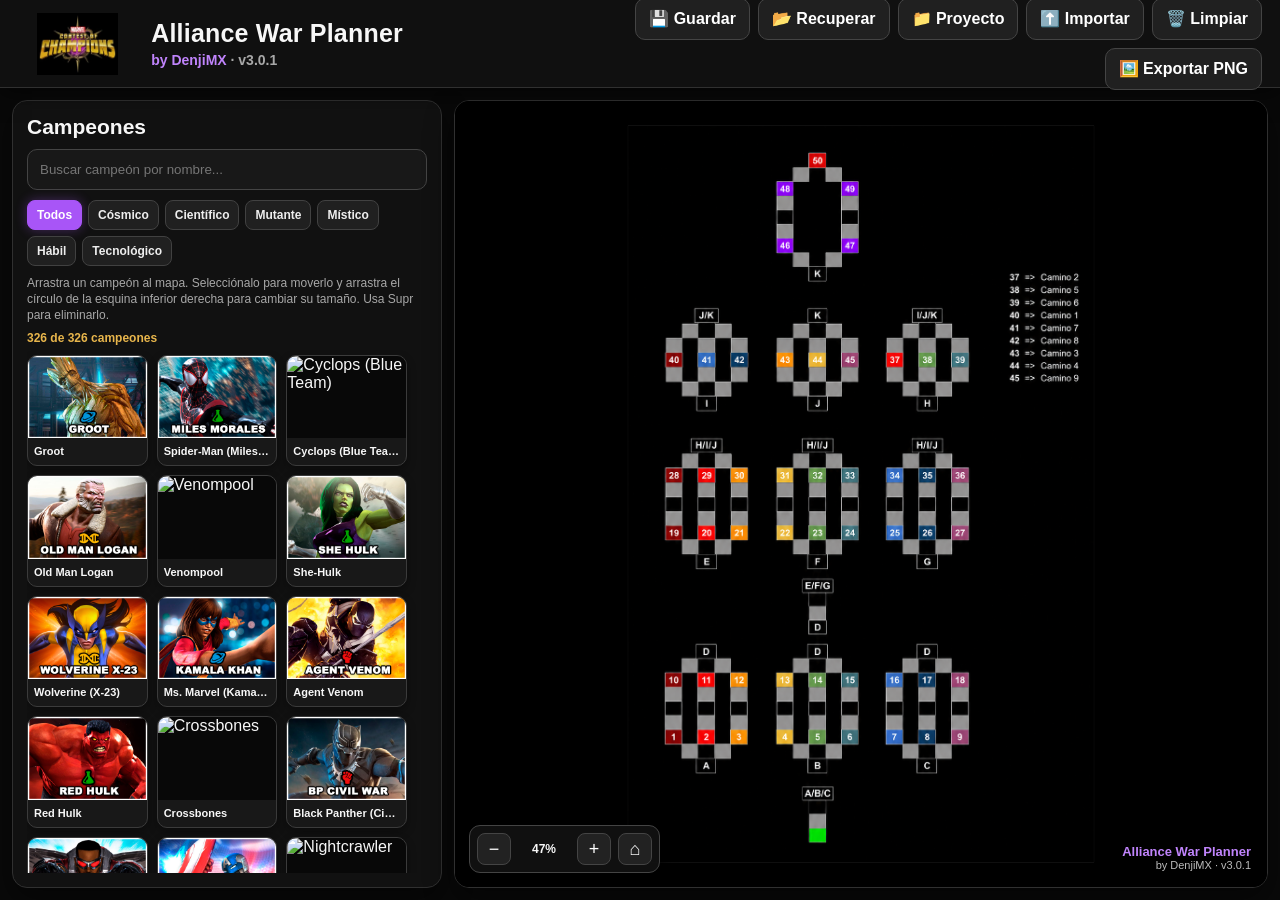
==== index.html @ 2adbe561 "Initial Beta Release v3.0 First public beta of Alliance War Planner by DenjiMX." ====
<!doctype html>
<html lang="es">
<head>
<meta charset="utf-8">
<meta name="viewport" content="width=device-width,initial-scale=1">
<title>Alliance War Planner v3.0.1 by DenjiMX</title>
<style>
:root{--bg:#090909;--panel:#111;--card:#181818;--line:#303030;--text:#f7f7f7;--muted:#a8a8a8;--purple:#a855f7;--purple2:#c084fc;--gold:#e8b64c;--header:88px}
*{box-sizing:border-box}html,body{height:100%}body{margin:0;background:var(--bg);color:var(--text);font-family:Inter,Segoe UI,Arial,sans-serif;overflow:hidden}
button,.fileBtn{font:inherit}
header{height:var(--header);background:#101010;border-bottom:1px solid var(--line);display:flex;align-items:center;padding:10px 18px;gap:14px;box-shadow:0 5px 20px #0008;position:relative;z-index:10}
.logo{width:120px;height:62px;object-fit:contain}.brand{min-width:310px;margin-right:auto}.brand h1{font-size:25px;margin:0 0 4px;letter-spacing:.2px}.brand .sub{color:var(--purple2);font-weight:800;font-size:14px}.brand .version{color:var(--muted);font-weight:600}
.toolbar{display:flex;gap:8px;align-items:center;flex-wrap:wrap;justify-content:flex-end}.btn,.fileBtn{height:42px;background:#202020;color:#fff;border:1px solid #444;border-radius:10px;padding:0 13px;cursor:pointer;font-weight:750;display:inline-flex;align-items:center;gap:7px;transition:.15s ease;white-space:nowrap}.btn:hover,.fileBtn:hover{background:#2a1838;border-color:var(--purple);box-shadow:0 0 0 2px #a855f722;color:#fff;transform:translateY(-1px)}.btn.gold:hover{border-color:var(--gold);background:#352b15}.btn.danger:hover{border-color:#ef4444;background:#321719}.btn:active,.fileBtn:active{transform:translateY(0)}
.app{height:calc(100vh - var(--header));display:grid;grid-template-columns:430px minmax(0,1fr);gap:12px;padding:12px}
aside{background:var(--panel);border:1px solid var(--line);border-radius:15px;padding:14px;display:flex;flex-direction:column;min-height:0;box-shadow:0 12px 30px #0007}aside h2{margin:0;font-size:21px}.search{width:100%;background:#181818;color:#fff;border:1px solid #444;border-radius:10px;padding:12px;margin:10px 0;outline:none}.search:focus{border-color:var(--purple);box-shadow:0 0 0 3px #a855f722}.filters{display:flex;gap:6px;flex-wrap:wrap;margin-bottom:9px}.filter{background:#202020;color:#eee;border:1px solid #414141;border-radius:8px;padding:7px 9px;font-size:12px;font-weight:800;cursor:pointer;transition:.15s}.filter:hover{border-color:var(--purple);background:#2a1838}.filter.active{background:var(--purple);border-color:var(--purple);color:#fff;box-shadow:0 0 12px #a855f755}.hint{font-size:12px;color:var(--muted);margin:0 0 7px;line-height:1.35}#status{font-size:12px;color:var(--gold);margin-bottom:5px;font-weight:700}
#gallery{flex:1;min-height:0;overflow-y:auto;overflow-x:hidden;display:grid;grid-template-columns:repeat(3,minmax(0,1fr));grid-auto-rows:max-content;align-content:start;gap:9px;padding:5px 5px 14px 0;scrollbar-gutter:stable}.card{background:var(--card);border:1px solid #3b3b3b;border-radius:10px;overflow:hidden;cursor:grab;position:relative;min-width:0;transition:.15s;box-shadow:0 4px 10px #0005}.card:hover{border-color:var(--purple);box-shadow:0 0 0 2px #a855f733,0 8px 16px #0009;transform:translateY(-2px)}.card:active{cursor:grabbing}.card img{display:block;width:100%;height:auto;aspect-ratio:720/500;object-fit:contain;background:#080808}.card span{display:block;padding:7px 6px;font-size:11px;line-height:1.2;white-space:nowrap;overflow:hidden;text-overflow:ellipsis;font-weight:700}
.workspace{background:#000;border:1px solid var(--line);border-radius:15px;overflow:hidden;position:relative;box-shadow:0 12px 30px #0007}.viewport{position:absolute;inset:0;overflow:hidden;background:#000;cursor:default}.viewport.panning{cursor:grabbing}.stage{position:absolute;width:997px;height:1577px;background:#000;transform-origin:0 0;box-shadow:0 0 0 1px #222,0 20px 60px #000}.stage>img{display:block;width:100%;height:100%;object-fit:contain;pointer-events:none;user-select:none}
.placed-item{position:absolute;width:112px;height:78px;cursor:move;user-select:none;touch-action:none;z-index:2}.placed-item img{display:block;width:100%;height:100%;object-fit:cover;border:3px solid var(--purple);border-radius:10px;box-shadow:0 5px 15px #000;pointer-events:none}.placed-item.selected img{outline:2px solid #fff;box-shadow:0 0 0 4px #a855f744,0 8px 18px #000}.resize-handle{position:absolute;width:20px;height:20px;right:-9px;bottom:-9px;border-radius:50%;background:#fff;border:4px solid var(--purple);cursor:nwse-resize;display:none;z-index:4;box-shadow:0 2px 8px #000}.placed-item.selected .resize-handle{display:block}.name-tag{position:absolute;left:50%;bottom:-25px;transform:translateX(-50%);background:#111e;color:#fff;border:1px solid #555;border-radius:6px;padding:3px 6px;font-size:10px;font-weight:800;white-space:nowrap;display:none;pointer-events:none}.placed-item.selected .name-tag{display:block}
.zoomBar{position:absolute;left:14px;bottom:14px;z-index:5;display:flex;align-items:center;gap:7px;background:#121212e8;border:1px solid #444;border-radius:11px;padding:7px;box-shadow:0 5px 16px #000}.zoomBar button{width:34px;height:32px;border:1px solid #444;background:#222;color:#fff;border-radius:8px;font-size:18px;cursor:pointer}.zoomBar button:hover{border-color:var(--purple);background:#2a1838}.zoomBar span{min-width:52px;text-align:center;font-size:12px;font-weight:800}.watermark{position:absolute;right:16px;bottom:16px;z-index:5;text-align:right;color:#bbb;font-size:11px;pointer-events:none;text-shadow:0 2px 4px #000}.watermark b{color:var(--purple2);font-size:13px}
.toast{position:fixed;left:50%;top:104px;transform:translate(-50%,-20px);opacity:0;pointer-events:none;background:#171717;border:1px solid var(--purple);border-radius:10px;padding:10px 16px;font-weight:800;z-index:50;transition:.2s;box-shadow:0 8px 26px #000}.toast.show{opacity:1;transform:translate(-50%,0)}
@media(max-width:1250px){.app{grid-template-columns:370px minmax(0,1fr)}#gallery{grid-template-columns:repeat(2,minmax(0,1fr))}.brand h1{font-size:21px}.btn,.fileBtn{padding:0 10px;font-size:13px}}
@media(max-width:900px){body{overflow:auto}header{height:auto;min-height:88px;flex-wrap:wrap}.toolbar{width:100%;justify-content:flex-start}.app{height:calc(100vh - 150px);grid-template-columns:330px minmax(600px,1fr);overflow:auto}}
</style>
</head>
<body>
<header>
<img class="logo" src="assets/logo.png" alt="Logo MCOC">
<div class="brand"><h1>Alliance War Planner</h1><div class="sub">by DenjiMX <span class="version">· v3.0.1</span></div></div>
<div class="toolbar">
<button class="btn" id="saveLocal">💾 Guardar</button>
<button class="btn" id="recoverLocal">📂 Recuperar</button>
<button class="btn" id="downloadProject">📁 Proyecto</button>
<label class="fileBtn">⬆️ Importar<input id="importProject" type="file" accept="application/json" hidden></label>
<button class="btn danger" id="clear">🗑️ Limpiar</button>
<button class="btn gold" id="export">🖼️ Exportar PNG</button>
</div>
</header>
<div class="app">
<aside>
<h2>Campeones</h2>
<input id="search" class="search" placeholder="Buscar campeón por nombre...">
<div class="filters" id="filters"></div>
<p class="hint">Arrastra un campeón al mapa. Selecciónalo para moverlo y arrastra el círculo de la esquina inferior derecha para cambiar su tamaño. Usa Supr para eliminarlo.</p>
<div id="status"></div><div id="gallery"></div>
</aside>
<main class="workspace">
<div id="viewport" class="viewport"><div id="stage" class="stage"><img id="map" src="assets/map.png" alt="Mapa de Alliance War"></div></div>
<div class="zoomBar"><button id="zoomOut" title="Alejar">−</button><span id="zoomLabel">50%</span><button id="zoomIn" title="Acercar">+</button><button id="fit" title="Ajustar mapa">⌂</button></div>
<div class="watermark"><b>Alliance War Planner</b><br>by DenjiMX · v3.0.1</div>
</main>
</div>
<div id="toast" class="toast"></div>
<script>
const champions=[{"name":"Groot","class":"cosmic","classLabel":"Cósmico","image":"assets/champions/cosmic/groot.png"},{"name":"Spider-Man (Miles Morales)","class":"science","classLabel":"Científico","image":"assets/champions/science/spider-man-miles-morales.png"},{"name":"Cyclops (Blue Team)","class":"mutant","classLabel":"Mutante","image":"https://static.wikia.nocookie.net/marvel-contestofchampions/images/a/a0/Cyclops_%28Blue_Team%29_portrait.png/revision/latest/scale-to-width-down/500?cb=20250506034534"},{"name":"Old Man Logan","class":"mutant","classLabel":"Mutante","image":"assets/champions/mutant/old-man-logan.png"},{"name":"Venompool","class":"cosmic","classLabel":"Cósmico","image":"https://static.wikia.nocookie.net/marvel-contestofchampions/images/f/f8/Venompool_portrait.png/revision/latest/scale-to-width-down/500?cb=20161117034710"},{"name":"She-Hulk","class":"science","classLabel":"Científico","image":"assets/champions/science/she-hulk.png"},{"name":"Wolverine (X-23)","class":"mutant","classLabel":"Mutante","image":"assets/champions/mutant/wolverine-x-23.png"},{"name":"Ms. Marvel (Kamala Khan)","class":"cosmic","classLabel":"Cósmico","image":"assets/champions/cosmic/kamala-khan.png"},{"name":"Agent Venom","class":"skill","classLabel":"Hábil","image":"assets/champions/skill/agent-venom.png"},{"name":"Red Hulk","class":"science","classLabel":"Científico","image":"assets/champions/science/red-hulk.png"},{"name":"Crossbones","class":"skill","classLabel":"Hábil","image":"https://static.wikia.nocookie.net/marvel-contestofchampions/images/1/1d/Crossbones_portrait.png/revision/latest/scale-to-width-down/500?cb=20160512202654"},{"name":"Black Panther (Civil War)","class":"skill","classLabel":"Hábil","image":"assets/champions/skill/black-panther-civil-war.png"},{"name":"Falcon","class":"skill","classLabel":"Hábil","image":"assets/champions/skill/falcon.png"},{"name":"Civil Warrior","class":"tech","classLabel":"Tecnológico","image":"assets/champions/tech/civil-warrior.png"},{"name":"Nightcrawler","class":"mutant","classLabel":"Mutante","image":"https://static.wikia.nocookie.net/marvel-contestofchampions/images/0/0e/Nightcrawler_portrait.png/revision/latest/scale-to-width-down/500?cb=20250212224527"},{"name":"Iron Fist (Immortal)","class":"mystic","classLabel":"Místico","image":"assets/champions/mystic/iron-fist-immortal.png"},{"name":"Loki","class":"mystic","classLabel":"Místico","image":"assets/champions/mystic/loki.png"},{"name":"Gambit","class":"mutant","classLabel":"Mutante","image":"assets/champions/mutant/gambit.png"},{"name":"Karnak","class":"skill","classLabel":"Hábil","image":"assets/champions/skill/karnak.png"},{"name":"Rogue","class":"mutant","classLabel":"Mutante","image":"assets/champions/mutant/rogue.png"},{"name":"Quake","class":"science","classLabel":"Científico","image":"assets/champions/science/quake.png"},{"name":"Ultron (Classic)","class":"tech","classLabel":"Tecnológico","image":"assets/champions/tech/ultron-classic.png"},{"name":"Phoenix","class":"cosmic","classLabel":"Cósmico","image":"assets/champions/cosmic/phoenix.png"},{"name":"Ghost Rider","class":"mystic","classLabel":"Místico","image":"assets/champions/mystic/ghost-rider.png"},{"name":"Mordo","class":"mystic","classLabel":"Místico","image":"assets/champions/mystic/mordo.png"},{"name":"Doctor Voodoo","class":"mystic","classLabel":"Místico","image":"assets/champions/mystic/doctor-voodoo.png"},{"name":"Hyperion","class":"cosmic","classLabel":"Cósmico","image":"assets/champions/cosmic/hyperion.png"},{"name":"Howard the Duck","class":"tech","classLabel":"Tecnológico","image":"https://static.wikia.nocookie.net/marvel-contestofchampions/images/c/cd/Howard_the_Duck_portrait.png/revision/latest/scale-to-width-down/500?cb=20161222205206"},{"name":"Gwenpool","class":"skill","classLabel":"Hábil","image":"assets/champions/skill/gwenpool.png"},{"name":"Cable","class":"mutant","classLabel":"Mutante","image":"assets/champions/mutant/cable.png"},{"name":"The Hood","class":"mystic","classLabel":"Místico","image":"assets/champions/mystic/the-hood.png"},{"name":"Iceman","class":"mutant","classLabel":"Mutante","image":"assets/champions/mutant/ice-man.png"},{"name":"Dormammu","class":"mystic","classLabel":"Místico","image":"assets/champions/mystic/dormammu.png"},{"name":"Archangel","class":"mutant","classLabel":"Mutante","image":"assets/champions/mutant/archangel.png"},{"name":"Spider-Man (Stark Enhanced)","class":"tech","classLabel":"Tecnológico","image":"assets/champions/tech/spider-man-stark-enhanced.png"},{"name":"Vulture","class":"tech","classLabel":"Tecnológico","image":"assets/champions/tech/vulture.png"},{"name":"Nebula","class":"tech","classLabel":"Tecnológico","image":"assets/champions/tech/nebula.png"},{"name":"Angela","class":"cosmic","classLabel":"Cósmico","image":"assets/champions/cosmic/angela.png"},{"name":"Carnage","class":"cosmic","classLabel":"Cósmico","image":"assets/champions/cosmic/carnage.png"},{"name":"King Groot","class":"cosmic","classLabel":"Cósmico","image":"assets/champions/cosmic/king-groot.png"},{"name":"Medusa","class":"cosmic","classLabel":"Cósmico","image":"assets/champions/cosmic/medusa.png"},{"name":"Morningstar","class":"mystic","classLabel":"Místico","image":"assets/champions/mystic/morningstar.png"},{"name":"M.O.D.O.K.","class":"science","classLabel":"Científico","image":"assets/champions/science/m-o-d-o-k.png"},{"name":"Mephisto","class":"mystic","classLabel":"Místico","image":"assets/champions/mystic/mephisto.png"},{"name":"Psylocke","class":"mutant","classLabel":"Mutante","image":"assets/champions/mutant/psylocke.png"},{"name":"Kingpin","class":"skill","classLabel":"Hábil","image":"assets/champions/skill/kingpin.png"},{"name":"Hela","class":"cosmic","classLabel":"Cósmico","image":"assets/champions/cosmic/hela.png"},{"name":"Thor (Ragnarok)","class":"skill","classLabel":"Hábil","image":"assets/champions/skill/thor-ragnarok.png"},{"name":"Hulk (Ragnarok)","class":"science","classLabel":"Científico","image":"assets/champions/science/hulk-ragnarok.png"},{"name":"Sabretooth","class":"mutant","classLabel":"Mutante","image":"assets/champions/mutant/sabretooth.png"},{"name":"Doctor Octopus","class":"tech","classLabel":"Tecnológico","image":"assets/champions/tech/doctor-octopus.png"},{"name":"Bishop","class":"mutant","classLabel":"Mutante","image":"assets/champions/mutant/bishop.png"},{"name":"Taskmaster","class":"skill","classLabel":"Hábil","image":"assets/champions/skill/taskmaster.png"},{"name":"Yondu","class":"tech","classLabel":"Tecnológico","image":"assets/champions/tech/yondu.png"},{"name":"Captain America (Infinity War)","class":"science","classLabel":"Científico","image":"assets/champions/science/captain-america-infinit-y-war.png"},{"name":"Green Goblin","class":"tech","classLabel":"Tecnológico","image":"assets/champions/tech/green-goblin.png"},{"name":"Yellowjacket","class":"science","classLabel":"Científico","image":"assets/champions/science/yellowjacket.png"},{"name":"Ant-Man","class":"science","classLabel":"Científico","image":"assets/champions/science/ant-man.png"},{"name":"Domino","class":"mutant","classLabel":"Mutante","image":"assets/champions/mutant/domino.png"},{"name":"Deadpool","class":"mutant","classLabel":"Mutante","image":"https://static.wikia.nocookie.net/marvel-contestofchampions/images/b/b1/Deadpool_portrait.png/revision/latest/scale-to-width-down/500?cb=20240902210725"},{"name":"Colossus","class":"mutant","classLabel":"Mutante","image":"assets/champions/mutant/colossus.png"},{"name":"Cyclops (New Xavier School)","class":"mutant","classLabel":"Mutante","image":"assets/champions/mutant/ciclope-red.png"},{"name":"Wolverine","class":"mutant","classLabel":"Mutante","image":"assets/champions/mutant/wolverine.png"},{"name":"Magneto","class":"mutant","classLabel":"Mutante","image":"assets/champions/mutant/magneto.png"},{"name":"Deadpool (X-Force)","class":"mutant","classLabel":"Mutante","image":"https://static.wikia.nocookie.net/marvel-contestofchampions/images/c/cb/Deadpool_%28X-Force%29_portrait.png/revision/latest/scale-to-width-down/500?cb=20151118000159"},{"name":"Goldpool","class":"mutant","classLabel":"Mutante","image":"assets/champions/mutant/goldpool.png"},{"name":"Magik","class":"mystic","classLabel":"Místico","image":"assets/champions/mystic/magik.png"},{"name":"Blade","class":"skill","classLabel":"Hábil","image":"assets/champions/skill/blade.png"},{"name":"Winter Soldier","class":"skill","classLabel":"Hábil","image":"assets/champions/skill/winter-soldier.png"},{"name":"Black Panther","class":"skill","classLabel":"Hábil","image":"https://static.wikia.nocookie.net/marvel-contestofchampions/images/5/58/Black_Panther_portrait.png/revision/latest/scale-to-width-down/500?cb=20230824212448"},{"name":"Daredevil (Classic)","class":"skill","classLabel":"Hábil","image":"assets/champions/skill/daredevil-o-riginal.png"},{"name":"Moon Knight","class":"skill","classLabel":"Hábil","image":"assets/champions/skill/moonknight.png"},{"name":"Elektra","class":"skill","classLabel":"Hábil","image":"assets/champions/skill/elektra.png"},{"name":"Wasp","class":"science","classLabel":"Científico","image":"assets/champions/science/wasp.png"},{"name":"Captain America","class":"science","classLabel":"Científico","image":"https://static.wikia.nocookie.net/marvel-contestofchampions/images/a/a1/Captain_America_portrait.png/revision/latest/scale-to-width-down/500?cb=20220105224719"},{"name":"Electro","class":"science","classLabel":"Científico","image":"assets/champions/science/electro.png"},{"name":"Joe Fixit","class":"science","classLabel":"Científico","image":"assets/champions/science/joe-fixit.png"},{"name":"Killmonger","class":"skill","classLabel":"Hábil","image":"assets/champions/skill/killmonger.png"},{"name":"Black Bolt","class":"cosmic","classLabel":"Cósmico","image":"assets/champions/cosmic/black-bolt.png"},{"name":"Gamora","class":"cosmic","classLabel":"Cósmico","image":"assets/champions/cosmic/gamora.png"},{"name":"Ronan","class":"cosmic","classLabel":"Cósmico","image":"assets/champions/cosmic/ronan.png"},{"name":"Thanos","class":"cosmic","classLabel":"Cósmico","image":"assets/champions/cosmic/thanos.png"},{"name":"Ms. Marvel","class":"cosmic","classLabel":"Cósmico","image":"https://static.wikia.nocookie.net/marvel-contestofchampions/images/e/ec/Ms._Marvel_portrait.png/revision/latest/scale-to-width-down/500?cb=20150830074710"},{"name":"Spider-Man (Symbiote)","class":"cosmic","classLabel":"Cósmico","image":"assets/champions/cosmic/spider-man-symbiote.png"},{"name":"Iron Fist","class":"mystic","classLabel":"Místico","image":"https://static.wikia.nocookie.net/marvel-contestofchampions/images/2/2f/Iron_Fist_portrait.png/revision/latest/scale-to-width-down/500?cb=20150825223034"},{"name":"Unstoppable Colossus","class":"mystic","classLabel":"Místico","image":"assets/champions/mystic/unstoppable-colossus.png"},{"name":"Guillotine","class":"mystic","classLabel":"Místico","image":"assets/champions/mystic/guillotine.png"},{"name":"Thor (Jane Foster)","class":"mystic","classLabel":"Místico","image":"assets/champions/mystic/thor-jane-foster.png"},{"name":"Iron Man","class":"tech","classLabel":"Tecnológico","image":"https://static.wikia.nocookie.net/marvel-contestofchampions/images/c/c0/Iron_Man_portrait.png/revision/latest/scale-to-width-down/500?cb=20230907090031"},{"name":"Vision","class":"tech","classLabel":"Tecnológico","image":"https://static.wikia.nocookie.net/marvel-contestofchampions/images/7/78/Vision_portrait.png/revision/latest/scale-to-width-down/500?cb=20150830080239"},{"name":"Star-Lord","class":"tech","classLabel":"Tecnológico","image":"assets/champions/tech/star-lord.png"},{"name":"Ultron","class":"tech","classLabel":"Tecnológico","image":"https://static.wikia.nocookie.net/marvel-contestofchampions/images/4/41/Ultron_portrait.png/revision/latest/scale-to-width-down/500?cb=20150830080132"},{"name":"Hulkbuster","class":"tech","classLabel":"Tecnológico","image":"assets/champions/tech/hulkbuster.png"},{"name":"Iron Patriot","class":"tech","classLabel":"Tecnológico","image":"assets/champions/tech/iron-patriot.png"},{"name":"Vision (Age of Ultron)","class":"tech","classLabel":"Tecnológico","image":"assets/champions/tech/vision-age-of-ultron.png"},{"name":"War Machine","class":"tech","classLabel":"Tecnológico","image":"assets/champions/tech/war-machine.png"},{"name":"Ghost","class":"tech","classLabel":"Tecnológico","image":"assets/champions/tech/ghost.png"},{"name":"Sentinel","class":"tech","classLabel":"Tecnológico","image":"assets/champions/tech/sentinel.png"},{"name":"Masacre","class":"skill","classLabel":"Hábil","image":"assets/champions/skill/massacre.png"},{"name":"Iron Man (Infinity War)","class":"tech","classLabel":"Tecnológico","image":"assets/champions/tech/iron-man-infinity-war.png"},{"name":"Corvus Glaive","class":"cosmic","classLabel":"Cósmico","image":"assets/champions/cosmic/corvus-glaive.png"},{"name":"Proxima Midnight","class":"cosmic","classLabel":"Cósmico","image":"assets/champions/cosmic/proxima-midnight.png"},{"name":"Wolverine (Weapon X)","class":"mutant","classLabel":"Mutante","image":"assets/champions/mutant/wolverine-x.png"},{"name":"Heimdall","class":"cosmic","classLabel":"Cósmico","image":"assets/champions/cosmic/heimdall.png"},{"name":"Korg","class":"skill","classLabel":"Hábil","image":"assets/champions/skill/korg.png"},{"name":"Red Skull","class":"tech","classLabel":"Tecnológico","image":"assets/champions/tech/red-skull.png"},{"name":"Omega Red","class":"mutant","classLabel":"Mutante","image":"assets/champions/mutant/omega-red.png"},{"name":"Ægon","class":"skill","classLabel":"Hábil","image":"https://static.wikia.nocookie.net/marvel-contestofchampions/images/6/6b/%C3%86gon_portrait.png/revision/latest/scale-to-width-down/500?cb=20230824213702"},{"name":"Thing","class":"science","classLabel":"Científico","image":"assets/champions/science/thing.png"},{"name":"Diablo","class":"mystic","classLabel":"Místico","image":"assets/champions/mystic/diablo.png"},{"name":"Captain Marvel (Classic)","class":"cosmic","classLabel":"Cósmico","image":"assets/champions/cosmic/cap-marvel.png"},{"name":"Captain Marvel","class":"cosmic","classLabel":"Cósmico","image":"https://static.wikia.nocookie.net/marvel-contestofchampions/images/9/9a/Captain_Marvel_portrait.png/revision/latest/scale-to-width-down/500?cb=20230825004507"},{"name":"Venom","class":"cosmic","classLabel":"Cósmico","image":"assets/champions/cosmic/venom.png"},{"name":"Ronin","class":"skill","classLabel":"Hábil","image":"assets/champions/skill/ronin.png"},{"name":"Cull Obsidian","class":"cosmic","classLabel":"Cósmico","image":"assets/champions/cosmic/cull-obsidian.png"},{"name":"Ebony Maw","class":"mystic","classLabel":"Místico","image":"assets/champions/mystic/ebony-maw.png"},{"name":"Human Torch","class":"science","classLabel":"Científico","image":"assets/champions/science/human-torch.png"},{"name":"Annihilus","class":"cosmic","classLabel":"Cósmico","image":"assets/champions/cosmic/annihilus.png"},{"name":"Nick Fury","class":"skill","classLabel":"Hábil","image":"https://static.wikia.nocookie.net/marvel-contestofchampions/images/0/0e/Nick_Fury_portrait.png/revision/latest/scale-to-width-down/500?cb=20190315094359"},{"name":"Havok","class":"mutant","classLabel":"Mutante","image":"assets/champions/mutant/havok.png"},{"name":"Mister Sinister","class":"mutant","classLabel":"Mutante","image":"https://static.wikia.nocookie.net/marvel-contestofchampions/images/2/29/Mister_Sinister_portrait.png/revision/latest/scale-to-width-down/500?cb=20230824233517"},{"name":"Punisher 2099","class":"tech","classLabel":"Tecnológico","image":"assets/champions/tech/punisher-2099.png"},{"name":"Invisible Woman","class":"science","classLabel":"Científico","image":"assets/champions/science/invisible-woman.png"},{"name":"Namor","class":"mutant","classLabel":"Mutante","image":"assets/champions/mutant/namor.png"},{"name":"Mysterio","class":"tech","classLabel":"Tecnológico","image":"assets/champions/tech/mysterio.png"},{"name":"Spider-Man (Stealth Suit)","class":"skill","classLabel":"Hábil","image":"assets/champions/skill/spider-man-stealth-suit.png"},{"name":"Spider-Man (Classic)","class":"science","classLabel":"Científico","image":"https://static.wikia.nocookie.net/marvel-contestofchampions/images/0/0b/Spider-Man_%28Classic%29_portrait.png/revision/latest/scale-to-width-down/500?cb=20230824215359"},{"name":"Sunspot","class":"mutant","classLabel":"Mutante","image":"assets/champions/mutant/sunspot.png"},{"name":"Warlock","class":"tech","classLabel":"Tecnológico","image":"assets/champions/tech/warlock.png"},{"name":"Vision (Aarkus)","class":"cosmic","classLabel":"Cósmico","image":"assets/champions/cosmic/vision-aarkus.png"},{"name":"Emma Frost","class":"mutant","classLabel":"Mutante","image":"assets/champions/mutant/emma-frost.png"},{"name":"Beast","class":"mutant","classLabel":"Mutante","image":"assets/champions/mutant/beast.png"},{"name":"Black Widow (Claire Voyant)","class":"mystic","classLabel":"Místico","image":"assets/champions/mystic/black-widow-claire-voyant.png"},{"name":"Doctor Doom","class":"mystic","classLabel":"Místico","image":"assets/champions/mystic/doctor-doom.png"},{"name":"Elsa Bloodstone","class":"skill","classLabel":"Hábil","image":"assets/champions/skill/elsa-bloodstone.png"},{"name":"Man-Thing","class":"mystic","classLabel":"Místico","image":"assets/champions/mystic/man-thing.png"},{"name":"Mister Fantastic","class":"science","classLabel":"Científico","image":"assets/champions/science/mister-fantastic.png"},{"name":"Guillotine 2099","class":"tech","classLabel":"Tecnológico","image":"assets/champions/tech/guillotine-2099.png"},{"name":"Silver Surfer","class":"cosmic","classLabel":"Cósmico","image":"assets/champions/cosmic/silver-surfer.png"},{"name":"Squirrel Girl","class":"skill","classLabel":"Hábil","image":"assets/champions/skill/squirrel-girl.png"},{"name":"Nova","class":"cosmic","classLabel":"Cósmico","image":"assets/champions/cosmic/nova.png"},{"name":"Longshot","class":"mystic","classLabel":"Místico","image":"assets/champions/mystic/longshot.png"},{"name":"Mojo","class":"mystic","classLabel":"Místico","image":"assets/champions/mystic/mojo.png"},{"name":"Mole Man","class":"skill","classLabel":"Hábil","image":"assets/champions/skill/mole-man.png"},{"name":"Terrax","class":"cosmic","classLabel":"Cósmico","image":"assets/champions/cosmic/terrax.png"},{"name":"Storm (Pyramid X)","class":"mutant","classLabel":"Mutante","image":"assets/champions/mutant/storm-pyram-id-x.png"},{"name":"Sorcerer Supreme","class":"mystic","classLabel":"Místico","image":"assets/champions/mystic/sorcerer-supreme.png"},{"name":"Red Guardian","class":"science","classLabel":"Científico","image":"https://static.wikia.nocookie.net/marvel-contestofchampions/images/b/b8/Red_Guardian_portrait.png/revision/latest/scale-to-width-down/500?cb=20230824234530"},{"name":"Black Widow (Deadly Origin)","class":"skill","classLabel":"Hábil","image":"https://static.wikia.nocookie.net/marvel-contestofchampions/images/7/70/Black_Widow_%28Deadly_Origin%29_portrait.png/revision/latest/scale-to-width-down/500?cb=20230825013524"},{"name":"Tigra","class":"mystic","classLabel":"Místico","image":"assets/champions/mystic/tigra.png"},{"name":"Hit-Monkey","class":"skill","classLabel":"Hábil","image":"assets/champions/skill/hit-monkey.png"},{"name":"Guardian","class":"tech","classLabel":"Tecnológico","image":"assets/champions/tech/guardian.png"},{"name":"Sasquatch","class":"mystic","classLabel":"Místico","image":"https://static.wikia.nocookie.net/marvel-contestofchampions/images/e/e6/Sasquatch_portrait.png/revision/latest/scale-to-width-down/500?cb=20230824213940"},{"name":"Dragon Man","class":"mystic","classLabel":"Místico","image":"assets/champions/mystic/dragon-man.png"},{"name":"Platinumpool","class":"mutant","classLabel":"Mutante","image":"assets/champions/mutant/platinumpool.png"},{"name":"Air-Walker","class":"cosmic","classLabel":"Cósmico","image":"assets/champions/cosmic/air-walker.png"},{"name":"Magneto (House of X)","class":"mutant","classLabel":"Mutante","image":"assets/champions/mutant/magneto-house-of-x.png"},{"name":"Professor X","class":"mutant","classLabel":"Mutante","image":"assets/champions/mutant/professor-x.png"},{"name":"Apocalypse","class":"mutant","classLabel":"Mutante","image":"https://static.wikia.nocookie.net/marvel-contestofchampions/images/0/01/Apocalypse_portrait.png/revision/latest/scale-to-width-down/500?cb=20200901193052"},{"name":"Cosmic Ghost Rider","class":"cosmic","classLabel":"Cósmico","image":"https://static.wikia.nocookie.net/marvel-contestofchampions/images/f/f2/Cosmic_Ghost_Rider_portrait.png/revision/latest/scale-to-width-down/500?cb=20201005205101"},{"name":"Red Goblin","class":"cosmic","classLabel":"Cósmico","image":"assets/champions/cosmic/red-goblin.png"},{"name":"Hulk (Immortal)","class":"science","classLabel":"Científico","image":"assets/champions/science/hulk-immortal.png"},{"name":"Abomination (Immortal)","class":"science","classLabel":"Científico","image":"assets/champions/science/abomination-immortal.png"},{"name":"Daredevil (Hell's Kitchen)","class":"skill","classLabel":"Hábil","image":"assets/champions/skill/daredevil-h-ells-kitchen.png"},{"name":"Scarlet Witch (Classic)","class":"mystic","classLabel":"Místico","image":"assets/champions/mystic/scarlet-witch-orig-inal.png"},{"name":"Spider-Ham","class":"science","classLabel":"Científico","image":"assets/champions/science/spider-ham.png"},{"name":"Jubilee","class":"mutant","classLabel":"Mutante","image":"assets/champions/mutant/jubilee.png"},{"name":"Stryfe","class":"mutant","classLabel":"Mutante","image":"assets/champions/mutant/stryfe.png"},{"name":"Jessica Jones","class":"science","classLabel":"Científico","image":"assets/champions/science/jessica-jones.png"},{"name":"Psycho-Man","class":"tech","classLabel":"Tecnológico","image":"assets/champions/tech/psycho-man.png"},{"name":"Super-Skrull","class":"cosmic","classLabel":"Cósmico","image":"assets/champions/cosmic/super-skrull.png"},{"name":"Mangog","class":"mystic","classLabel":"Místico","image":"assets/champions/mystic/mangog.png"},{"name":"Odin","class":"cosmic","classLabel":"Cósmico","image":"assets/champions/cosmic/odin.png"},{"name":"Scarlet Witch","class":"mystic","classLabel":"Místico","image":"https://static.wikia.nocookie.net/marvel-contestofchampions/images/0/00/Scarlet_Witch_portrait.png/revision/latest/scale-to-width-down/500?cb=20201222212449"},{"name":"Jabari Panther","class":"skill","classLabel":"Hábil","image":"assets/champions/skill/jabari-panther.png"},{"name":"Silver Centurion","class":"tech","classLabel":"Tecnológico","image":"assets/champions/tech/silver-centurion.png"},{"name":"Shang-Chi","class":"skill","classLabel":"Hábil","image":"assets/champions/skill/shang-chi.png"},{"name":"Mister Negative","class":"science","classLabel":"Científico","image":"assets/champions/science/mister-negative.png"},{"name":"Purgatory","class":"mystic","classLabel":"Místico","image":"assets/champions/mystic/purgatory.png"},{"name":"The Overseer","class":"science","classLabel":"Científico","image":"assets/champions/science/the-overseer.png"},{"name":"America Chavez","class":"mystic","classLabel":"Místico","image":"assets/champions/mystic/america-chavez.png"},{"name":"Hercules","class":"cosmic","classLabel":"Cósmico","image":"assets/champions/cosmic/hercules.png"},{"name":"Spider-Man 2099","class":"science","classLabel":"Científico","image":"assets/champions/science/spider-man-2099.png"},{"name":"Peni Parker","class":"tech","classLabel":"Tecnológico","image":"assets/champions/tech/peni-parker.png"},{"name":"Nimrod","class":"tech","classLabel":"Tecnológico","image":"assets/champions/tech/nimrod.png"},{"name":"Kitty Pryde","class":"mutant","classLabel":"Mutante","image":"assets/champions/mutant/kitty-pryde.png"},{"name":"Knull","class":"cosmic","classLabel":"Cósmico","image":"assets/champions/cosmic/knull.png"},{"name":"Anti-Venom","class":"science","classLabel":"Científico","image":"assets/champions/science/anti-venom.png"},{"name":"Sersi","class":"cosmic","classLabel":"Cósmico","image":"assets/champions/cosmic/sersi.png"},{"name":"Ikaris","class":"cosmic","classLabel":"Cósmico","image":"assets/champions/cosmic/ikaris.png"},{"name":"Kraven","class":"skill","classLabel":"Hábil","image":"assets/champions/skill/kraven.png"},{"name":"Toad","class":"mutant","classLabel":"Mutante","image":"assets/champions/mutant/toad.png"},{"name":"Sauron","class":"mutant","classLabel":"Mutante","image":"assets/champions/mutant/sauron.png"},{"name":"Captain America (Sam Wilson)","class":"tech","classLabel":"Tecnológico","image":"https://static.wikia.nocookie.net/marvel-contestofchampions/images/2/21/Captain_America_%28Sam_Wilson%29_portrait.png/revision/latest/scale-to-width-down/500?cb=20220211200752"},{"name":"Misty Knight","class":"skill","classLabel":"Hábil","image":"assets/champions/skill/misty-knight.png"},{"name":"Captain Britain","class":"mutant","classLabel":"Mutante","image":"assets/champions/mutant/captain-britain.png"},{"name":"Omega Sentinel","class":"tech","classLabel":"Tecnológico","image":"assets/champions/tech/omega-sentinel.png"},{"name":"Black Cat","class":"skill","classLabel":"Hábil","image":"assets/champions/skill/black-cat.png"},{"name":"Scorpion","class":"science","classLabel":"Científico","image":"assets/champions/science/scorpion.png"},{"name":"Wong","class":"mystic","classLabel":"Místico","image":"assets/champions/mystic/wong.png"},{"name":"Rintrah","class":"mystic","classLabel":"Místico","image":"assets/champions/mystic/rintrah.png"},{"name":"Hulkling","class":"cosmic","classLabel":"Cósmico","image":"https://static.wikia.nocookie.net/marvel-contestofchampions/images/6/62/Hulkling_portrait.png/revision/latest/scale-to-width-down/500?cb=20220607151539"},{"name":"Wiccan","class":"mystic","classLabel":"Místico","image":"assets/champions/mystic/wiccan.png"},{"name":"Valkyrie","class":"skill","classLabel":"Hábil","image":"assets/champions/skill/valkyrie.png"},{"name":"Gorr","class":"cosmic","classLabel":"Cósmico","image":"assets/champions/cosmic/gorr.png"},{"name":"Galan","class":"cosmic","classLabel":"Cósmico","image":"https://static.wikia.nocookie.net/marvel-contestofchampions/images/5/5c/Galan_portrait.png/revision/latest/scale-to-width-down/500?cb=20220817213037"},{"name":"Quicksilver","class":"science","classLabel":"Científico","image":"assets/champions/science/quicksilver.png"},{"name":"Titania","class":"science","classLabel":"Científico","image":"assets/champions/science/titania.png"},{"name":"Iron Man (Infamous)","class":"tech","classLabel":"Tecnológico","image":"assets/champions/tech/iron-man-infamous.png"},{"name":"Spider-Man (Supreme)","class":"mystic","classLabel":"Místico","image":"assets/champions/mystic/spider-man-supreme.png"},{"name":"Spot","class":"science","classLabel":"Científico","image":"assets/champions/science/spot.png"},{"name":"Shuri","class":"tech","classLabel":"Tecnológico","image":"assets/champions/tech/shuri.png"},{"name":"Attuma","class":"skill","classLabel":"Hábil","image":"https://static.wikia.nocookie.net/marvel-contestofchampions/images/0/02/Attuma_portrait.png/revision/latest/scale-to-width-down/500?cb=20230824215959"},{"name":"Mantis","class":"skill","classLabel":"Hábil","image":"assets/champions/skill/mantis.png"},{"name":"Absorbing Man","class":"mystic","classLabel":"Místico","image":"assets/champions/mystic/absorbing-man.png"},{"name":"Baron Zemo","class":"skill","classLabel":"Hábil","image":"assets/champions/skill/baron-zemo.png"},{"name":"Cassie Lang","class":"science","classLabel":"Científico","image":"assets/champions/science/cassie-lang.png"},{"name":"Ant-Man (Future)","class":"tech","classLabel":"Tecnológico","image":"https://static.wikia.nocookie.net/marvel-contestofchampions/images/c/cd/Ant-Man_%28Future%29_portrait.png/revision/latest/scale-to-width-down/500?cb=20230224215655"},{"name":"Viv Vision","class":"tech","classLabel":"Tecnológico","image":"assets/champions/tech/viv-vision.png"},{"name":"Kate Bishop","class":"skill","classLabel":"Hábil","image":"https://static.wikia.nocookie.net/marvel-contestofchampions/images/b/bc/Kate_Bishop_portrait.png/revision/latest/scale-to-width-down/500?cb=20230824212305"},{"name":"Darkhawk","class":"tech","classLabel":"Tecnológico","image":"assets/champions/tech/darkhawk.png"},{"name":"Doctor Strange","class":"mystic","classLabel":"Místico","image":"assets/champions/mystic/doctor-strange.png"},{"name":"Shocker","class":"tech","classLabel":"Tecnológico","image":"assets/champions/tech/shocker.png"},{"name":"Drax","class":"cosmic","classLabel":"Cósmico","image":"assets/champions/cosmic/drax.png"},{"name":"Sandman","class":"science","classLabel":"Científico","image":"assets/champions/science/sandman.png"},{"name":"Black Widow","class":"skill","classLabel":"Hábil","image":"assets/champions/skill/black-widow.png"},{"name":"Hawkeye","class":"skill","classLabel":"Hábil","image":"assets/champions/skill/hawkeye.png"},{"name":"Hulk","class":"science","classLabel":"Científico","image":"assets/champions/science/hulk.png"},{"name":"Moondragon","class":"skill","classLabel":"Hábil","image":"assets/champions/skill/moondragon.png"},{"name":"Punisher","class":"skill","classLabel":"Hábil","image":"https://static.wikia.nocookie.net/marvel-contestofchampions/images/5/56/Punisher_portrait.png/revision/latest/scale-to-width-down/500?cb=20251209211031"},{"name":"Luke Cage","class":"science","classLabel":"Científico","image":"assets/champions/science/luke-cage.png"},{"name":"Juggernaut","class":"mystic","classLabel":"Místico","image":"assets/champions/mystic/juggernaut.png"},{"name":"Kang the Conqueror","class":"tech","classLabel":"Tecnológico","image":"https://static.wikia.nocookie.net/marvel-contestofchampions/images/0/08/Kang_the_Conqueror_portrait.png/revision/latest/scale-to-width-down/500?cb=20150830174024"},{"name":"Adam Warlock","class":"cosmic","classLabel":"Cósmico","image":"assets/champions/cosmic/adam-warlock.png"},{"name":"Dani Moonstar","class":"mutant","classLabel":"Mutante","image":"assets/champions/mutant/dani-moonstar.png"},{"name":"Lady Deathstrike","class":"tech","classLabel":"Tecnológico","image":"https://static.wikia.nocookie.net/marvel-contestofchampions/images/e/e1/Lady_Deathstrike_portrait.png/revision/latest/scale-to-width-down/500?cb=20230624204719"},{"name":"Night Thrasher","class":"skill","classLabel":"Hábil","image":"assets/champions/skill/night-trasher.png"},{"name":"Spider-Gwen","class":"science","classLabel":"Científico","image":"assets/champions/science/spider-gwen.png"},{"name":"Silk","class":"science","classLabel":"Científico","image":"https://static.wikia.nocookie.net/marvel-contestofchampions/images/7/76/Silk_portrait.png/revision/latest/scale-to-width-down/500?cb=20230824210452"},{"name":"Kindred","class":"mystic","classLabel":"Místico","image":"assets/champions/mystic/kindred.png"},{"name":"Vox","class":"cosmic","classLabel":"Cósmico","image":"assets/champions/cosmic/vox.png"},{"name":"Gladiator","class":"cosmic","classLabel":"Cósmico","image":"assets/champions/cosmic/gladiator.png"},{"name":"Photon","class":"science","classLabel":"Científico","image":"https://static.wikia.nocookie.net/marvel-contestofchampions/images/d/d3/Photon_portrait.png/revision/latest/scale-to-width-down/500?cb=20230824231549"},{"name":"Werewolf By Night","class":"mystic","classLabel":"Místico","image":"https://static.wikia.nocookie.net/marvel-contestofchampions/images/4/43/Werewolf_By_Night_portrait.png/revision/latest/scale-to-width-down/500?cb=20231115112333"},{"name":"Morbius","class":"science","classLabel":"Científico","image":"assets/champions/science/morbius.png"},{"name":"Maestro (Cosmic)","class":"cosmic","classLabel":"Cósmico","image":"https://static.wikia.nocookie.net/marvel-contestofchampions/images/7/7a/Maestro_portrait.png/revision/latest/scale-to-width-down/500?cb=20160108233515"},{"name":"Kushala","class":"mystic","classLabel":"Místico","image":"https://static.wikia.nocookie.net/marvel-contestofchampions/images/8/8b/Kushala_portrait.png/revision/latest/scale-to-width-down/500?cb=20231115112203"},{"name":"Chee'ilth","class":"skill","classLabel":"Hábil","image":"https://static.wikia.nocookie.net/marvel-contestofchampions/images/4/46/Chee%27ilth_portrait.png/revision/latest/scale-to-width-down/500?cb=20231115230751"},{"name":"Bullseye","class":"skill","classLabel":"Hábil","image":"assets/champions/skill/bullseye.png"},{"name":"White Tiger","class":"mystic","classLabel":"Místico","image":"assets/champions/mystic/white-tiger.png"},{"name":"Onslaught","class":"mutant","classLabel":"Mutante","image":"https://static.wikia.nocookie.net/marvel-contestofchampions/images/8/86/Onslaught_portrait.png/revision/latest/scale-to-width-down/500?cb=20231208154140"},{"name":"Guillotine (Deathless)","class":"mystic","classLabel":"Místico","image":"assets/champions/mystic/guillotine-deathless.png"},{"name":"Dust","class":"mutant","classLabel":"Mutante","image":"https://static.wikia.nocookie.net/marvel-contestofchampions/images/5/57/Dust_portrait.png/revision/latest/scale-to-width-down/500?cb=20250411031843"},{"name":"Ironheart","class":"tech","classLabel":"Tecnológico","image":"assets/champions/tech/ironheart.png"},{"name":"The Serpent","class":"cosmic","classLabel":"Cósmico","image":"assets/champions/cosmic/the-serpent.png"},{"name":"The Destroyer","class":"mystic","classLabel":"Místico","image":"assets/champions/mystic/the-destroyer.png"},{"name":"King Groot (Deathless)","class":"cosmic","classLabel":"Cósmico","image":"assets/champions/cosmic/king-groot-deathless.png"},{"name":"Spider-Punk","class":"science","classLabel":"Científico","image":"assets/champions/science/spider-punk.png"},{"name":"Prowler","class":"tech","classLabel":"Tecnológico","image":"https://static.wikia.nocookie.net/marvel-contestofchampions/images/4/4d/Prowler_portrait.png/revision/latest/scale-to-width-down/500?cb=20250224140813"},{"name":"Negasonic Teenage Warhead","class":"mutant","classLabel":"Mutante","image":"assets/champions/mutant/negasonic-tw.png"},{"name":"Silver Sable","class":"skill","classLabel":"Hábil","image":"assets/champions/skill/silver-sable.png"},{"name":"Arcade","class":"tech","classLabel":"Tecnológico","image":"https://static.wikia.nocookie.net/marvel-contestofchampions/images/7/72/Arcade_portrait.png/revision/latest/scale-to-width-down/500?cb=20240617191516"},{"name":"Northstar","class":"mutant","classLabel":"Mutante","image":"assets/champions/mutant/northstar.png"},{"name":"Patriot","class":"skill","classLabel":"Hábil","image":"assets/champions/skill/patriot.png"},{"name":"The Leader","class":"science","classLabel":"Científico","image":"assets/champions/science/the-leader.png"},{"name":"Beta Ray Bill","class":"cosmic","classLabel":"Cósmico","image":"https://static.wikia.nocookie.net/marvel-contestofchampions/images/a/a2/Beta_Ray_Bill_portrait.png/revision/latest/scale-to-width-down/500?cb=20240809134212"},{"name":"Enchantress","class":"mystic","classLabel":"Místico","image":"https://static.wikia.nocookie.net/marvel-contestofchampions/images/3/34/Enchantress_portrait.png/revision/latest/scale-to-width-down/500?cb=20250120125521"},{"name":"Count Nefaria","class":"science","classLabel":"Científico","image":"https://static.wikia.nocookie.net/marvel-contestofchampions/images/9/90/Count_Nefaria_portrait.png/revision/latest/scale-to-width-down/500?cb=20241008062135"},{"name":"Shathra","class":"mystic","classLabel":"Místico","image":"https://static.wikia.nocookie.net/marvel-contestofchampions/images/b/b0/Shathra_portrait.png/revision/latest/scale-to-width-down/500?cb=20250120125911"},{"name":"Scream","class":"cosmic","classLabel":"Cósmico","image":"https://static.wikia.nocookie.net/marvel-contestofchampions/images/b/b5/Scream_portrait.png/revision/latest/scale-to-width-down/500?cb=20241009004744"},{"name":"Jack O'Lantern","class":"tech","classLabel":"Tecnológico","image":"https://static.wikia.nocookie.net/marvel-contestofchampions/images/2/29/Jack_O%27Lantern_portrait.png/revision/latest/scale-to-width-down/500?cb=20241009004842"},{"name":"She-Hulk (Deathless)","class":"science","classLabel":"Científico","image":"https://static.wikia.nocookie.net/marvel-contestofchampions/images/3/3d/She-Hulk_%28Deathless%29_portrait.png/revision/latest/scale-to-width-down/500?cb=20241029142306"},{"name":"Dazzler","class":"mutant","classLabel":"Mutante","image":"assets/champions/mutant/dazzler.png"},{"name":"Spiral","class":"mystic","classLabel":"Místico","image":"https://static.wikia.nocookie.net/marvel-contestofchampions/images/3/3d/Spiral_portrait.png/revision/latest/scale-to-width-down/500?cb=20241114212640"},{"name":"Isophyne","class":"mystic","classLabel":"Místico","image":"assets/champions/mystic/isophyne.png"},{"name":"Thanos (Deathless)","class":"cosmic","classLabel":"Cósmico","image":"https://static.wikia.nocookie.net/marvel-contestofchampions/images/6/6d/Thanos_%28Deathless%29_portrait.png/revision/latest/scale-to-width-down/500?cb=20250411031656"},{"name":"Okoye","class":"skill","classLabel":"Hábil","image":"https://static.wikia.nocookie.net/marvel-contestofchampions/images/b/b7/Okoye_portrait.png/revision/latest/scale-to-width-down/500?cb=20250114130713"},{"name":"Gentle","class":"mutant","classLabel":"Mutante","image":"https://static.wikia.nocookie.net/marvel-contestofchampions/images/7/74/Gentle_portrait.png/revision/latest/scale-to-width-down/500?cb=20250114130635"},{"name":"Arnim Zola","class":"tech","classLabel":"Tecnológico","image":"assets/champions/tech/arnim-zola.png"},{"name":"Falcon (Joaquín Torres)","class":"science","classLabel":"Científico","image":"assets/champions/science/falcon-joaquin-torres.png"},{"name":"Jean Grey","class":"mutant","classLabel":"Mutante","image":"https://static.wikia.nocookie.net/marvel-contestofchampions/images/2/26/Jean_Grey_portrait.png/revision/latest/scale-to-width-down/500?cb=20250301045405"},{"name":"Bastion","class":"tech","classLabel":"Tecnológico","image":"https://static.wikia.nocookie.net/marvel-contestofchampions/images/6/6a/Bastion_portrait.png/revision/latest/scale-to-width-down/500?cb=20250301045354"},{"name":"Spider-Woman (Jessica Drew)","class":"science","classLabel":"Científico","image":"https://static.wikia.nocookie.net/marvel-contestofchampions/images/8/8a/Spider-Woman_%28Jessica_Drew%29_portrait.png/revision/latest/scale-to-width-down/500?cb=20250411022835"},{"name":"Lumatrix","class":"skill","classLabel":"Hábil","image":"https://static.wikia.nocookie.net/marvel-contestofchampions/images/9/98/Lumatrix_portrait.png/revision/latest/scale-to-width-down/500?cb=20250408214026"},{"name":"Dark Phoenix","class":"cosmic","classLabel":"Cósmico","image":"assets/champions/cosmic/dark-phoenix.png"},{"name":"Yelena Belova","class":"skill","classLabel":"Hábil","image":"https://static.wikia.nocookie.net/marvel-contestofchampions/images/d/de/Yelena_Belova_portrait.png/revision/latest/scale-to-width-down/500?cb=20250510042323"},{"name":"Vision (Deathless)","class":"tech","classLabel":"Tecnológico","image":"assets/champions/tech/vision-deathless.png"},{"name":"Symbiote Supreme","class":"mystic","classLabel":"Místico","image":"assets/champions/mystic/symbiote-supreme.png"},{"name":"Abomination","class":"science","classLabel":"Científico","image":"https://static.wikia.nocookie.net/marvel-contestofchampions/images/c/cd/Abomination_portrait.png/revision/latest/scale-to-width-down/500?cb=20150830054937"},{"name":"Rhino","class":"science","classLabel":"Científico","image":"assets/champions/science/rhino.png"},{"name":"Superior Iron Man","class":"cosmic","classLabel":"Cósmico","image":"assets/champions/cosmic/superior-iron-man.png"},{"name":"Nico Minoru","class":"mystic","classLabel":"Místico","image":"https://static.wikia.nocookie.net/marvel-contestofchampions/images/9/9d/Nico_Minoru_portrait.png/revision/latest/scale-to-width-down/500?cb=20250603103720"},{"name":"Karolina Dean","class":"cosmic","classLabel":"Cósmico","image":"https://static.wikia.nocookie.net/marvel-contestofchampions/images/b/be/Karolina_Dean_portrait.png/revision/latest/scale-to-width-down/500?cb=20250603103703"},{"name":"Captain America (WWII)","class":"science","classLabel":"Científico","image":"https://static.wikia.nocookie.net/marvel-contestofchampions/images/f/f5/Captain_America_%28WWII%29_portrait.png/revision/latest/scale-to-width-down/500?cb=20150830061659"},{"name":"The Maker","class":"tech","classLabel":"Tecnológico","image":"https://static.wikia.nocookie.net/marvel-contestofchampions/images/a/ae/The_Maker_portrait.png/revision/latest/scale-to-width-down/500?cb=20250715205608"},{"name":"High Evolutionary","class":"science","classLabel":"Científico","image":"https://static.wikia.nocookie.net/marvel-contestofchampions/images/7/73/High_Evolutionary_portrait.png/revision/latest/scale-to-width-down/500?cb=20250725053128"},{"name":"Solvarch","class":"tech","classLabel":"Tecnológico","image":"assets/champions/tech/s-olvarch.png"},{"name":"Cassandra Nova","class":"mutant","classLabel":"Mutante","image":"https://static.wikia.nocookie.net/marvel-contestofchampions/images/2/27/Cassandra_Nova_portrait.png/revision/latest/scale-to-width-down/500?cb=20250904111750"},{"name":"Silver Samurai","class":"mutant","classLabel":"Mutante","image":"assets/champions/mutant/s-ilver-samurai.png"},{"name":"Mr. Knight","class":"skill","classLabel":"Hábil","image":"assets/champions/skill/m-r-knight.png"},{"name":"Dracula","class":"mystic","classLabel":"Místico","image":"assets/champions/mystic/dra-cula.png"},{"name":"Franken-Castle","class":"skill","classLabel":"Hábil","image":"assets/champions/skill/f-ranken-castle.png"},{"name":"Rocket Raccoon","class":"tech","classLabel":"Tecnológico","image":"assets/champions/tech/rocket-raccoon.png"},{"name":"Sentry","class":"science","classLabel":"Científico","image":"assets/champions/science/sentry.png"},{"name":"Lizard","class":"science","classLabel":"Científico","image":"assets/champions/science/lizard.png"},{"name":"Spider-Man (Pavitr Prabhakar)","class":"mystic","classLabel":"Místico","image":"assets/champions/mystic/spider-man-pavitr.png"},{"name":"Imperiosa","class":"cosmic","classLabel":"Cósmico","image":"assets/champions/cosmic/i-mperiosa.png"},{"name":"Spider-Slayer (J. Jonah Jameson)","class":"tech","classLabel":"Tecnológico","image":"assets/champions/tech/spider-slayer-j-johan-jameson.png"},{"name":"Star-Lord (Stellar-Forged)","class":"skill","classLabel":"Hábil","image":"assets/champions/skill/s-tar-lord-ste-llar-forged.png"},{"name":"Storm","class":"mutant","classLabel":"Mutante","image":"assets/champions/mutant/storm.png"},{"name":"The Champion","class":"cosmic","classLabel":"Cósmico","image":"assets/champions/cosmic/the-champion.png"},{"name":"M'Baku","class":"skill","classLabel":"Hábil","image":"assets/champions/skill/m-baku.png"},{"name":"Blue Marvel","class":"science","classLabel":"Científico","image":"assets/champions/science/blue-marvel.png"},{"name":"Thor","class":"cosmic","classLabel":"Cósmico","image":"https://static.wikia.nocookie.net/marvel-contestofchampions/images/6/6f/Thor_portrait.png/revision/latest/scale-to-width-down/500?cb=20150830075957"},{"name":"Venom the Duck","class":"cosmic","classLabel":"Cósmico","image":"assets/champions/cosmic/venom-the-duck.png"},{"name":"Madelyne Pryor","class":"mystic","classLabel":"Místico","image":"assets/champions/mystic/madelyne-pryor.png"},{"name":"Pixie","class":"mutant","classLabel":"Mutante","image":"https://static.wikia.nocookie.net/marvel-contestofchampions/images/e/e0/Pixie_portrait.png/revision/latest/scale-to-width-down/500?cb=20260307065211"},{"name":"Void","class":"science","classLabel":"Científico","image":"assets/champions/science/void.png"},{"name":"Doctor Bong","class":"skill","classLabel":"Hábil","image":"assets/champions/skill/d-octor-bong.png"},{"name":"Ruby Thursday","class":"tech","classLabel":"Tecnológico","image":"assets/champions/tech/r-uby-thursday.png"},{"name":"Blade (Stellar-Forged)","class":"mystic","classLabel":"Místico","image":"assets/champions/mystic/blade-stellar-forged.png"},{"name":"Wave","class":"science","classLabel":"Científico","image":"assets/champions/science/wave.png"},{"name":"Phyla-Vell","class":"cosmic","classLabel":"Cósmico","image":"assets/champions/cosmic/phyla-vell.png"},{"name":"Shatterstar","class":"mutant","classLabel":"Mutante","image":"assets/champions/mutant/s-hatterstar.png"},{"name":"Hobgoblin (Phil Urich)","class":"tech","classLabel":"Tecnológico","image":"https://static.wikia.nocookie.net/marvel-contestofchampions/images/0/07/Hobgoblin_%28Phil_Urich%29_portrait.png/revision/latest/scale-to-width-down/500?cb=20260707214514"},{"name":"Black Tarantula","class":"skill","classLabel":"Hábil","image":"assets/champions/skill/black-tarantula.png"}];
const stage=document.getElementById('stage'), viewport=document.getElementById('viewport'), gallery=document.getElementById('gallery'), search=document.getElementById('search');
let filter='all', placed=[], selected=null, topZ=2, scale=.5, panX=0, panY=0;
const labels={all:'Todos',cosmic:'Cósmico',science:'Científico',mutant:'Mutante',mystic:'Místico',skill:'Hábil',tech:'Tecnológico'};
function norm(s){return s.normalize('NFD').replace(/[\u0300-\u036f]/g,'').toLowerCase()}
function toast(msg){const t=document.getElementById('toast');t.textContent=msg;t.classList.add('show');clearTimeout(toast.timer);toast.timer=setTimeout(()=>t.classList.remove('show'),1800)}
function renderFilters(){const f=document.getElementById('filters');f.innerHTML='';Object.entries(labels).forEach(([k,v])=>{const b=document.createElement('button');b.className='filter'+(filter===k?' active':'');b.textContent=v;b.addEventListener('click',()=>{filter=k;renderFilters();renderGallery()});f.appendChild(b)})}
function renderGallery(){const q=norm(search.value.trim());const list=champions.filter(c=>(filter==='all'||c.class===filter)&&(!q||norm(c.name).includes(q)));gallery.innerHTML='';list.forEach(c=>{const d=document.createElement('div');d.className='card';d.draggable=true;d.title=c.name;d.innerHTML=`<img src="${c.image}" alt="${c.name}" loading="lazy"><span>${c.name}</span>`;d.querySelector('img').addEventListener('error',ev=>{ev.currentTarget.style.objectFit='contain';ev.currentTarget.alt=c.name;});d.addEventListener('dragstart',e=>{e.dataTransfer.effectAllowed='copy';e.dataTransfer.setData('application/json',JSON.stringify(c));e.dataTransfer.setData('text/plain',JSON.stringify(c))});gallery.appendChild(d)});document.getElementById('status').textContent=`${list.length} de ${champions.length} campeones`}
search.addEventListener('input',renderGallery);
function applyTransform(){stage.style.transform=`translate(${panX}px,${panY}px) scale(${scale})`;document.getElementById('zoomLabel').textContent=Math.round(scale*100)+'%'}
function fitStage(){const vw=viewport.clientWidth,vh=viewport.clientHeight;scale=Math.min((vw-50)/997,(vh-50)/1577,1);panX=(vw-997*scale)/2;panY=(vh-1577*scale)/2;applyTransform()}
function clientToStage(clientX,clientY){const r=viewport.getBoundingClientRect();return{x:(clientX-r.left-panX)/scale,y:(clientY-r.top-panY)/scale}}
function zoomAt(next,cx=viewport.clientWidth/2,cy=viewport.clientHeight/2){next=Math.max(.2,Math.min(1.8,next));const sx=(cx-panX)/scale,sy=(cy-panY)/scale;panX=cx-sx*next;panY=cy-sy*next;scale=next;applyTransform()}
viewport.addEventListener('wheel',e=>{e.preventDefault();const r=viewport.getBoundingClientRect();zoomAt(scale*(e.deltaY<0?1.1:.9),e.clientX-r.left,e.clientY-r.top)},{passive:false});
let panning=false,panStart=null;viewport.addEventListener('pointerdown',e=>{if(e.button===1||e.button===2||e.target===viewport){if(e.target.closest('.placed-item'))return;panning=true;viewport.classList.add('panning');panStart={x:e.clientX,y:e.clientY,px:panX,py:panY};viewport.setPointerCapture(e.pointerId);e.preventDefault()}});viewport.addEventListener('pointermove',e=>{if(!panning)return;panX=panStart.px+e.clientX-panStart.x;panY=panStart.py+e.clientY-panStart.y;applyTransform()});viewport.addEventListener('pointerup',()=>{panning=false;viewport.classList.remove('panning')});viewport.addEventListener('contextmenu',e=>e.preventDefault());
document.getElementById('zoomIn').onclick=()=>zoomAt(scale*1.15);document.getElementById('zoomOut').onclick=()=>zoomAt(scale*.85);document.getElementById('fit').onclick=fitStage;
stage.addEventListener('dragover',e=>{e.preventDefault();e.dataTransfer.dropEffect='copy'});stage.addEventListener('drop',e=>{e.preventDefault();let c;try{c=JSON.parse(e.dataTransfer.getData('application/json')||e.dataTransfer.getData('text/plain'))}catch{return}const p=clientToStage(e.clientX,e.clientY);addPlaced(c,p.x-56,p.y-39)});
function addPlaced(c,x,y,w=112,h=78){x=Math.max(0,Math.min(997-w,x));y=Math.max(0,Math.min(1577-h,y));const el=document.createElement('div');el.className='placed-item';el.style.left=x+'px';el.style.top=y+'px';el.style.width=w+'px';el.style.height=h+'px';el.style.zIndex=++topZ;el.innerHTML=`<img src="${c.image}" alt="${c.name}" title="${c.name}"><span class="name-tag">${c.name}</span><span class="resize-handle" title="Cambiar tamaño"></span>`;stage.appendChild(el);const obj={name:c.name,class:c.class,image:c.image,x,y,w,h,el};placed.push(obj);wire(obj);select(obj);return obj}
function wire(o){const handle=o.el.querySelector('.resize-handle');o.el.addEventListener('pointerdown',e=>{if(e.target===handle)return;e.preventDefault();e.stopPropagation();select(o);o.el.setPointerCapture(e.pointerId);const sx=e.clientX,sy=e.clientY,ox=o.x,oy=o.y;const move=ev=>{o.x=Math.max(0,Math.min(997-o.w,ox+(ev.clientX-sx)/scale));o.y=Math.max(0,Math.min(1577-o.h,oy+(ev.clientY-sy)/scale));o.el.style.left=o.x+'px';o.el.style.top=o.y+'px'};const up=()=>{o.el.removeEventListener('pointermove',move);o.el.removeEventListener('pointerup',up);o.el.removeEventListener('pointercancel',up)};o.el.addEventListener('pointermove',move);o.el.addEventListener('pointerup',up);o.el.addEventListener('pointercancel',up)});handle.addEventListener('pointerdown',e=>{e.preventDefault();e.stopPropagation();select(o);handle.setPointerCapture(e.pointerId);const sx=e.clientX,startW=o.w,ratio=o.h/o.w;const move=ev=>{let w=Math.max(42,Math.min(360,startW+(ev.clientX-sx)/scale));w=Math.min(w,997-o.x);let h=w*ratio;if(h>1577-o.y){h=1577-o.y;w=h/ratio}o.w=w;o.h=h;o.el.style.width=w+'px';o.el.style.height=h+'px'};const up=()=>{handle.removeEventListener('pointermove',move);handle.removeEventListener('pointerup',up);handle.removeEventListener('pointercancel',up)};handle.addEventListener('pointermove',move);handle.addEventListener('pointerup',up);handle.addEventListener('pointercancel',up)})}
function select(o){if(selected)selected.el.classList.remove('selected');selected=o;o.el.classList.add('selected');o.el.style.zIndex=++topZ}
document.addEventListener('pointerdown',e=>{if(!e.target.closest('.placed-item')&&!e.target.closest('.card')){if(selected)selected.el.classList.remove('selected');selected=null}});
document.addEventListener('keydown',e=>{if((e.key==='Delete'||e.key==='Backspace')&&selected&&document.activeElement!==search){selected.el.remove();placed=placed.filter(x=>x!==selected);selected=null}});
function snapshot(){return{app:'Alliance War Planner',version:'3.0.1',savedAt:new Date().toISOString(),view:{scale,panX,panY},items:placed.map(o=>({name:o.name,class:o.class,image:o.image,x:o.x,y:o.y,w:o.w,h:o.h}))}}
function loadProject(data){if(Array.isArray(data))data={items:data};if(!data||!Array.isArray(data.items))throw new Error('Formato inválido');placed.forEach(x=>x.el.remove());placed=[];selected=null;data.items.forEach(o=>addPlaced(o,o.x,o.y,o.w,o.h));if(data.view){scale=data.view.scale||scale;panX=Number.isFinite(data.view.panX)?data.view.panX:panX;panY=Number.isFinite(data.view.panY)?data.view.panY:panY;applyTransform()}toast('Proyecto cargado')}
function download(blob,name){const a=document.createElement('a');a.href=URL.createObjectURL(blob);a.download=name;document.body.appendChild(a);a.click();a.remove();setTimeout(()=>URL.revokeObjectURL(a.href),1000)}
document.getElementById('saveLocal').onclick=()=>{localStorage.setItem('awPlannerDenjiMX_v3',JSON.stringify(snapshot()));toast('Proyecto guardado en este navegador')};
document.getElementById('recoverLocal').onclick=()=>{const raw=localStorage.getItem('awPlannerDenjiMX_v3');if(!raw)return toast('No hay proyecto guardado');try{loadProject(JSON.parse(raw))}catch{toast('No se pudo recuperar')}};
document.getElementById('downloadProject').onclick=()=>download(new Blob([JSON.stringify(snapshot(),null,2)],{type:'application/json'}),'Alliance_War_Planner_DenjiMX_v3.json');
document.getElementById('importProject').onchange=async e=>{const f=e.target.files[0];if(!f)return;try{loadProject(JSON.parse(await f.text()))}catch{alert('El archivo de proyecto no es válido.')}e.target.value=''};
document.getElementById('clear').onclick=()=>{if(confirm('¿Limpiar todos los campeones colocados?')){placed.forEach(x=>x.el.remove());placed=[];selected=null;toast('Mapa limpiado')}};
function drawImg(ctx,img,x,y,w,h){return new Promise(res=>{if(img.complete&&img.naturalWidth){ctx.drawImage(img,x,y,w,h);res()}else{img.onload=()=>{ctx.drawImage(img,x,y,w,h);res()};img.onerror=res}})}
document.getElementById('export').onclick=async()=>{toast('Exportando PNG…');const canvas=document.createElement('canvas');canvas.width=997;canvas.height=1577;const ctx=canvas.getContext('2d');ctx.fillStyle='#000';ctx.fillRect(0,0,997,1577);await drawImg(ctx,document.getElementById('map'),0,0,997,1577);for(const o of placed)await drawImg(ctx,o.el.querySelector('img'),o.x,o.y,o.w,o.h);ctx.textAlign='right';ctx.font='bold 18px Arial';ctx.fillStyle='rgba(192,132,252,.85)';ctx.fillText('Alliance War Planner',975,1535);ctx.font='14px Arial';ctx.fillStyle='rgba(255,255,255,.75)';ctx.fillText('by DenjiMX · v3.0.1',975,1558);canvas.toBlob(b=>{download(b,'Alliance_War_Defense_by_DenjiMX_v3.png');toast('PNG exportado')},'image/png')};
window.addEventListener('resize',()=>{if(!placed.length)fitStage()});renderFilters();renderGallery();requestAnimationFrame(fitStage);
</script>
</body></html>
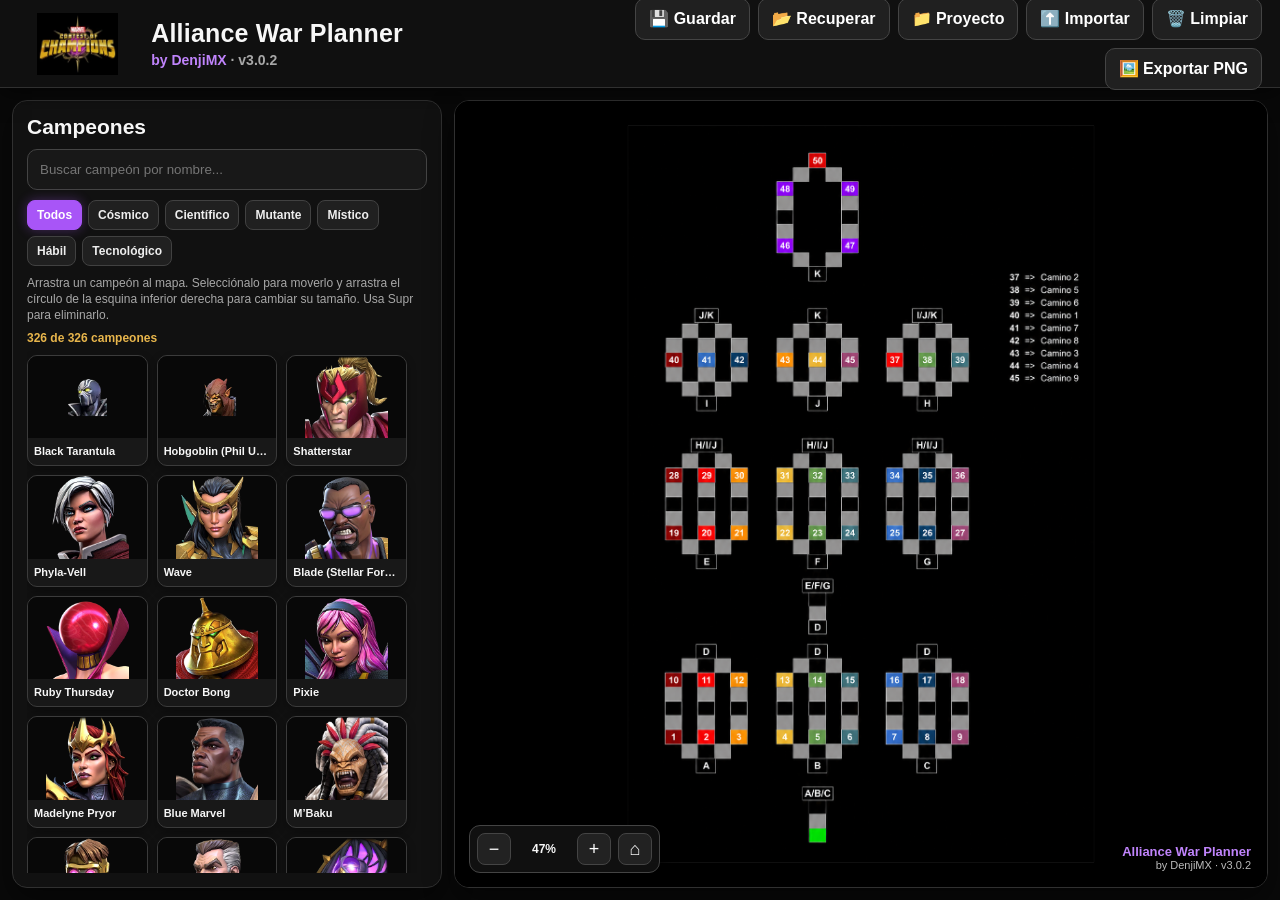
==== commit 8d9d0b40: "v3.0.2 - Complete MCOCHUB champion library" ====
--- a/index.html
+++ b/index.html
@@ -3,7 +3,7 @@
 <head>
 <meta charset="utf-8">
 <meta name="viewport" content="width=device-width,initial-scale=1">
-<title>Alliance War Planner v3.0.1 by DenjiMX</title>
+<title>Alliance War Planner v3.0.2 by DenjiMX</title>
 <style>
 :root{--bg:#090909;--panel:#111;--card:#181818;--line:#303030;--text:#f7f7f7;--muted:#a8a8a8;--purple:#a855f7;--purple2:#c084fc;--gold:#e8b64c;--header:88px}
 *{box-sizing:border-box}html,body{height:100%}body{margin:0;background:var(--bg);color:var(--text);font-family:Inter,Segoe UI,Arial,sans-serif;overflow:hidden}
@@ -25,7 +25,7 @@
 <body>
 <header>
 <img class="logo" src="assets/logo.png" alt="Logo MCOC">
-<div class="brand"><h1>Alliance War Planner</h1><div class="sub">by DenjiMX <span class="version">· v3.0.1</span></div></div>
+<div class="brand"><h1>Alliance War Planner</h1><div class="sub">by DenjiMX <span class="version">· v3.0.2</span></div></div>
 <div class="toolbar">
 <button class="btn" id="saveLocal">💾 Guardar</button>
 <button class="btn" id="recoverLocal">📂 Recuperar</button>
@@ -46,12 +46,12 @@
 <main class="workspace">
 <div id="viewport" class="viewport"><div id="stage" class="stage"><img id="map" src="assets/map.png" alt="Mapa de Alliance War"></div></div>
 <div class="zoomBar"><button id="zoomOut" title="Alejar">−</button><span id="zoomLabel">50%</span><button id="zoomIn" title="Acercar">+</button><button id="fit" title="Ajustar mapa">⌂</button></div>
-<div class="watermark"><b>Alliance War Planner</b><br>by DenjiMX · v3.0.1</div>
+<div class="watermark"><b>Alliance War Planner</b><br>by DenjiMX · v3.0.2</div>
 </main>
 </div>
 <div id="toast" class="toast"></div>
 <script>
-const champions=[{"name":"Groot","class":"cosmic","classLabel":"Cósmico","image":"assets/champions/cosmic/groot.png"},{"name":"Spider-Man (Miles Morales)","class":"science","classLabel":"Científico","image":"assets/champions/science/spider-man-miles-morales.png"},{"name":"Cyclops (Blue Team)","class":"mutant","classLabel":"Mutante","image":"https://static.wikia.nocookie.net/marvel-contestofchampions/images/a/a0/Cyclops_%28Blue_Team%29_portrait.png/revision/latest/scale-to-width-down/500?cb=20250506034534"},{"name":"Old Man Logan","class":"mutant","classLabel":"Mutante","image":"assets/champions/mutant/old-man-logan.png"},{"name":"Venompool","class":"cosmic","classLabel":"Cósmico","image":"https://static.wikia.nocookie.net/marvel-contestofchampions/images/f/f8/Venompool_portrait.png/revision/latest/scale-to-width-down/500?cb=20161117034710"},{"name":"She-Hulk","class":"science","classLabel":"Científico","image":"assets/champions/science/she-hulk.png"},{"name":"Wolverine (X-23)","class":"mutant","classLabel":"Mutante","image":"assets/champions/mutant/wolverine-x-23.png"},{"name":"Ms. Marvel (Kamala Khan)","class":"cosmic","classLabel":"Cósmico","image":"assets/champions/cosmic/kamala-khan.png"},{"name":"Agent Venom","class":"skill","classLabel":"Hábil","image":"assets/champions/skill/agent-venom.png"},{"name":"Red Hulk","class":"science","classLabel":"Científico","image":"assets/champions/science/red-hulk.png"},{"name":"Crossbones","class":"skill","classLabel":"Hábil","image":"https://static.wikia.nocookie.net/marvel-contestofchampions/images/1/1d/Crossbones_portrait.png/revision/latest/scale-to-width-down/500?cb=20160512202654"},{"name":"Black Panther (Civil War)","class":"skill","classLabel":"Hábil","image":"assets/champions/skill/black-panther-civil-war.png"},{"name":"Falcon","class":"skill","classLabel":"Hábil","image":"assets/champions/skill/falcon.png"},{"name":"Civil Warrior","class":"tech","classLabel":"Tecnológico","image":"assets/champions/tech/civil-warrior.png"},{"name":"Nightcrawler","class":"mutant","classLabel":"Mutante","image":"https://static.wikia.nocookie.net/marvel-contestofchampions/images/0/0e/Nightcrawler_portrait.png/revision/latest/scale-to-width-down/500?cb=20250212224527"},{"name":"Iron Fist (Immortal)","class":"mystic","classLabel":"Místico","image":"assets/champions/mystic/iron-fist-immortal.png"},{"name":"Loki","class":"mystic","classLabel":"Místico","image":"assets/champions/mystic/loki.png"},{"name":"Gambit","class":"mutant","classLabel":"Mutante","image":"assets/champions/mutant/gambit.png"},{"name":"Karnak","class":"skill","classLabel":"Hábil","image":"assets/champions/skill/karnak.png"},{"name":"Rogue","class":"mutant","classLabel":"Mutante","image":"assets/champions/mutant/rogue.png"},{"name":"Quake","class":"science","classLabel":"Científico","image":"assets/champions/science/quake.png"},{"name":"Ultron (Classic)","class":"tech","classLabel":"Tecnológico","image":"assets/champions/tech/ultron-classic.png"},{"name":"Phoenix","class":"cosmic","classLabel":"Cósmico","image":"assets/champions/cosmic/phoenix.png"},{"name":"Ghost Rider","class":"mystic","classLabel":"Místico","image":"assets/champions/mystic/ghost-rider.png"},{"name":"Mordo","class":"mystic","classLabel":"Místico","image":"assets/champions/mystic/mordo.png"},{"name":"Doctor Voodoo","class":"mystic","classLabel":"Místico","image":"assets/champions/mystic/doctor-voodoo.png"},{"name":"Hyperion","class":"cosmic","classLabel":"Cósmico","image":"assets/champions/cosmic/hyperion.png"},{"name":"Howard the Duck","class":"tech","classLabel":"Tecnológico","image":"https://static.wikia.nocookie.net/marvel-contestofchampions/images/c/cd/Howard_the_Duck_portrait.png/revision/latest/scale-to-width-down/500?cb=20161222205206"},{"name":"Gwenpool","class":"skill","classLabel":"Hábil","image":"assets/champions/skill/gwenpool.png"},{"name":"Cable","class":"mutant","classLabel":"Mutante","image":"assets/champions/mutant/cable.png"},{"name":"The Hood","class":"mystic","classLabel":"Místico","image":"assets/champions/mystic/the-hood.png"},{"name":"Iceman","class":"mutant","classLabel":"Mutante","image":"assets/champions/mutant/ice-man.png"},{"name":"Dormammu","class":"mystic","classLabel":"Místico","image":"assets/champions/mystic/dormammu.png"},{"name":"Archangel","class":"mutant","classLabel":"Mutante","image":"assets/champions/mutant/archangel.png"},{"name":"Spider-Man (Stark Enhanced)","class":"tech","classLabel":"Tecnológico","image":"assets/champions/tech/spider-man-stark-enhanced.png"},{"name":"Vulture","class":"tech","classLabel":"Tecnológico","image":"assets/champions/tech/vulture.png"},{"name":"Nebula","class":"tech","classLabel":"Tecnológico","image":"assets/champions/tech/nebula.png"},{"name":"Angela","class":"cosmic","classLabel":"Cósmico","image":"assets/champions/cosmic/angela.png"},{"name":"Carnage","class":"cosmic","classLabel":"Cósmico","image":"assets/champions/cosmic/carnage.png"},{"name":"King Groot","class":"cosmic","classLabel":"Cósmico","image":"assets/champions/cosmic/king-groot.png"},{"name":"Medusa","class":"cosmic","classLabel":"Cósmico","image":"assets/champions/cosmic/medusa.png"},{"name":"Morningstar","class":"mystic","classLabel":"Místico","image":"assets/champions/mystic/morningstar.png"},{"name":"M.O.D.O.K.","class":"science","classLabel":"Científico","image":"assets/champions/science/m-o-d-o-k.png"},{"name":"Mephisto","class":"mystic","classLabel":"Místico","image":"assets/champions/mystic/mephisto.png"},{"name":"Psylocke","class":"mutant","classLabel":"Mutante","image":"assets/champions/mutant/psylocke.png"},{"name":"Kingpin","class":"skill","classLabel":"Hábil","image":"assets/champions/skill/kingpin.png"},{"name":"Hela","class":"cosmic","classLabel":"Cósmico","image":"assets/champions/cosmic/hela.png"},{"name":"Thor (Ragnarok)","class":"skill","classLabel":"Hábil","image":"assets/champions/skill/thor-ragnarok.png"},{"name":"Hulk (Ragnarok)","class":"science","classLabel":"Científico","image":"assets/champions/science/hulk-ragnarok.png"},{"name":"Sabretooth","class":"mutant","classLabel":"Mutante","image":"assets/champions/mutant/sabretooth.png"},{"name":"Doctor Octopus","class":"tech","classLabel":"Tecnológico","image":"assets/champions/tech/doctor-octopus.png"},{"name":"Bishop","class":"mutant","classLabel":"Mutante","image":"assets/champions/mutant/bishop.png"},{"name":"Taskmaster","class":"skill","classLabel":"Hábil","image":"assets/champions/skill/taskmaster.png"},{"name":"Yondu","class":"tech","classLabel":"Tecnológico","image":"assets/champions/tech/yondu.png"},{"name":"Captain America (Infinity War)","class":"science","classLabel":"Científico","image":"assets/champions/science/captain-america-infinit-y-war.png"},{"name":"Green Goblin","class":"tech","classLabel":"Tecnológico","image":"assets/champions/tech/green-goblin.png"},{"name":"Yellowjacket","class":"science","classLabel":"Científico","image":"assets/champions/science/yellowjacket.png"},{"name":"Ant-Man","class":"science","classLabel":"Científico","image":"assets/champions/science/ant-man.png"},{"name":"Domino","class":"mutant","classLabel":"Mutante","image":"assets/champions/mutant/domino.png"},{"name":"Deadpool","class":"mutant","classLabel":"Mutante","image":"https://static.wikia.nocookie.net/marvel-contestofchampions/images/b/b1/Deadpool_portrait.png/revision/latest/scale-to-width-down/500?cb=20240902210725"},{"name":"Colossus","class":"mutant","classLabel":"Mutante","image":"assets/champions/mutant/colossus.png"},{"name":"Cyclops (New Xavier School)","class":"mutant","classLabel":"Mutante","image":"assets/champions/mutant/ciclope-red.png"},{"name":"Wolverine","class":"mutant","classLabel":"Mutante","image":"assets/champions/mutant/wolverine.png"},{"name":"Magneto","class":"mutant","classLabel":"Mutante","image":"assets/champions/mutant/magneto.png"},{"name":"Deadpool (X-Force)","class":"mutant","classLabel":"Mutante","image":"https://static.wikia.nocookie.net/marvel-contestofchampions/images/c/cb/Deadpool_%28X-Force%29_portrait.png/revision/latest/scale-to-width-down/500?cb=20151118000159"},{"name":"Goldpool","class":"mutant","classLabel":"Mutante","image":"assets/champions/mutant/goldpool.png"},{"name":"Magik","class":"mystic","classLabel":"Místico","image":"assets/champions/mystic/magik.png"},{"name":"Blade","class":"skill","classLabel":"Hábil","image":"assets/champions/skill/blade.png"},{"name":"Winter Soldier","class":"skill","classLabel":"Hábil","image":"assets/champions/skill/winter-soldier.png"},{"name":"Black Panther","class":"skill","classLabel":"Hábil","image":"https://static.wikia.nocookie.net/marvel-contestofchampions/images/5/58/Black_Panther_portrait.png/revision/latest/scale-to-width-down/500?cb=20230824212448"},{"name":"Daredevil (Classic)","class":"skill","classLabel":"Hábil","image":"assets/champions/skill/daredevil-o-riginal.png"},{"name":"Moon Knight","class":"skill","classLabel":"Hábil","image":"assets/champions/skill/moonknight.png"},{"name":"Elektra","class":"skill","classLabel":"Hábil","image":"assets/champions/skill/elektra.png"},{"name":"Wasp","class":"science","classLabel":"Científico","image":"assets/champions/science/wasp.png"},{"name":"Captain America","class":"science","classLabel":"Científico","image":"https://static.wikia.nocookie.net/marvel-contestofchampions/images/a/a1/Captain_America_portrait.png/revision/latest/scale-to-width-down/500?cb=20220105224719"},{"name":"Electro","class":"science","classLabel":"Científico","image":"assets/champions/science/electro.png"},{"name":"Joe Fixit","class":"science","classLabel":"Científico","image":"assets/champions/science/joe-fixit.png"},{"name":"Killmonger","class":"skill","classLabel":"Hábil","image":"assets/champions/skill/killmonger.png"},{"name":"Black Bolt","class":"cosmic","classLabel":"Cósmico","image":"assets/champions/cosmic/black-bolt.png"},{"name":"Gamora","class":"cosmic","classLabel":"Cósmico","image":"assets/champions/cosmic/gamora.png"},{"name":"Ronan","class":"cosmic","classLabel":"Cósmico","image":"assets/champions/cosmic/ronan.png"},{"name":"Thanos","class":"cosmic","classLabel":"Cósmico","image":"assets/champions/cosmic/thanos.png"},{"name":"Ms. Marvel","class":"cosmic","classLabel":"Cósmico","image":"https://static.wikia.nocookie.net/marvel-contestofchampions/images/e/ec/Ms._Marvel_portrait.png/revision/latest/scale-to-width-down/500?cb=20150830074710"},{"name":"Spider-Man (Symbiote)","class":"cosmic","classLabel":"Cósmico","image":"assets/champions/cosmic/spider-man-symbiote.png"},{"name":"Iron Fist","class":"mystic","classLabel":"Místico","image":"https://static.wikia.nocookie.net/marvel-contestofchampions/images/2/2f/Iron_Fist_portrait.png/revision/latest/scale-to-width-down/500?cb=20150825223034"},{"name":"Unstoppable Colossus","class":"mystic","classLabel":"Místico","image":"assets/champions/mystic/unstoppable-colossus.png"},{"name":"Guillotine","class":"mystic","classLabel":"Místico","image":"assets/champions/mystic/guillotine.png"},{"name":"Thor (Jane Foster)","class":"mystic","classLabel":"Místico","image":"assets/champions/mystic/thor-jane-foster.png"},{"name":"Iron Man","class":"tech","classLabel":"Tecnológico","image":"https://static.wikia.nocookie.net/marvel-contestofchampions/images/c/c0/Iron_Man_portrait.png/revision/latest/scale-to-width-down/500?cb=20230907090031"},{"name":"Vision","class":"tech","classLabel":"Tecnológico","image":"https://static.wikia.nocookie.net/marvel-contestofchampions/images/7/78/Vision_portrait.png/revision/latest/scale-to-width-down/500?cb=20150830080239"},{"name":"Star-Lord","class":"tech","classLabel":"Tecnológico","image":"assets/champions/tech/star-lord.png"},{"name":"Ultron","class":"tech","classLabel":"Tecnológico","image":"https://static.wikia.nocookie.net/marvel-contestofchampions/images/4/41/Ultron_portrait.png/revision/latest/scale-to-width-down/500?cb=20150830080132"},{"name":"Hulkbuster","class":"tech","classLabel":"Tecnológico","image":"assets/champions/tech/hulkbuster.png"},{"name":"Iron Patriot","class":"tech","classLabel":"Tecnológico","image":"assets/champions/tech/iron-patriot.png"},{"name":"Vision (Age of Ultron)","class":"tech","classLabel":"Tecnológico","image":"assets/champions/tech/vision-age-of-ultron.png"},{"name":"War Machine","class":"tech","classLabel":"Tecnológico","image":"assets/champions/tech/war-machine.png"},{"name":"Ghost","class":"tech","classLabel":"Tecnológico","image":"assets/champions/tech/ghost.png"},{"name":"Sentinel","class":"tech","classLabel":"Tecnológico","image":"assets/champions/tech/sentinel.png"},{"name":"Masacre","class":"skill","classLabel":"Hábil","image":"assets/champions/skill/massacre.png"},{"name":"Iron Man (Infinity War)","class":"tech","classLabel":"Tecnológico","image":"assets/champions/tech/iron-man-infinity-war.png"},{"name":"Corvus Glaive","class":"cosmic","classLabel":"Cósmico","image":"assets/champions/cosmic/corvus-glaive.png"},{"name":"Proxima Midnight","class":"cosmic","classLabel":"Cósmico","image":"assets/champions/cosmic/proxima-midnight.png"},{"name":"Wolverine (Weapon X)","class":"mutant","classLabel":"Mutante","image":"assets/champions/mutant/wolverine-x.png"},{"name":"Heimdall","class":"cosmic","classLabel":"Cósmico","image":"assets/champions/cosmic/heimdall.png"},{"name":"Korg","class":"skill","classLabel":"Hábil","image":"assets/champions/skill/korg.png"},{"name":"Red Skull","class":"tech","classLabel":"Tecnológico","image":"assets/champions/tech/red-skull.png"},{"name":"Omega Red","class":"mutant","classLabel":"Mutante","image":"assets/champions/mutant/omega-red.png"},{"name":"Ægon","class":"skill","classLabel":"Hábil","image":"https://static.wikia.nocookie.net/marvel-contestofchampions/images/6/6b/%C3%86gon_portrait.png/revision/latest/scale-to-width-down/500?cb=20230824213702"},{"name":"Thing","class":"science","classLabel":"Científico","image":"assets/champions/science/thing.png"},{"name":"Diablo","class":"mystic","classLabel":"Místico","image":"assets/champions/mystic/diablo.png"},{"name":"Captain Marvel (Classic)","class":"cosmic","classLabel":"Cósmico","image":"assets/champions/cosmic/cap-marvel.png"},{"name":"Captain Marvel","class":"cosmic","classLabel":"Cósmico","image":"https://static.wikia.nocookie.net/marvel-contestofchampions/images/9/9a/Captain_Marvel_portrait.png/revision/latest/scale-to-width-down/500?cb=20230825004507"},{"name":"Venom","class":"cosmic","classLabel":"Cósmico","image":"assets/champions/cosmic/venom.png"},{"name":"Ronin","class":"skill","classLabel":"Hábil","image":"assets/champions/skill/ronin.png"},{"name":"Cull Obsidian","class":"cosmic","classLabel":"Cósmico","image":"assets/champions/cosmic/cull-obsidian.png"},{"name":"Ebony Maw","class":"mystic","classLabel":"Místico","image":"assets/champions/mystic/ebony-maw.png"},{"name":"Human Torch","class":"science","classLabel":"Científico","image":"assets/champions/science/human-torch.png"},{"name":"Annihilus","class":"cosmic","classLabel":"Cósmico","image":"assets/champions/cosmic/annihilus.png"},{"name":"Nick Fury","class":"skill","classLabel":"Hábil","image":"https://static.wikia.nocookie.net/marvel-contestofchampions/images/0/0e/Nick_Fury_portrait.png/revision/latest/scale-to-width-down/500?cb=20190315094359"},{"name":"Havok","class":"mutant","classLabel":"Mutante","image":"assets/champions/mutant/havok.png"},{"name":"Mister Sinister","class":"mutant","classLabel":"Mutante","image":"https://static.wikia.nocookie.net/marvel-contestofchampions/images/2/29/Mister_Sinister_portrait.png/revision/latest/scale-to-width-down/500?cb=20230824233517"},{"name":"Punisher 2099","class":"tech","classLabel":"Tecnológico","image":"assets/champions/tech/punisher-2099.png"},{"name":"Invisible Woman","class":"science","classLabel":"Científico","image":"assets/champions/science/invisible-woman.png"},{"name":"Namor","class":"mutant","classLabel":"Mutante","image":"assets/champions/mutant/namor.png"},{"name":"Mysterio","class":"tech","classLabel":"Tecnológico","image":"assets/champions/tech/mysterio.png"},{"name":"Spider-Man (Stealth Suit)","class":"skill","classLabel":"Hábil","image":"assets/champions/skill/spider-man-stealth-suit.png"},{"name":"Spider-Man (Classic)","class":"science","classLabel":"Científico","image":"https://static.wikia.nocookie.net/marvel-contestofchampions/images/0/0b/Spider-Man_%28Classic%29_portrait.png/revision/latest/scale-to-width-down/500?cb=20230824215359"},{"name":"Sunspot","class":"mutant","classLabel":"Mutante","image":"assets/champions/mutant/sunspot.png"},{"name":"Warlock","class":"tech","classLabel":"Tecnológico","image":"assets/champions/tech/warlock.png"},{"name":"Vision (Aarkus)","class":"cosmic","classLabel":"Cósmico","image":"assets/champions/cosmic/vision-aarkus.png"},{"name":"Emma Frost","class":"mutant","classLabel":"Mutante","image":"assets/champions/mutant/emma-frost.png"},{"name":"Beast","class":"mutant","classLabel":"Mutante","image":"assets/champions/mutant/beast.png"},{"name":"Black Widow (Claire Voyant)","class":"mystic","classLabel":"Místico","image":"assets/champions/mystic/black-widow-claire-voyant.png"},{"name":"Doctor Doom","class":"mystic","classLabel":"Místico","image":"assets/champions/mystic/doctor-doom.png"},{"name":"Elsa Bloodstone","class":"skill","classLabel":"Hábil","image":"assets/champions/skill/elsa-bloodstone.png"},{"name":"Man-Thing","class":"mystic","classLabel":"Místico","image":"assets/champions/mystic/man-thing.png"},{"name":"Mister Fantastic","class":"science","classLabel":"Científico","image":"assets/champions/science/mister-fantastic.png"},{"name":"Guillotine 2099","class":"tech","classLabel":"Tecnológico","image":"assets/champions/tech/guillotine-2099.png"},{"name":"Silver Surfer","class":"cosmic","classLabel":"Cósmico","image":"assets/champions/cosmic/silver-surfer.png"},{"name":"Squirrel Girl","class":"skill","classLabel":"Hábil","image":"assets/champions/skill/squirrel-girl.png"},{"name":"Nova","class":"cosmic","classLabel":"Cósmico","image":"assets/champions/cosmic/nova.png"},{"name":"Longshot","class":"mystic","classLabel":"Místico","image":"assets/champions/mystic/longshot.png"},{"name":"Mojo","class":"mystic","classLabel":"Místico","image":"assets/champions/mystic/mojo.png"},{"name":"Mole Man","class":"skill","classLabel":"Hábil","image":"assets/champions/skill/mole-man.png"},{"name":"Terrax","class":"cosmic","classLabel":"Cósmico","image":"assets/champions/cosmic/terrax.png"},{"name":"Storm (Pyramid X)","class":"mutant","classLabel":"Mutante","image":"assets/champions/mutant/storm-pyram-id-x.png"},{"name":"Sorcerer Supreme","class":"mystic","classLabel":"Místico","image":"assets/champions/mystic/sorcerer-supreme.png"},{"name":"Red Guardian","class":"science","classLabel":"Científico","image":"https://static.wikia.nocookie.net/marvel-contestofchampions/images/b/b8/Red_Guardian_portrait.png/revision/latest/scale-to-width-down/500?cb=20230824234530"},{"name":"Black Widow (Deadly Origin)","class":"skill","classLabel":"Hábil","image":"https://static.wikia.nocookie.net/marvel-contestofchampions/images/7/70/Black_Widow_%28Deadly_Origin%29_portrait.png/revision/latest/scale-to-width-down/500?cb=20230825013524"},{"name":"Tigra","class":"mystic","classLabel":"Místico","image":"assets/champions/mystic/tigra.png"},{"name":"Hit-Monkey","class":"skill","classLabel":"Hábil","image":"assets/champions/skill/hit-monkey.png"},{"name":"Guardian","class":"tech","classLabel":"Tecnológico","image":"assets/champions/tech/guardian.png"},{"name":"Sasquatch","class":"mystic","classLabel":"Místico","image":"https://static.wikia.nocookie.net/marvel-contestofchampions/images/e/e6/Sasquatch_portrait.png/revision/latest/scale-to-width-down/500?cb=20230824213940"},{"name":"Dragon Man","class":"mystic","classLabel":"Místico","image":"assets/champions/mystic/dragon-man.png"},{"name":"Platinumpool","class":"mutant","classLabel":"Mutante","image":"assets/champions/mutant/platinumpool.png"},{"name":"Air-Walker","class":"cosmic","classLabel":"Cósmico","image":"assets/champions/cosmic/air-walker.png"},{"name":"Magneto (House of X)","class":"mutant","classLabel":"Mutante","image":"assets/champions/mutant/magneto-house-of-x.png"},{"name":"Professor X","class":"mutant","classLabel":"Mutante","image":"assets/champions/mutant/professor-x.png"},{"name":"Apocalypse","class":"mutant","classLabel":"Mutante","image":"https://static.wikia.nocookie.net/marvel-contestofchampions/images/0/01/Apocalypse_portrait.png/revision/latest/scale-to-width-down/500?cb=20200901193052"},{"name":"Cosmic Ghost Rider","class":"cosmic","classLabel":"Cósmico","image":"https://static.wikia.nocookie.net/marvel-contestofchampions/images/f/f2/Cosmic_Ghost_Rider_portrait.png/revision/latest/scale-to-width-down/500?cb=20201005205101"},{"name":"Red Goblin","class":"cosmic","classLabel":"Cósmico","image":"assets/champions/cosmic/red-goblin.png"},{"name":"Hulk (Immortal)","class":"science","classLabel":"Científico","image":"assets/champions/science/hulk-immortal.png"},{"name":"Abomination (Immortal)","class":"science","classLabel":"Científico","image":"assets/champions/science/abomination-immortal.png"},{"name":"Daredevil (Hell's Kitchen)","class":"skill","classLabel":"Hábil","image":"assets/champions/skill/daredevil-h-ells-kitchen.png"},{"name":"Scarlet Witch (Classic)","class":"mystic","classLabel":"Místico","image":"assets/champions/mystic/scarlet-witch-orig-inal.png"},{"name":"Spider-Ham","class":"science","classLabel":"Científico","image":"assets/champions/science/spider-ham.png"},{"name":"Jubilee","class":"mutant","classLabel":"Mutante","image":"assets/champions/mutant/jubilee.png"},{"name":"Stryfe","class":"mutant","classLabel":"Mutante","image":"assets/champions/mutant/stryfe.png"},{"name":"Jessica Jones","class":"science","classLabel":"Científico","image":"assets/champions/science/jessica-jones.png"},{"name":"Psycho-Man","class":"tech","classLabel":"Tecnológico","image":"assets/champions/tech/psycho-man.png"},{"name":"Super-Skrull","class":"cosmic","classLabel":"Cósmico","image":"assets/champions/cosmic/super-skrull.png"},{"name":"Mangog","class":"mystic","classLabel":"Místico","image":"assets/champions/mystic/mangog.png"},{"name":"Odin","class":"cosmic","classLabel":"Cósmico","image":"assets/champions/cosmic/odin.png"},{"name":"Scarlet Witch","class":"mystic","classLabel":"Místico","image":"https://static.wikia.nocookie.net/marvel-contestofchampions/images/0/00/Scarlet_Witch_portrait.png/revision/latest/scale-to-width-down/500?cb=20201222212449"},{"name":"Jabari Panther","class":"skill","classLabel":"Hábil","image":"assets/champions/skill/jabari-panther.png"},{"name":"Silver Centurion","class":"tech","classLabel":"Tecnológico","image":"assets/champions/tech/silver-centurion.png"},{"name":"Shang-Chi","class":"skill","classLabel":"Hábil","image":"assets/champions/skill/shang-chi.png"},{"name":"Mister Negative","class":"science","classLabel":"Científico","image":"assets/champions/science/mister-negative.png"},{"name":"Purgatory","class":"mystic","classLabel":"Místico","image":"assets/champions/mystic/purgatory.png"},{"name":"The Overseer","class":"science","classLabel":"Científico","image":"assets/champions/science/the-overseer.png"},{"name":"America Chavez","class":"mystic","classLabel":"Místico","image":"assets/champions/mystic/america-chavez.png"},{"name":"Hercules","class":"cosmic","classLabel":"Cósmico","image":"assets/champions/cosmic/hercules.png"},{"name":"Spider-Man 2099","class":"science","classLabel":"Científico","image":"assets/champions/science/spider-man-2099.png"},{"name":"Peni Parker","class":"tech","classLabel":"Tecnológico","image":"assets/champions/tech/peni-parker.png"},{"name":"Nimrod","class":"tech","classLabel":"Tecnológico","image":"assets/champions/tech/nimrod.png"},{"name":"Kitty Pryde","class":"mutant","classLabel":"Mutante","image":"assets/champions/mutant/kitty-pryde.png"},{"name":"Knull","class":"cosmic","classLabel":"Cósmico","image":"assets/champions/cosmic/knull.png"},{"name":"Anti-Venom","class":"science","classLabel":"Científico","image":"assets/champions/science/anti-venom.png"},{"name":"Sersi","class":"cosmic","classLabel":"Cósmico","image":"assets/champions/cosmic/sersi.png"},{"name":"Ikaris","class":"cosmic","classLabel":"Cósmico","image":"assets/champions/cosmic/ikaris.png"},{"name":"Kraven","class":"skill","classLabel":"Hábil","image":"assets/champions/skill/kraven.png"},{"name":"Toad","class":"mutant","classLabel":"Mutante","image":"assets/champions/mutant/toad.png"},{"name":"Sauron","class":"mutant","classLabel":"Mutante","image":"assets/champions/mutant/sauron.png"},{"name":"Captain America (Sam Wilson)","class":"tech","classLabel":"Tecnológico","image":"https://static.wikia.nocookie.net/marvel-contestofchampions/images/2/21/Captain_America_%28Sam_Wilson%29_portrait.png/revision/latest/scale-to-width-down/500?cb=20220211200752"},{"name":"Misty Knight","class":"skill","classLabel":"Hábil","image":"assets/champions/skill/misty-knight.png"},{"name":"Captain Britain","class":"mutant","classLabel":"Mutante","image":"assets/champions/mutant/captain-britain.png"},{"name":"Omega Sentinel","class":"tech","classLabel":"Tecnológico","image":"assets/champions/tech/omega-sentinel.png"},{"name":"Black Cat","class":"skill","classLabel":"Hábil","image":"assets/champions/skill/black-cat.png"},{"name":"Scorpion","class":"science","classLabel":"Científico","image":"assets/champions/science/scorpion.png"},{"name":"Wong","class":"mystic","classLabel":"Místico","image":"assets/champions/mystic/wong.png"},{"name":"Rintrah","class":"mystic","classLabel":"Místico","image":"assets/champions/mystic/rintrah.png"},{"name":"Hulkling","class":"cosmic","classLabel":"Cósmico","image":"https://static.wikia.nocookie.net/marvel-contestofchampions/images/6/62/Hulkling_portrait.png/revision/latest/scale-to-width-down/500?cb=20220607151539"},{"name":"Wiccan","class":"mystic","classLabel":"Místico","image":"assets/champions/mystic/wiccan.png"},{"name":"Valkyrie","class":"skill","classLabel":"Hábil","image":"assets/champions/skill/valkyrie.png"},{"name":"Gorr","class":"cosmic","classLabel":"Cósmico","image":"assets/champions/cosmic/gorr.png"},{"name":"Galan","class":"cosmic","classLabel":"Cósmico","image":"https://static.wikia.nocookie.net/marvel-contestofchampions/images/5/5c/Galan_portrait.png/revision/latest/scale-to-width-down/500?cb=20220817213037"},{"name":"Quicksilver","class":"science","classLabel":"Científico","image":"assets/champions/science/quicksilver.png"},{"name":"Titania","class":"science","classLabel":"Científico","image":"assets/champions/science/titania.png"},{"name":"Iron Man (Infamous)","class":"tech","classLabel":"Tecnológico","image":"assets/champions/tech/iron-man-infamous.png"},{"name":"Spider-Man (Supreme)","class":"mystic","classLabel":"Místico","image":"assets/champions/mystic/spider-man-supreme.png"},{"name":"Spot","class":"science","classLabel":"Científico","image":"assets/champions/science/spot.png"},{"name":"Shuri","class":"tech","classLabel":"Tecnológico","image":"assets/champions/tech/shuri.png"},{"name":"Attuma","class":"skill","classLabel":"Hábil","image":"https://static.wikia.nocookie.net/marvel-contestofchampions/images/0/02/Attuma_portrait.png/revision/latest/scale-to-width-down/500?cb=20230824215959"},{"name":"Mantis","class":"skill","classLabel":"Hábil","image":"assets/champions/skill/mantis.png"},{"name":"Absorbing Man","class":"mystic","classLabel":"Místico","image":"assets/champions/mystic/absorbing-man.png"},{"name":"Baron Zemo","class":"skill","classLabel":"Hábil","image":"assets/champions/skill/baron-zemo.png"},{"name":"Cassie Lang","class":"science","classLabel":"Científico","image":"assets/champions/science/cassie-lang.png"},{"name":"Ant-Man (Future)","class":"tech","classLabel":"Tecnológico","image":"https://static.wikia.nocookie.net/marvel-contestofchampions/images/c/cd/Ant-Man_%28Future%29_portrait.png/revision/latest/scale-to-width-down/500?cb=20230224215655"},{"name":"Viv Vision","class":"tech","classLabel":"Tecnológico","image":"assets/champions/tech/viv-vision.png"},{"name":"Kate Bishop","class":"skill","classLabel":"Hábil","image":"https://static.wikia.nocookie.net/marvel-contestofchampions/images/b/bc/Kate_Bishop_portrait.png/revision/latest/scale-to-width-down/500?cb=20230824212305"},{"name":"Darkhawk","class":"tech","classLabel":"Tecnológico","image":"assets/champions/tech/darkhawk.png"},{"name":"Doctor Strange","class":"mystic","classLabel":"Místico","image":"assets/champions/mystic/doctor-strange.png"},{"name":"Shocker","class":"tech","classLabel":"Tecnológico","image":"assets/champions/tech/shocker.png"},{"name":"Drax","class":"cosmic","classLabel":"Cósmico","image":"assets/champions/cosmic/drax.png"},{"name":"Sandman","class":"science","classLabel":"Científico","image":"assets/champions/science/sandman.png"},{"name":"Black Widow","class":"skill","classLabel":"Hábil","image":"assets/champions/skill/black-widow.png"},{"name":"Hawkeye","class":"skill","classLabel":"Hábil","image":"assets/champions/skill/hawkeye.png"},{"name":"Hulk","class":"science","classLabel":"Científico","image":"assets/champions/science/hulk.png"},{"name":"Moondragon","class":"skill","classLabel":"Hábil","image":"assets/champions/skill/moondragon.png"},{"name":"Punisher","class":"skill","classLabel":"Hábil","image":"https://static.wikia.nocookie.net/marvel-contestofchampions/images/5/56/Punisher_portrait.png/revision/latest/scale-to-width-down/500?cb=20251209211031"},{"name":"Luke Cage","class":"science","classLabel":"Científico","image":"assets/champions/science/luke-cage.png"},{"name":"Juggernaut","class":"mystic","classLabel":"Místico","image":"assets/champions/mystic/juggernaut.png"},{"name":"Kang the Conqueror","class":"tech","classLabel":"Tecnológico","image":"https://static.wikia.nocookie.net/marvel-contestofchampions/images/0/08/Kang_the_Conqueror_portrait.png/revision/latest/scale-to-width-down/500?cb=20150830174024"},{"name":"Adam Warlock","class":"cosmic","classLabel":"Cósmico","image":"assets/champions/cosmic/adam-warlock.png"},{"name":"Dani Moonstar","class":"mutant","classLabel":"Mutante","image":"assets/champions/mutant/dani-moonstar.png"},{"name":"Lady Deathstrike","class":"tech","classLabel":"Tecnológico","image":"https://static.wikia.nocookie.net/marvel-contestofchampions/images/e/e1/Lady_Deathstrike_portrait.png/revision/latest/scale-to-width-down/500?cb=20230624204719"},{"name":"Night Thrasher","class":"skill","classLabel":"Hábil","image":"assets/champions/skill/night-trasher.png"},{"name":"Spider-Gwen","class":"science","classLabel":"Científico","image":"assets/champions/science/spider-gwen.png"},{"name":"Silk","class":"science","classLabel":"Científico","image":"https://static.wikia.nocookie.net/marvel-contestofchampions/images/7/76/Silk_portrait.png/revision/latest/scale-to-width-down/500?cb=20230824210452"},{"name":"Kindred","class":"mystic","classLabel":"Místico","image":"assets/champions/mystic/kindred.png"},{"name":"Vox","class":"cosmic","classLabel":"Cósmico","image":"assets/champions/cosmic/vox.png"},{"name":"Gladiator","class":"cosmic","classLabel":"Cósmico","image":"assets/champions/cosmic/gladiator.png"},{"name":"Photon","class":"science","classLabel":"Científico","image":"https://static.wikia.nocookie.net/marvel-contestofchampions/images/d/d3/Photon_portrait.png/revision/latest/scale-to-width-down/500?cb=20230824231549"},{"name":"Werewolf By Night","class":"mystic","classLabel":"Místico","image":"https://static.wikia.nocookie.net/marvel-contestofchampions/images/4/43/Werewolf_By_Night_portrait.png/revision/latest/scale-to-width-down/500?cb=20231115112333"},{"name":"Morbius","class":"science","classLabel":"Científico","image":"assets/champions/science/morbius.png"},{"name":"Maestro (Cosmic)","class":"cosmic","classLabel":"Cósmico","image":"https://static.wikia.nocookie.net/marvel-contestofchampions/images/7/7a/Maestro_portrait.png/revision/latest/scale-to-width-down/500?cb=20160108233515"},{"name":"Kushala","class":"mystic","classLabel":"Místico","image":"https://static.wikia.nocookie.net/marvel-contestofchampions/images/8/8b/Kushala_portrait.png/revision/latest/scale-to-width-down/500?cb=20231115112203"},{"name":"Chee'ilth","class":"skill","classLabel":"Hábil","image":"https://static.wikia.nocookie.net/marvel-contestofchampions/images/4/46/Chee%27ilth_portrait.png/revision/latest/scale-to-width-down/500?cb=20231115230751"},{"name":"Bullseye","class":"skill","classLabel":"Hábil","image":"assets/champions/skill/bullseye.png"},{"name":"White Tiger","class":"mystic","classLabel":"Místico","image":"assets/champions/mystic/white-tiger.png"},{"name":"Onslaught","class":"mutant","classLabel":"Mutante","image":"https://static.wikia.nocookie.net/marvel-contestofchampions/images/8/86/Onslaught_portrait.png/revision/latest/scale-to-width-down/500?cb=20231208154140"},{"name":"Guillotine (Deathless)","class":"mystic","classLabel":"Místico","image":"assets/champions/mystic/guillotine-deathless.png"},{"name":"Dust","class":"mutant","classLabel":"Mutante","image":"https://static.wikia.nocookie.net/marvel-contestofchampions/images/5/57/Dust_portrait.png/revision/latest/scale-to-width-down/500?cb=20250411031843"},{"name":"Ironheart","class":"tech","classLabel":"Tecnológico","image":"assets/champions/tech/ironheart.png"},{"name":"The Serpent","class":"cosmic","classLabel":"Cósmico","image":"assets/champions/cosmic/the-serpent.png"},{"name":"The Destroyer","class":"mystic","classLabel":"Místico","image":"assets/champions/mystic/the-destroyer.png"},{"name":"King Groot (Deathless)","class":"cosmic","classLabel":"Cósmico","image":"assets/champions/cosmic/king-groot-deathless.png"},{"name":"Spider-Punk","class":"science","classLabel":"Científico","image":"assets/champions/science/spider-punk.png"},{"name":"Prowler","class":"tech","classLabel":"Tecnológico","image":"https://static.wikia.nocookie.net/marvel-contestofchampions/images/4/4d/Prowler_portrait.png/revision/latest/scale-to-width-down/500?cb=20250224140813"},{"name":"Negasonic Teenage Warhead","class":"mutant","classLabel":"Mutante","image":"assets/champions/mutant/negasonic-tw.png"},{"name":"Silver Sable","class":"skill","classLabel":"Hábil","image":"assets/champions/skill/silver-sable.png"},{"name":"Arcade","class":"tech","classLabel":"Tecnológico","image":"https://static.wikia.nocookie.net/marvel-contestofchampions/images/7/72/Arcade_portrait.png/revision/latest/scale-to-width-down/500?cb=20240617191516"},{"name":"Northstar","class":"mutant","classLabel":"Mutante","image":"assets/champions/mutant/northstar.png"},{"name":"Patriot","class":"skill","classLabel":"Hábil","image":"assets/champions/skill/patriot.png"},{"name":"The Leader","class":"science","classLabel":"Científico","image":"assets/champions/science/the-leader.png"},{"name":"Beta Ray Bill","class":"cosmic","classLabel":"Cósmico","image":"https://static.wikia.nocookie.net/marvel-contestofchampions/images/a/a2/Beta_Ray_Bill_portrait.png/revision/latest/scale-to-width-down/500?cb=20240809134212"},{"name":"Enchantress","class":"mystic","classLabel":"Místico","image":"https://static.wikia.nocookie.net/marvel-contestofchampions/images/3/34/Enchantress_portrait.png/revision/latest/scale-to-width-down/500?cb=20250120125521"},{"name":"Count Nefaria","class":"science","classLabel":"Científico","image":"https://static.wikia.nocookie.net/marvel-contestofchampions/images/9/90/Count_Nefaria_portrait.png/revision/latest/scale-to-width-down/500?cb=20241008062135"},{"name":"Shathra","class":"mystic","classLabel":"Místico","image":"https://static.wikia.nocookie.net/marvel-contestofchampions/images/b/b0/Shathra_portrait.png/revision/latest/scale-to-width-down/500?cb=20250120125911"},{"name":"Scream","class":"cosmic","classLabel":"Cósmico","image":"https://static.wikia.nocookie.net/marvel-contestofchampions/images/b/b5/Scream_portrait.png/revision/latest/scale-to-width-down/500?cb=20241009004744"},{"name":"Jack O'Lantern","class":"tech","classLabel":"Tecnológico","image":"https://static.wikia.nocookie.net/marvel-contestofchampions/images/2/29/Jack_O%27Lantern_portrait.png/revision/latest/scale-to-width-down/500?cb=20241009004842"},{"name":"She-Hulk (Deathless)","class":"science","classLabel":"Científico","image":"https://static.wikia.nocookie.net/marvel-contestofchampions/images/3/3d/She-Hulk_%28Deathless%29_portrait.png/revision/latest/scale-to-width-down/500?cb=20241029142306"},{"name":"Dazzler","class":"mutant","classLabel":"Mutante","image":"assets/champions/mutant/dazzler.png"},{"name":"Spiral","class":"mystic","classLabel":"Místico","image":"https://static.wikia.nocookie.net/marvel-contestofchampions/images/3/3d/Spiral_portrait.png/revision/latest/scale-to-width-down/500?cb=20241114212640"},{"name":"Isophyne","class":"mystic","classLabel":"Místico","image":"assets/champions/mystic/isophyne.png"},{"name":"Thanos (Deathless)","class":"cosmic","classLabel":"Cósmico","image":"https://static.wikia.nocookie.net/marvel-contestofchampions/images/6/6d/Thanos_%28Deathless%29_portrait.png/revision/latest/scale-to-width-down/500?cb=20250411031656"},{"name":"Okoye","class":"skill","classLabel":"Hábil","image":"https://static.wikia.nocookie.net/marvel-contestofchampions/images/b/b7/Okoye_portrait.png/revision/latest/scale-to-width-down/500?cb=20250114130713"},{"name":"Gentle","class":"mutant","classLabel":"Mutante","image":"https://static.wikia.nocookie.net/marvel-contestofchampions/images/7/74/Gentle_portrait.png/revision/latest/scale-to-width-down/500?cb=20250114130635"},{"name":"Arnim Zola","class":"tech","classLabel":"Tecnológico","image":"assets/champions/tech/arnim-zola.png"},{"name":"Falcon (Joaquín Torres)","class":"science","classLabel":"Científico","image":"assets/champions/science/falcon-joaquin-torres.png"},{"name":"Jean Grey","class":"mutant","classLabel":"Mutante","image":"https://static.wikia.nocookie.net/marvel-contestofchampions/images/2/26/Jean_Grey_portrait.png/revision/latest/scale-to-width-down/500?cb=20250301045405"},{"name":"Bastion","class":"tech","classLabel":"Tecnológico","image":"https://static.wikia.nocookie.net/marvel-contestofchampions/images/6/6a/Bastion_portrait.png/revision/latest/scale-to-width-down/500?cb=20250301045354"},{"name":"Spider-Woman (Jessica Drew)","class":"science","classLabel":"Científico","image":"https://static.wikia.nocookie.net/marvel-contestofchampions/images/8/8a/Spider-Woman_%28Jessica_Drew%29_portrait.png/revision/latest/scale-to-width-down/500?cb=20250411022835"},{"name":"Lumatrix","class":"skill","classLabel":"Hábil","image":"https://static.wikia.nocookie.net/marvel-contestofchampions/images/9/98/Lumatrix_portrait.png/revision/latest/scale-to-width-down/500?cb=20250408214026"},{"name":"Dark Phoenix","class":"cosmic","classLabel":"Cósmico","image":"assets/champions/cosmic/dark-phoenix.png"},{"name":"Yelena Belova","class":"skill","classLabel":"Hábil","image":"https://static.wikia.nocookie.net/marvel-contestofchampions/images/d/de/Yelena_Belova_portrait.png/revision/latest/scale-to-width-down/500?cb=20250510042323"},{"name":"Vision (Deathless)","class":"tech","classLabel":"Tecnológico","image":"assets/champions/tech/vision-deathless.png"},{"name":"Symbiote Supreme","class":"mystic","classLabel":"Místico","image":"assets/champions/mystic/symbiote-supreme.png"},{"name":"Abomination","class":"science","classLabel":"Científico","image":"https://static.wikia.nocookie.net/marvel-contestofchampions/images/c/cd/Abomination_portrait.png/revision/latest/scale-to-width-down/500?cb=20150830054937"},{"name":"Rhino","class":"science","classLabel":"Científico","image":"assets/champions/science/rhino.png"},{"name":"Superior Iron Man","class":"cosmic","classLabel":"Cósmico","image":"assets/champions/cosmic/superior-iron-man.png"},{"name":"Nico Minoru","class":"mystic","classLabel":"Místico","image":"https://static.wikia.nocookie.net/marvel-contestofchampions/images/9/9d/Nico_Minoru_portrait.png/revision/latest/scale-to-width-down/500?cb=20250603103720"},{"name":"Karolina Dean","class":"cosmic","classLabel":"Cósmico","image":"https://static.wikia.nocookie.net/marvel-contestofchampions/images/b/be/Karolina_Dean_portrait.png/revision/latest/scale-to-width-down/500?cb=20250603103703"},{"name":"Captain America (WWII)","class":"science","classLabel":"Científico","image":"https://static.wikia.nocookie.net/marvel-contestofchampions/images/f/f5/Captain_America_%28WWII%29_portrait.png/revision/latest/scale-to-width-down/500?cb=20150830061659"},{"name":"The Maker","class":"tech","classLabel":"Tecnológico","image":"https://static.wikia.nocookie.net/marvel-contestofchampions/images/a/ae/The_Maker_portrait.png/revision/latest/scale-to-width-down/500?cb=20250715205608"},{"name":"High Evolutionary","class":"science","classLabel":"Científico","image":"https://static.wikia.nocookie.net/marvel-contestofchampions/images/7/73/High_Evolutionary_portrait.png/revision/latest/scale-to-width-down/500?cb=20250725053128"},{"name":"Solvarch","class":"tech","classLabel":"Tecnológico","image":"assets/champions/tech/s-olvarch.png"},{"name":"Cassandra Nova","class":"mutant","classLabel":"Mutante","image":"https://static.wikia.nocookie.net/marvel-contestofchampions/images/2/27/Cassandra_Nova_portrait.png/revision/latest/scale-to-width-down/500?cb=20250904111750"},{"name":"Silver Samurai","class":"mutant","classLabel":"Mutante","image":"assets/champions/mutant/s-ilver-samurai.png"},{"name":"Mr. Knight","class":"skill","classLabel":"Hábil","image":"assets/champions/skill/m-r-knight.png"},{"name":"Dracula","class":"mystic","classLabel":"Místico","image":"assets/champions/mystic/dra-cula.png"},{"name":"Franken-Castle","class":"skill","classLabel":"Hábil","image":"assets/champions/skill/f-ranken-castle.png"},{"name":"Rocket Raccoon","class":"tech","classLabel":"Tecnológico","image":"assets/champions/tech/rocket-raccoon.png"},{"name":"Sentry","class":"science","classLabel":"Científico","image":"assets/champions/science/sentry.png"},{"name":"Lizard","class":"science","classLabel":"Científico","image":"assets/champions/science/lizard.png"},{"name":"Spider-Man (Pavitr Prabhakar)","class":"mystic","classLabel":"Místico","image":"assets/champions/mystic/spider-man-pavitr.png"},{"name":"Imperiosa","class":"cosmic","classLabel":"Cósmico","image":"assets/champions/cosmic/i-mperiosa.png"},{"name":"Spider-Slayer (J. Jonah Jameson)","class":"tech","classLabel":"Tecnológico","image":"assets/champions/tech/spider-slayer-j-johan-jameson.png"},{"name":"Star-Lord (Stellar-Forged)","class":"skill","classLabel":"Hábil","image":"assets/champions/skill/s-tar-lord-ste-llar-forged.png"},{"name":"Storm","class":"mutant","classLabel":"Mutante","image":"assets/champions/mutant/storm.png"},{"name":"The Champion","class":"cosmic","classLabel":"Cósmico","image":"assets/champions/cosmic/the-champion.png"},{"name":"M'Baku","class":"skill","classLabel":"Hábil","image":"assets/champions/skill/m-baku.png"},{"name":"Blue Marvel","class":"science","classLabel":"Científico","image":"assets/champions/science/blue-marvel.png"},{"name":"Thor","class":"cosmic","classLabel":"Cósmico","image":"https://static.wikia.nocookie.net/marvel-contestofchampions/images/6/6f/Thor_portrait.png/revision/latest/scale-to-width-down/500?cb=20150830075957"},{"name":"Venom the Duck","class":"cosmic","classLabel":"Cósmico","image":"assets/champions/cosmic/venom-the-duck.png"},{"name":"Madelyne Pryor","class":"mystic","classLabel":"Místico","image":"assets/champions/mystic/madelyne-pryor.png"},{"name":"Pixie","class":"mutant","classLabel":"Mutante","image":"https://static.wikia.nocookie.net/marvel-contestofchampions/images/e/e0/Pixie_portrait.png/revision/latest/scale-to-width-down/500?cb=20260307065211"},{"name":"Void","class":"science","classLabel":"Científico","image":"assets/champions/science/void.png"},{"name":"Doctor Bong","class":"skill","classLabel":"Hábil","image":"assets/champions/skill/d-octor-bong.png"},{"name":"Ruby Thursday","class":"tech","classLabel":"Tecnológico","image":"assets/champions/tech/r-uby-thursday.png"},{"name":"Blade (Stellar-Forged)","class":"mystic","classLabel":"Místico","image":"assets/champions/mystic/blade-stellar-forged.png"},{"name":"Wave","class":"science","classLabel":"Científico","image":"assets/champions/science/wave.png"},{"name":"Phyla-Vell","class":"cosmic","classLabel":"Cósmico","image":"assets/champions/cosmic/phyla-vell.png"},{"name":"Shatterstar","class":"mutant","classLabel":"Mutante","image":"assets/champions/mutant/s-hatterstar.png"},{"name":"Hobgoblin (Phil Urich)","class":"tech","classLabel":"Tecnológico","image":"https://static.wikia.nocookie.net/marvel-contestofchampions/images/0/07/Hobgoblin_%28Phil_Urich%29_portrait.png/revision/latest/scale-to-width-down/500?cb=20260707214514"},{"name":"Black Tarantula","class":"skill","classLabel":"Hábil","image":"assets/champions/skill/black-tarantula.png"}];
+const champions=[{"name":"Black Tarantula","class":"skill","classLabel":"Hábil","image":"assets/champions/skill/blacktarantula.png"},{"name":"Hobgoblin (Phil Urich)","class":"tech","classLabel":"Tecnológico","image":"assets/champions/tech/hobgoblin-philurich.png"},{"name":"Shatterstar","class":"mutant","classLabel":"Mutante","image":"assets/champions/mutant/shatterstar.png"},{"name":"Phyla-Vell","class":"cosmic","classLabel":"Cósmico","image":"assets/champions/cosmic/phylavell.png"},{"name":"Wave","class":"science","classLabel":"Científico","image":"assets/champions/science/wave.png"},{"name":"Blade (Stellar Forged)","class":"mystic","classLabel":"Místico","image":"assets/champions/mystic/blade-stellar.png"},{"name":"Ruby Thursday","class":"tech","classLabel":"Tecnológico","image":"assets/champions/tech/rubythursday.png"},{"name":"Doctor Bong","class":"skill","classLabel":"Hábil","image":"assets/champions/skill/doctorbong.png"},{"name":"Pixie","class":"mutant","classLabel":"Mutante","image":"assets/champions/mutant/pixie.png"},{"name":"Madelyne Pryor","class":"mystic","classLabel":"Místico","image":"assets/champions/mystic/madelynepryor.png"},{"name":"Blue Marvel","class":"science","classLabel":"Científico","image":"assets/champions/science/bluemarvel.png"},{"name":"M’Baku","class":"skill","classLabel":"Hábil","image":"assets/champions/skill/mbaku.png"},{"name":"Star-Lord (Stellar Forged)","class":"skill","classLabel":"Hábil","image":"assets/champions/skill/starlord-stellar.png"},{"name":"Spider-Slayer (J. Jonah Jameson)","class":"tech","classLabel":"Tecnológico","image":"assets/champions/tech/jjj-spiderslayer.png"},{"name":"Imperiosa","class":"cosmic","classLabel":"Cósmico","image":"assets/champions/cosmic/imperiosa.png"},{"name":"Spider-Man (Pavitr Prabhakar)","class":"mystic","classLabel":"Místico","image":"assets/champions/mystic/spiderman-pavitr.png"},{"name":"Lizard","class":"science","classLabel":"Científico","image":"assets/champions/science/lizard.png"},{"name":"Franken-Castle","class":"skill","classLabel":"Hábil","image":"assets/champions/skill/frankencastle.png"},{"name":"Dracula","class":"mystic","classLabel":"Místico","image":"assets/champions/mystic/dracula.png"},{"name":"Mr. Knight","class":"skill","classLabel":"Hábil","image":"assets/champions/skill/misterknight.png"},{"name":"Silver Samurai","class":"mutant","classLabel":"Mutante","image":"assets/champions/mutant/silversamurai.png"},{"name":"Cassandra Nova","class":"mutant","classLabel":"Mutante","image":"assets/champions/mutant/cassandranova.png"},{"name":"Solvarch","class":"tech","classLabel":"Tecnológico","image":"assets/champions/tech/solvarch.png"},{"name":"High Evolutionary","class":"science","classLabel":"Científico","image":"assets/champions/science/highevolutionary.png"},{"name":"The Maker","class":"tech","classLabel":"Tecnológico","image":"assets/champions/tech/maker.png"},{"name":"Nico Minoru","class":"mystic","classLabel":"Místico","image":"assets/champions/mystic/nicominoru.png"},{"name":"Karolina Dean","class":"cosmic","classLabel":"Cósmico","image":"assets/champions/cosmic/karolinadean.png"},{"name":"Yelena Belova","class":"skill","classLabel":"Hábil","image":"assets/champions/skill/yelenabelova.png"},{"name":"Dark Phoenix","class":"cosmic","classLabel":"Cósmico","image":"assets/champions/cosmic/dark-phoenix.png"},{"name":"Lumatrix","class":"skill","classLabel":"Hábil","image":"assets/champions/skill/lumatrix.png"},{"name":"Spider-Woman","class":"science","classLabel":"Científico","image":"assets/champions/science/spiderwoman.png"},{"name":"Jean Grey","class":"mutant","classLabel":"Mutante","image":"assets/champions/mutant/jeangrey-current.png"},{"name":"Bastion","class":"tech","classLabel":"Tecnológico","image":"assets/champions/tech/bastion.png"},{"name":"Falcon (Joaquin Torres)","class":"science","classLabel":"Científico","image":"assets/champions/science/falcon-joaquintorres.png"},{"name":"Arnim Zola","class":"tech","classLabel":"Tecnológico","image":"assets/champions/tech/arnimzola.png"},{"name":"Gentle","class":"mutant","classLabel":"Mutante","image":"assets/champions/mutant/gentle.png"},{"name":"Okoye","class":"skill","classLabel":"Hábil","image":"assets/champions/skill/okoye.png"},{"name":"Thanos (Deathless)","class":"cosmic","classLabel":"Cósmico","image":"assets/champions/cosmic/thanos-deathless-trophy.png"},{"name":"Isophyne","class":"mystic","classLabel":"Místico","image":"assets/champions/mystic/isophyne.png"},{"name":"Dazzler","class":"mutant","classLabel":"Mutante","image":"assets/champions/mutant/dazzler.png"},{"name":"Spiral","class":"mystic","classLabel":"Místico","image":"assets/champions/mystic/spiral.png"},{"name":"Jack O’Lantern","class":"tech","classLabel":"Tecnológico","image":"assets/champions/tech/jackolantern.png"},{"name":"Scream","class":"cosmic","classLabel":"Cósmico","image":"assets/champions/cosmic/scream.png"},{"name":"She-Hulk (Deathless)","class":"science","classLabel":"Científico","image":"assets/champions/science/shehulk-1.png"},{"name":"Shathra","class":"mystic","classLabel":"Místico","image":"assets/champions/mystic/shathra.png"},{"name":"Count Nefaria","class":"science","classLabel":"Científico","image":"assets/champions/science/countnefaria.png"},{"name":"Enchantress","class":"mystic","classLabel":"Místico","image":"assets/champions/mystic/enchantress.png"},{"name":"Beta Ray Bill","class":"cosmic","classLabel":"Cósmico","image":"assets/champions/cosmic/betaraybill.png"},{"name":"Vision (Deathless)","class":"tech","classLabel":"Tecnológico","image":"assets/champions/tech/vision-deathless.png"},{"name":"The Leader","class":"science","classLabel":"Científico","image":"assets/champions/science/leader.png"},{"name":"Patriot","class":"skill","classLabel":"Hábil","image":"assets/champions/skill/patriot.png"},{"name":"Northstar","class":"mutant","classLabel":"Mutante","image":"assets/champions/mutant/northstar.png"},{"name":"Arcade","class":"tech","classLabel":"Tecnológico","image":"assets/champions/tech/arcade.png"},{"name":"Silver Sable","class":"skill","classLabel":"Hábil","image":"assets/champions/skill/silversable.png"},{"name":"Negasonic Teenage Warhead","class":"mutant","classLabel":"Mutante","image":"assets/champions/mutant/negasonicteenagewarhead.png"},{"name":"King Groot (Deathless)","class":"cosmic","classLabel":"Cósmico","image":"assets/champions/cosmic/groot-king-deathless.png"},{"name":"Prowler","class":"tech","classLabel":"Tecnológico","image":"assets/champions/tech/prowler.png"},{"name":"Spider-Punk","class":"science","classLabel":"Científico","image":"assets/champions/science/spiderpunk.png"},{"name":"The Destroyer","class":"mystic","classLabel":"Místico","image":"assets/champions/mystic/destroyer.png"},{"name":"The Serpent","class":"cosmic","classLabel":"Cósmico","image":"assets/champions/cosmic/serpent.png"},{"name":"Ironheart","class":"tech","classLabel":"Tecnológico","image":"assets/champions/tech/ironheart.png"},{"name":"Dust","class":"mutant","classLabel":"Mutante","image":"assets/champions/mutant/dust.png"},{"name":"White Tiger","class":"mystic","classLabel":"Místico","image":"assets/champions/mystic/whitetiger.png"},{"name":"Bullseye","class":"skill","classLabel":"Hábil","image":"assets/champions/skill/bullseye.png"},{"name":"Onslaught","class":"mutant","classLabel":"Mutante","image":"assets/champions/mutant/onslaught.png"},{"name":"Guillotine (Deathless)","class":"mystic","classLabel":"Místico","image":"assets/champions/mystic/guillotine-nameless.png"},{"name":"Maestro","class":"cosmic","classLabel":"Cósmico","image":"assets/champions/cosmic/maestro-trophy.png"},{"name":"Chee'ilth","class":"skill","classLabel":"Hábil","image":"assets/champions/skill/cheeilth.png"},{"name":"Kushala","class":"mystic","classLabel":"Místico","image":"assets/champions/mystic/kushala.png"},{"name":"Morbius","class":"science","classLabel":"Científico","image":"assets/champions/science/morbius.png"},{"name":"Werewolf By Night","class":"mystic","classLabel":"Místico","image":"assets/champions/mystic/werewolfbynight.png"},{"name":"Gladiator","class":"cosmic","classLabel":"Cósmico","image":"assets/champions/cosmic/gladiator.png"},{"name":"Photon","class":"science","classLabel":"Científico","image":"assets/champions/science/photon.png"},{"name":"Vox","class":"cosmic","classLabel":"Cósmico","image":"assets/champions/cosmic/vox.png"},{"name":"Kindred","class":"mystic","classLabel":"Místico","image":"assets/champions/mystic/kindred.png"},{"name":"Silk","class":"science","classLabel":"Científico","image":"assets/champions/science/silk.png"},{"name":"Lady Deathstrike","class":"tech","classLabel":"Tecnológico","image":"assets/champions/tech/ladydeathstrike.png"},{"name":"Dani Moonstar","class":"mutant","classLabel":"Mutante","image":"assets/champions/mutant/danimoonstar.png"},{"name":"Moondragon","class":"skill","classLabel":"Hábil","image":"assets/champions/skill/moondragon.png"},{"name":"Adam Warlock","class":"cosmic","classLabel":"Cósmico","image":"assets/champions/cosmic/adam.png"},{"name":"Shocker","class":"tech","classLabel":"Tecnológico","image":"assets/champions/tech/shocker.png"},{"name":"Sandman","class":"science","classLabel":"Científico","image":"assets/champions/science/sandman.png"},{"name":"Viv Vision","class":"tech","classLabel":"Tecnológico","image":"assets/champions/tech/vivvision.png"},{"name":"Kate Bishop","class":"skill","classLabel":"Hábil","image":"assets/champions/skill/katebishop.png"},{"name":"Cassie Lang","class":"science","classLabel":"Científico","image":"assets/champions/science/cassielang.png"},{"name":"Ant-Man (Future)","class":"tech","classLabel":"Tecnológico","image":"assets/champions/tech/antman-future.png"},{"name":"Baron Zemo","class":"skill","classLabel":"Hábil","image":"assets/champions/skill/baronzemo.png"},{"name":"Absorbing Man","class":"mystic","classLabel":"Místico","image":"assets/champions/mystic/absorbingman.png"},{"name":"Wong","class":"mystic","classLabel":"Místico","image":"assets/champions/mystic/wong.png"},{"name":"Wiccan","class":"mystic","classLabel":"Místico","image":"assets/champions/mystic/wiccan.png"},{"name":"Valkyrie","class":"skill","classLabel":"Hábil","image":"assets/champions/skill/valkyrie.png"},{"name":"Titania","class":"science","classLabel":"Científico","image":"assets/champions/science/titania.png"},{"name":"Spot","class":"science","classLabel":"Científico","image":"assets/champions/science/spot.png"},{"name":"Spider-Man (Supreme)","class":"mystic","classLabel":"Místico","image":"assets/champions/mystic/spiderman-supreme.png"},{"name":"Shuri","class":"tech","classLabel":"Tecnológico","image":"assets/champions/tech/shuri.png"},{"name":"Rintrah","class":"mystic","classLabel":"Místico","image":"assets/champions/mystic/rintrah.png"},{"name":"QuickSilver","class":"science","classLabel":"Científico","image":"assets/champions/science/quicksilver.png"},{"name":"Mantis","class":"skill","classLabel":"Hábil","image":"assets/champions/skill/mantis.png"},{"name":"Jessica Jones","class":"science","classLabel":"Científico","image":"assets/champions/science/jessica.png"},{"name":"Iron Man (Infamous)","class":"tech","classLabel":"Tecnológico","image":"assets/champions/tech/ironman-infamous.png"},{"name":"Hulkling","class":"cosmic","classLabel":"Cósmico","image":"assets/champions/cosmic/hulkling.png"},{"name":"Gorr","class":"cosmic","classLabel":"Cósmico","image":"assets/champions/cosmic/gorr.png"},{"name":"Galan","class":"cosmic","classLabel":"Cósmico","image":"assets/champions/cosmic/galan.png"},{"name":"Attuma","class":"skill","classLabel":"Hábil","image":"assets/champions/skill/attuma.png"},{"name":"Black Cat","class":"skill","classLabel":"Hábil","image":"assets/champions/skill/black-cat.png"},{"name":"Misty Knight","class":"skill","classLabel":"Hábil","image":"assets/champions/skill/misty-knight.png"},{"name":"Captain Britain","class":"mutant","classLabel":"Mutante","image":"assets/champions/mutant/captainbritain.png"},{"name":"Sauron","class":"mutant","classLabel":"Mutante","image":"assets/champions/mutant/sauron.png"},{"name":"Captain America (Sam Wilson)","class":"tech","classLabel":"Tecnológico","image":"assets/champions/tech/captainamerica-samwilson.png"},{"name":"Scorpion","class":"science","classLabel":"Científico","image":"assets/champions/science/scorpion.png"},{"name":"Toad","class":"mutant","classLabel":"Mutante","image":"assets/champions/mutant/toad.png"},{"name":"Omega Sentinel","class":"tech","classLabel":"Tecnológico","image":"assets/champions/tech/omegasentinel.png"},{"name":"Odin","class":"cosmic","classLabel":"Cósmico","image":"assets/champions/cosmic/odin.png"},{"name":"Psycho-Man","class":"tech","classLabel":"Tecnológico","image":"assets/champions/tech/psycho-man.png"},{"name":"Purgatory","class":"mystic","classLabel":"Místico","image":"assets/champions/mystic/purgatory.png"},{"name":"Super-Skrull","class":"cosmic","classLabel":"Cósmico","image":"assets/champions/cosmic/super-skrull.png"},{"name":"Kraven","class":"skill","classLabel":"Hábil","image":"assets/champions/skill/kraven.png"},{"name":"America Chavez","class":"mystic","classLabel":"Místico","image":"assets/champions/mystic/americachavez.png"},{"name":"Mangog","class":"mystic","classLabel":"Místico","image":"assets/champions/mystic/mangog.png"},{"name":"Jubilee","class":"mutant","classLabel":"Mutante","image":"assets/champions/mutant/jubilee.png"},{"name":"Jabari Panther","class":"skill","classLabel":"Hábil","image":"assets/champions/skill/jabari-panther.png"},{"name":"Ikaris","class":"cosmic","classLabel":"Cósmico","image":"assets/champions/cosmic/ikaris.png"},{"name":"Peni Parker","class":"tech","classLabel":"Tecnológico","image":"assets/champions/tech/peniparker.png"},{"name":"Silver Centurion","class":"tech","classLabel":"Tecnológico","image":"assets/champions/tech/ironman-silvercenturion.png"},{"name":"Anti-Venom","class":"science","classLabel":"Científico","image":"assets/champions/science/antivenom.png"},{"name":"The Overseer","class":"science","classLabel":"Científico","image":"assets/champions/science/maestro-overseer.png"},{"name":"Sersi","class":"cosmic","classLabel":"Cósmico","image":"assets/champions/cosmic/sersi.png"},{"name":"Stryfe","class":"mutant","classLabel":"Mutante","image":"assets/champions/mutant/stryfe.png"},{"name":"Shang Chi","class":"skill","classLabel":"Hábil","image":"assets/champions/skill/shangchi.png"},{"name":"Spider Man 2099","class":"science","classLabel":"Científico","image":"assets/champions/science/spiderman-2099.png"},{"name":"Mister Negative","class":"science","classLabel":"Científico","image":"assets/champions/science/misternegative.png"},{"name":"Scarlet Witch (Sigil)","class":"mystic","classLabel":"Místico","image":"assets/champions/mystic/scarletwitch-current.png"},{"name":"Knull","class":"cosmic","classLabel":"Cósmico","image":"assets/champions/cosmic/knull.png"},{"name":"Nimrod","class":"tech","classLabel":"Tecnológico","image":"assets/champions/tech/nimrod.png"},{"name":"Hercules","class":"cosmic","classLabel":"Cósmico","image":"assets/champions/cosmic/hercules.png"},{"name":"Kitty Pryde","class":"mutant","classLabel":"Mutante","image":"assets/champions/mutant/kittypryde.png"},{"name":"Nova","class":"cosmic","classLabel":"Cósmico","image":"assets/champions/cosmic/nova.png"},{"name":"Air-Walker","class":"cosmic","classLabel":"Cósmico","image":"assets/champions/cosmic/air-walker.png"},{"name":"Squirrel Girl","class":"skill","classLabel":"Hábil","image":"assets/champions/skill/squirrelgirl.png"},{"name":"Platinum Pool","class":"mutant","classLabel":"Mutante","image":"assets/champions/mutant/platinum-pool.png"},{"name":"Terrax","class":"cosmic","classLabel":"Cósmico","image":"assets/champions/cosmic/terrax.png"},{"name":"Red Guardian","class":"science","classLabel":"Científico","image":"assets/champions/science/redguardian.png"},{"name":"Longshot","class":"mystic","classLabel":"Místico","image":"assets/champions/mystic/longshot.png"},{"name":"Sasquatch","class":"mystic","classLabel":"Místico","image":"assets/champions/mystic/sasquatch.png"},{"name":"Wolverine (Weapon X)","class":"mutant","classLabel":"Mutante","image":"assets/champions/mutant/wolverine-weaponx.png"},{"name":"Storm (Pyramid X)","class":"mutant","classLabel":"Mutante","image":"assets/champions/mutant/storm-pyramid-x.png"},{"name":"Red Goblin","class":"cosmic","classLabel":"Cósmico","image":"assets/champions/cosmic/red-goblin.png"},{"name":"Black Widow (Deadly Origin)","class":"skill","classLabel":"Hábil","image":"assets/champions/skill/black-widow-deadly-origin.png"},{"name":"Hit-Monkey","class":"skill","classLabel":"Hábil","image":"assets/champions/skill/hitmonkey.png"},{"name":"Spider-Ham","class":"science","classLabel":"Científico","image":"assets/champions/science/spiderham.png"},{"name":"Dragon Man","class":"mystic","classLabel":"Místico","image":"assets/champions/mystic/dragonman.png"},{"name":"Mojo","class":"mystic","classLabel":"Místico","image":"assets/champions/mystic/mojo.png"},{"name":"Guardian","class":"tech","classLabel":"Tecnológico","image":"assets/champions/tech/guardian.png"},{"name":"Hulk (Immortal)","class":"science","classLabel":"Científico","image":"assets/champions/science/hulk-immortal.png"},{"name":"Abomination (Immortal)","class":"science","classLabel":"Científico","image":"assets/champions/science/abomination-immortal.png"},{"name":"Sorcerer Supreme","class":"mystic","classLabel":"Místico","image":"assets/champions/mystic/drstrange-realm.png"},{"name":"Professor X","class":"mutant","classLabel":"Mutante","image":"assets/champions/mutant/professorx.png"},{"name":"Mole Man","class":"skill","classLabel":"Hábil","image":"assets/champions/skill/moleman.png"},{"name":"Tigra","class":"mystic","classLabel":"Místico","image":"assets/champions/mystic/tigra.png"},{"name":"Cosmic Ghost Rider","class":"cosmic","classLabel":"Cósmico","image":"assets/champions/cosmic/ghostrider-cosmic.png"},{"name":"Apocalypse","class":"mutant","classLabel":"Mutante","image":"assets/champions/mutant/apocalypse.png"},{"name":"Ronin","class":"skill","classLabel":"Hábil","image":"assets/champions/skill/ronin.png"},{"name":"Invisible Woman","class":"science","classLabel":"Científico","image":"assets/champions/science/invisible-woman.png"},{"name":"Man-Thing","class":"mystic","classLabel":"Místico","image":"assets/champions/mystic/manthing.png"},{"name":"Mister Sinister","class":"mutant","classLabel":"Mutante","image":"assets/champions/mutant/mistersinister.png"},{"name":"Cull Obsidian","class":"cosmic","classLabel":"Cósmico","image":"assets/champions/cosmic/cullobsidian.png"},{"name":"Annihilus","class":"cosmic","classLabel":"Cósmico","image":"assets/champions/cosmic/annihilus.png"},{"name":"Mysterio","class":"tech","classLabel":"Tecnológico","image":"assets/champions/tech/mysterio.png"},{"name":"Elsa Bloodstone","class":"skill","classLabel":"Hábil","image":"assets/champions/skill/elsabloodstone.png"},{"name":"Spider-Man (Stealth-Suit)","class":"skill","classLabel":"Hábil","image":"assets/champions/skill/spiderman-stealth.png"},{"name":"Ebony Maw","class":"mystic","classLabel":"Místico","image":"assets/champions/mystic/ebonymaw.png"},{"name":"Havok","class":"mutant","classLabel":"Mutante","image":"assets/champions/mutant/havok.png"},{"name":"Silver Surfer","class":"cosmic","classLabel":"Cósmico","image":"assets/champions/cosmic/silver-surfer.png"},{"name":"Vision (Aarkus)","class":"cosmic","classLabel":"Cósmico","image":"assets/champions/cosmic/vision-aarkus.png"},{"name":"Thing","class":"science","classLabel":"Científico","image":"assets/champions/science/thing.png"},{"name":"Captain Marvel","class":"cosmic","classLabel":"Cósmico","image":"assets/champions/cosmic/captainmarvel-movie.png"},{"name":"Namor","class":"mutant","classLabel":"Mutante","image":"assets/champions/mutant/namor.png"},{"name":"Sunspot","class":"mutant","classLabel":"Mutante","image":"assets/champions/mutant/sunspot.png"},{"name":"Guillotine 2099","class":"tech","classLabel":"Tecnológico","image":"assets/champions/tech/guillotine-2099.png"},{"name":"Mister Fantastic","class":"science","classLabel":"Científico","image":"assets/champions/science/mister-fantastic.png"},{"name":"Warlock","class":"tech","classLabel":"Tecnológico","image":"assets/champions/tech/warlock.png"},{"name":"Nick Fury","class":"skill","classLabel":"Hábil","image":"assets/champions/skill/nickfury.png"},{"name":"Human Torch","class":"science","classLabel":"Científico","image":"assets/champions/science/human-torch.png"},{"name":"Diablo","class":"mystic","classLabel":"Místico","image":"assets/champions/mystic/diablo.png"},{"name":"Doctor Doom","class":"mystic","classLabel":"Místico","image":"assets/champions/mystic/doctordoom.png"},{"name":"Black Widow (Claire Voyant)","class":"mystic","classLabel":"Místico","image":"assets/champions/mystic/blackwidow-timely.png"},{"name":"Red Skull","class":"tech","classLabel":"Tecnológico","image":"assets/champions/tech/redskull.png"},{"name":"Korg","class":"skill","classLabel":"Hábil","image":"assets/champions/skill/korg.png"},{"name":"Sentry","class":"science","classLabel":"Científico","image":"assets/champions/science/sentry.png"},{"name":"The Champion","class":"cosmic","classLabel":"Cósmico","image":"assets/champions/cosmic/champion.png"},{"name":"Darkhawk","class":"tech","classLabel":"Tecnológico","image":"assets/champions/tech/darkhawk.png"},{"name":"Sabretooth","class":"mutant","classLabel":"Mutante","image":"assets/champions/mutant/sabretooth.png"},{"name":"Goldpool","class":"mutant","classLabel":"Mutante","image":"assets/champions/mutant/goldpool.png"},{"name":"Heimdall","class":"cosmic","classLabel":"Cósmico","image":"assets/champions/cosmic/heimdall.png"},{"name":"Venom The Duck","class":"cosmic","classLabel":"Cósmico","image":"assets/champions/cosmic/venom-the-duck.png"},{"name":"Proxima Midnight","class":"cosmic","classLabel":"Cósmico","image":"assets/champions/cosmic/proximamidnight.png"},{"name":"Sentinel","class":"tech","classLabel":"Tecnológico","image":"assets/champions/tech/sentinel.png"},{"name":"Iron Man (Infinity War)","class":"tech","classLabel":"Tecnológico","image":"assets/champions/tech/ironman-movie.png"},{"name":"Night Thrasher","class":"skill","classLabel":"Hábil","image":"assets/champions/skill/nightthrasher.png"},{"name":"Masacre","class":"skill","classLabel":"Hábil","image":"assets/champions/skill/masacre.png"},{"name":"Wasp","class":"science","classLabel":"Científico","image":"assets/champions/science/wasp.png"},{"name":"Hulk (Ragnarok)","class":"science","classLabel":"Científico","image":"assets/champions/science/hulk-ragnarok.png"},{"name":"Domino","class":"mutant","classLabel":"Mutante","image":"assets/champions/mutant/domino.png"},{"name":"Killmonger","class":"skill","classLabel":"Hábil","image":"assets/champions/skill/killmonger.png"},{"name":"Symbiote Supreme","class":"mystic","classLabel":"Místico","image":"assets/champions/mystic/symbiote-supreme.png"},{"name":"Emma Frost","class":"mutant","classLabel":"Mutante","image":"assets/champions/mutant/emmafrost.png"},{"name":"Void","class":"science","classLabel":"Científico","image":"assets/champions/science/void.png"},{"name":"Corvus Glaive","class":"cosmic","classLabel":"Cósmico","image":"assets/champions/cosmic/corvusglaive.png"},{"name":"Bishop","class":"mutant","classLabel":"Mutante","image":"assets/champions/mutant/bishop.png"},{"name":"Omega Red","class":"mutant","classLabel":"Mutante","image":"assets/champions/mutant/omega-red.png"},{"name":"Ghost","class":"tech","classLabel":"Tecnológico","image":"assets/champions/tech/ghost.png"},{"name":"Ægon","class":"skill","classLabel":"Hábil","image":"assets/champions/skill/aegon.png"},{"name":"Captain America (Infinity War)","class":"science","classLabel":"Científico","image":"assets/champions/science/caiw.png"},{"name":"Green Goblin","class":"tech","classLabel":"Tecnológico","image":"assets/champions/tech/green-goblin.png"},{"name":"Yondu","class":"tech","classLabel":"Tecnológico","image":"assets/champions/tech/yondu.png"},{"name":"Vulture","class":"tech","classLabel":"Tecnológico","image":"assets/champions/tech/vulture.png"},{"name":"Gwenpool","class":"skill","classLabel":"Hábil","image":"assets/champions/skill/gwenpool.png"},{"name":"Taskmaster","class":"skill","classLabel":"Hábil","image":"assets/champions/skill/taskmaster.png"},{"name":"M.O.D.O.K.","class":"science","classLabel":"Científico","image":"assets/champions/science/modok.png"},{"name":"Dormammu","class":"mystic","classLabel":"Místico","image":"assets/champions/mystic/dormammu.png"},{"name":"Iceman","class":"mutant","classLabel":"Mutante","image":"assets/champions/mutant/iceman.png"},{"name":"Psylocke","class":"mutant","classLabel":"Mutante","image":"assets/champions/mutant/psylocke.png"},{"name":"Carnage","class":"cosmic","classLabel":"Cósmico","image":"assets/champions/cosmic/carnage.png"},{"name":"Spider Man (Stark Enhanced)","class":"tech","classLabel":"Tecnológico","image":"assets/champions/tech/spiderman-movie.png"},{"name":"Doctor Octopus","class":"tech","classLabel":"Tecnológico","image":"assets/champions/tech/doctor-octopus.png"},{"name":"Blade","class":"skill","classLabel":"Hábil","image":"assets/champions/skill/blade.png"},{"name":"Thor (Ragnarok)","class":"skill","classLabel":"Hábil","image":"assets/champions/skill/thor-ragnarok.png"},{"name":"Morningstar","class":"mystic","classLabel":"Místico","image":"assets/champions/mystic/morningstar.png"},{"name":"Mephisto","class":"mystic","classLabel":"Místico","image":"assets/champions/mystic/mephisto.png"},{"name":"Hela","class":"cosmic","classLabel":"Cósmico","image":"assets/champions/cosmic/hela.png"},{"name":"Nebula","class":"tech","classLabel":"Tecnológico","image":"assets/champions/tech/nebula.png"},{"name":"Punisher 2099","class":"tech","classLabel":"Tecnológico","image":"assets/champions/tech/punisher-2099.png"},{"name":"The Hood","class":"mystic","classLabel":"Místico","image":"assets/champions/mystic/hood.png"},{"name":"Angela","class":"cosmic","classLabel":"Cósmico","image":"assets/champions/cosmic/angela.png"},{"name":"Medusa","class":"cosmic","classLabel":"Cósmico","image":"assets/champions/cosmic/medusa.png"},{"name":"King Groot","class":"cosmic","classLabel":"Cósmico","image":"assets/champions/cosmic/king-groot.png"},{"name":"Cable","class":"mutant","classLabel":"Mutante","image":"assets/champions/mutant/cable.png"},{"name":"Kingpin","class":"skill","classLabel":"Hábil","image":"assets/champions/skill/kingpin.png"},{"name":"Archangel","class":"mutant","classLabel":"Mutante","image":"assets/champions/mutant/archangel.png"},{"name":"Agent Venom","class":"skill","classLabel":"Hábil","image":"assets/champions/skill/agentvenom.png"},{"name":"Black Panther (Civil War)","class":"skill","classLabel":"Hábil","image":"assets/champions/skill/blackpanther-cw.png"},{"name":"Loki","class":"mystic","classLabel":"Místico","image":"assets/champions/mystic/loki.png"},{"name":"Beast","class":"mutant","classLabel":"Mutante","image":"assets/champions/mutant/beast.png"},{"name":"Cyclops (Blue Team)","class":"mutant","classLabel":"Mutante","image":"assets/champions/mutant/cyclops-1.png"},{"name":"Thanos","class":"cosmic","classLabel":"Cósmico","image":"assets/champions/cosmic/thanos.png"},{"name":"Ultron (Classic)","class":"tech","classLabel":"Tecnológico","image":"assets/champions/tech/ultron-classic.png"},{"name":"Civil Warrior","class":"tech","classLabel":"Tecnológico","image":"assets/champions/tech/civilwarrior.png"},{"name":"Ghost Rider","class":"mystic","classLabel":"Místico","image":"assets/champions/mystic/ghostrider.png"},{"name":"Mordo","class":"mystic","classLabel":"Místico","image":"assets/champions/mystic/karlmordo.png"},{"name":"Wolverine (X 23)","class":"mutant","classLabel":"Mutante","image":"assets/champions/mutant/x23.png"},{"name":"Old Man Logan","class":"mutant","classLabel":"Mutante","image":"assets/champions/mutant/wolverine-oldman.png"},{"name":"Rogue","class":"mutant","classLabel":"Mutante","image":"assets/champions/mutant/rogue.png"},{"name":"Nightcrawler","class":"mutant","classLabel":"Mutante","image":"assets/champions/mutant/nightcrawler.png"},{"name":"Ms. Marvel (Kamala Khan)","class":"cosmic","classLabel":"Cósmico","image":"assets/champions/cosmic/ms-marvel-kamala-khan.png"},{"name":"Phoenix","class":"cosmic","classLabel":"Cósmico","image":"assets/champions/cosmic/phoenix.png"},{"name":"Karnak","class":"skill","classLabel":"Hábil","image":"assets/champions/skill/karnak.png"},{"name":"Doctor Voodoo","class":"mystic","classLabel":"Místico","image":"assets/champions/mystic/brothervoodoo.png"},{"name":"Gambit","class":"mutant","classLabel":"Mutante","image":"assets/champions/mutant/gambit.png"},{"name":"Howard The Duck","class":"tech","classLabel":"Tecnológico","image":"assets/champions/tech/howardmech.png"},{"name":"Falcon","class":"skill","classLabel":"Hábil","image":"assets/champions/skill/falcon.png"},{"name":"Crossbones","class":"skill","classLabel":"Hábil","image":"assets/champions/skill/crossbones.png"},{"name":"She-Hulk","class":"science","classLabel":"Científico","image":"assets/champions/science/shehulk.png"},{"name":"Red Hulk","class":"science","classLabel":"Científico","image":"assets/champions/science/hulk-red.png"},{"name":"Spider man (Miles Morales)","class":"science","classLabel":"Científico","image":"assets/champions/science/spiderman-morales.png"},{"name":"Venompool","class":"cosmic","classLabel":"Cósmico","image":"assets/champions/cosmic/venompool.png"},{"name":"Quake","class":"science","classLabel":"Científico","image":"assets/champions/science/quake.png"},{"name":"Hyperion","class":"cosmic","classLabel":"Cósmico","image":"assets/champions/cosmic/hyperion.png"},{"name":"Deadpool","class":"mutant","classLabel":"Mutante","image":"assets/champions/mutant/deadpool.png"},{"name":"Rocket Raccoon","class":"tech","classLabel":"Tecnológico","image":"assets/champions/tech/rocket.png"},{"name":"Kang the Conqueror","class":"tech","classLabel":"Tecnológico","image":"assets/champions/tech/kang-the-conqueror.png"},{"name":"Iron Patriot","class":"tech","classLabel":"Tecnológico","image":"assets/champions/tech/iron-patriot.png"},{"name":"Iron Man","class":"tech","classLabel":"Tecnológico","image":"assets/champions/tech/ironman.png"},{"name":"Daredevil (Classic)","class":"skill","classLabel":"Hábil","image":"assets/champions/skill/daredevil-classic.png"},{"name":"Punisher","class":"skill","classLabel":"Hábil","image":"assets/champions/skill/punisher.png"},{"name":"Moon Knight","class":"skill","classLabel":"Hábil","image":"assets/champions/skill/moon-knight.png"},{"name":"Elektra","class":"skill","classLabel":"Hábil","image":"assets/champions/skill/elektra.png"},{"name":"Spider-Man (Classic)","class":"science","classLabel":"Científico","image":"assets/champions/science/spiderman.png"},{"name":"Captain America","class":"science","classLabel":"Científico","image":"assets/champions/science/ca.png"},{"name":"Captain America (WWII)","class":"science","classLabel":"Científico","image":"assets/champions/science/captain-america-wwii.png"},{"name":"Rhino","class":"science","classLabel":"Científico","image":"assets/champions/science/rhino.png"},{"name":"Thor (Jane Foster)","class":"mystic","classLabel":"Místico","image":"assets/champions/mystic/thor-jane-foster.png"},{"name":"Iron Fist","class":"mystic","classLabel":"Místico","image":"assets/champions/mystic/ironfist-1.png"},{"name":"Unstoppable Colossus","class":"mystic","classLabel":"Místico","image":"assets/champions/mystic/unstoppable-colossus.png"},{"name":"Doctor Strange","class":"mystic","classLabel":"Místico","image":"assets/champions/mystic/drstrange.png"},{"name":"Juggernaut","class":"mystic","classLabel":"Místico","image":"assets/champions/mystic/juggernaut.png"},{"name":"Iron Fist (Immortal)","class":"mystic","classLabel":"Místico","image":"assets/champions/mystic/ironfist.png"},{"name":"Cyclops (New Xavier School)","class":"mutant","classLabel":"Mutante","image":"assets/champions/mutant/cyclops.png"},{"name":"Deadpool (X-Force)","class":"mutant","classLabel":"Mutante","image":"assets/champions/mutant/deadpool-x-force.png"},{"name":"Superior Iron Man","class":"cosmic","classLabel":"Cósmico","image":"assets/champions/cosmic/superior-iron-man.png"},{"name":"Ms. Marvel","class":"cosmic","classLabel":"Cósmico","image":"assets/champions/cosmic/ms-marvel.png"},{"name":"Spider-Man (Symbiote)","class":"cosmic","classLabel":"Cósmico","image":"assets/champions/cosmic/spiderman-black.png"},{"name":"Groot","class":"cosmic","classLabel":"Cósmico","image":"assets/champions/cosmic/groot.png"},{"name":"Black Bolt","class":"cosmic","classLabel":"Cósmico","image":"assets/champions/cosmic/blackbolt.png"},{"name":"Drax","class":"cosmic","classLabel":"Cósmico","image":"assets/champions/cosmic/drax.png"},{"name":"Captain Marvel (Classic)","class":"cosmic","classLabel":"Cósmico","image":"assets/champions/cosmic/captain-marvel-classic.png"},{"name":"Star-Lord","class":"tech","classLabel":"Tecnológico","image":"assets/champions/tech/starlord.png"},{"name":"Winter Soldier","class":"skill","classLabel":"Hábil","image":"assets/champions/skill/ws.png"},{"name":"Black Widow","class":"skill","classLabel":"Hábil","image":"assets/champions/skill/black-widow.png"},{"name":"Daredevil (Hell's Kitchen)","class":"skill","classLabel":"Hábil","image":"assets/champions/skill/daredevil-netflix.png"},{"name":"Black Panther","class":"skill","classLabel":"Hábil","image":"assets/champions/skill/blackpanther.png"},{"name":"Ant-Man","class":"science","classLabel":"Científico","image":"assets/champions/science/antman.png"},{"name":"Abomination","class":"science","classLabel":"Científico","image":"assets/champions/science/abom.png"},{"name":"Hulk","class":"science","classLabel":"Científico","image":"assets/champions/science/hulk.png"},{"name":"Electro","class":"science","classLabel":"Científico","image":"assets/champions/science/electro.png"},{"name":"Scarlet Witch (Classic)","class":"mystic","classLabel":"Místico","image":"assets/champions/mystic/scarletwitch.png"},{"name":"Guillotine","class":"mystic","classLabel":"Místico","image":"assets/champions/mystic/guillotine.png"},{"name":"Wolverine","class":"mutant","classLabel":"Mutante","image":"assets/champions/mutant/wolverine.png"},{"name":"Vision","class":"tech","classLabel":"Tecnológico","image":"assets/champions/tech/vision-1.png"},{"name":"Vision (Age of Ultron)","class":"tech","classLabel":"Tecnológico","image":"assets/champions/tech/vision-movie.png"},{"name":"War Machine","class":"tech","classLabel":"Tecnológico","image":"assets/champions/tech/war-machine.png"},{"name":"Yellow Jacket","class":"science","classLabel":"Científico","image":"assets/champions/science/yellowjacket.png"},{"name":"Spider-Gwen","class":"science","classLabel":"Científico","image":"assets/champions/science/spidergwen.png"},{"name":"Luke Cage","class":"science","classLabel":"Científico","image":"assets/champions/science/lukecage.png"},{"name":"Storm","class":"mutant","classLabel":"Mutante","image":"assets/champions/mutant/storm.png"},{"name":"Gamora","class":"cosmic","classLabel":"Cósmico","image":"assets/champions/cosmic/gamora.png"},{"name":"Ronan","class":"cosmic","classLabel":"Cósmico","image":"assets/champions/cosmic/ronan.png"},{"name":"Thor","class":"cosmic","classLabel":"Cósmico","image":"assets/champions/cosmic/thor.png"},{"name":"Hawkeye","class":"skill","classLabel":"Hábil","image":"assets/champions/skill/hawkeye.png"},{"name":"Joe Fixit","class":"science","classLabel":"Científico","image":"assets/champions/science/joefixit.png"},{"name":"Magneto (House of X)","class":"mutant","classLabel":"Mutante","image":"assets/champions/mutant/magneto-marvelnow.png"},{"name":"Hulkbuster","class":"tech","classLabel":"Tecnológico","image":"assets/champions/tech/hulkbuster-movie.png"},{"name":"Magik","class":"mystic","classLabel":"Místico","image":"assets/champions/mystic/magik.png"},{"name":"Venom","class":"cosmic","classLabel":"Cósmico","image":"assets/champions/cosmic/venom.png"},{"name":"Colossus","class":"mutant","classLabel":"Mutante","image":"assets/champions/mutant/colossus.png"},{"name":"Ultron","class":"tech","classLabel":"Tecnológico","image":"assets/champions/tech/ultron.png"},{"name":"Magneto","class":"mutant","classLabel":"Mutante","image":"assets/champions/mutant/magneto.png"}];
 const stage=document.getElementById('stage'), viewport=document.getElementById('viewport'), gallery=document.getElementById('gallery'), search=document.getElementById('search');
 let filter='all', placed=[], selected=null, topZ=2, scale=.5, panX=0, panY=0;
 const labels={all:'Todos',cosmic:'Cósmico',science:'Científico',mutant:'Mutante',mystic:'Místico',skill:'Hábil',tech:'Tecnológico'};
@@ -78,11 +78,11 @@
 function download(blob,name){const a=document.createElement('a');a.href=URL.createObjectURL(blob);a.download=name;document.body.appendChild(a);a.click();a.remove();setTimeout(()=>URL.revokeObjectURL(a.href),1000)}
 document.getElementById('saveLocal').onclick=()=>{localStorage.setItem('awPlannerDenjiMX_v3',JSON.stringify(snapshot()));toast('Proyecto guardado en este navegador')};
 document.getElementById('recoverLocal').onclick=()=>{const raw=localStorage.getItem('awPlannerDenjiMX_v3');if(!raw)return toast('No hay proyecto guardado');try{loadProject(JSON.parse(raw))}catch{toast('No se pudo recuperar')}};
-document.getElementById('downloadProject').onclick=()=>download(new Blob([JSON.stringify(snapshot(),null,2)],{type:'application/json'}),'Alliance_War_Planner_DenjiMX_v3.json');
+document.getElementById('downloadProject').onclick=()=>download(new Blob([JSON.stringify(snapshot(),null,2)],{type:'application/json'}),'Alliance_War_Planner_DenjiMX_v3_0_2.json');
 document.getElementById('importProject').onchange=async e=>{const f=e.target.files[0];if(!f)return;try{loadProject(JSON.parse(await f.text()))}catch{alert('El archivo de proyecto no es válido.')}e.target.value=''};
 document.getElementById('clear').onclick=()=>{if(confirm('¿Limpiar todos los campeones colocados?')){placed.forEach(x=>x.el.remove());placed=[];selected=null;toast('Mapa limpiado')}};
 function drawImg(ctx,img,x,y,w,h){return new Promise(res=>{if(img.complete&&img.naturalWidth){ctx.drawImage(img,x,y,w,h);res()}else{img.onload=()=>{ctx.drawImage(img,x,y,w,h);res()};img.onerror=res}})}
-document.getElementById('export').onclick=async()=>{toast('Exportando PNG…');const canvas=document.createElement('canvas');canvas.width=997;canvas.height=1577;const ctx=canvas.getContext('2d');ctx.fillStyle='#000';ctx.fillRect(0,0,997,1577);await drawImg(ctx,document.getElementById('map'),0,0,997,1577);for(const o of placed)await drawImg(ctx,o.el.querySelector('img'),o.x,o.y,o.w,o.h);ctx.textAlign='right';ctx.font='bold 18px Arial';ctx.fillStyle='rgba(192,132,252,.85)';ctx.fillText('Alliance War Planner',975,1535);ctx.font='14px Arial';ctx.fillStyle='rgba(255,255,255,.75)';ctx.fillText('by DenjiMX · v3.0.1',975,1558);canvas.toBlob(b=>{download(b,'Alliance_War_Defense_by_DenjiMX_v3.png');toast('PNG exportado')},'image/png')};
+document.getElementById('export').onclick=async()=>{toast('Exportando PNG…');const canvas=document.createElement('canvas');canvas.width=997;canvas.height=1577;const ctx=canvas.getContext('2d');ctx.fillStyle='#000';ctx.fillRect(0,0,997,1577);await drawImg(ctx,document.getElementById('map'),0,0,997,1577);for(const o of placed)await drawImg(ctx,o.el.querySelector('img'),o.x,o.y,o.w,o.h);ctx.textAlign='right';ctx.font='bold 18px Arial';ctx.fillStyle='rgba(192,132,252,.85)';ctx.fillText('Alliance War Planner',975,1535);ctx.font='14px Arial';ctx.fillStyle='rgba(255,255,255,.75)';ctx.fillText('by DenjiMX · v3.0.2',975,1558);canvas.toBlob(b=>{download(b,'Alliance_War_Defense_by_DenjiMX_v3_0_2.png');toast('PNG exportado')},'image/png')};
 window.addEventListener('resize',()=>{if(!placed.length)fitStage()});renderFilters();renderGallery();requestAnimationFrame(fitStage);
 </script>
 </body></html>
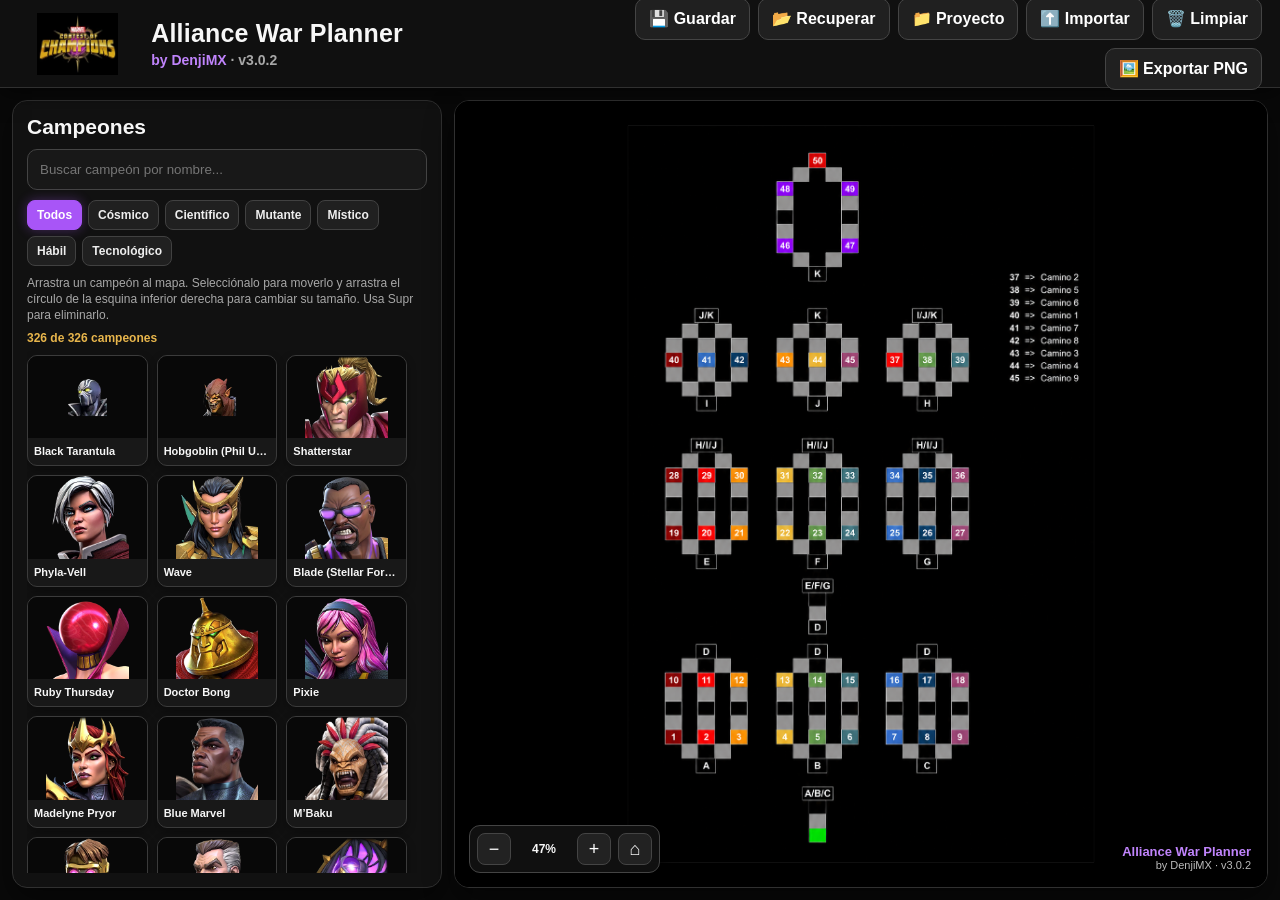
==== commit cc28c5f9: "Add custom favicon" ====
--- a/index.html
+++ b/index.html
@@ -1,6 +1,9 @@
 <!doctype html>
 <html lang="es">
 <head>
+<link rel="icon" type="image/png" href="favicon.png">
+<link rel="apple-touch-icon" href="favicon.png">
+<meta name="theme-color" content="#6D28D9">
 <meta charset="utf-8">
 <meta name="viewport" content="width=device-width,initial-scale=1">
 <title>Alliance War Planner v3.0.2 by DenjiMX</title>
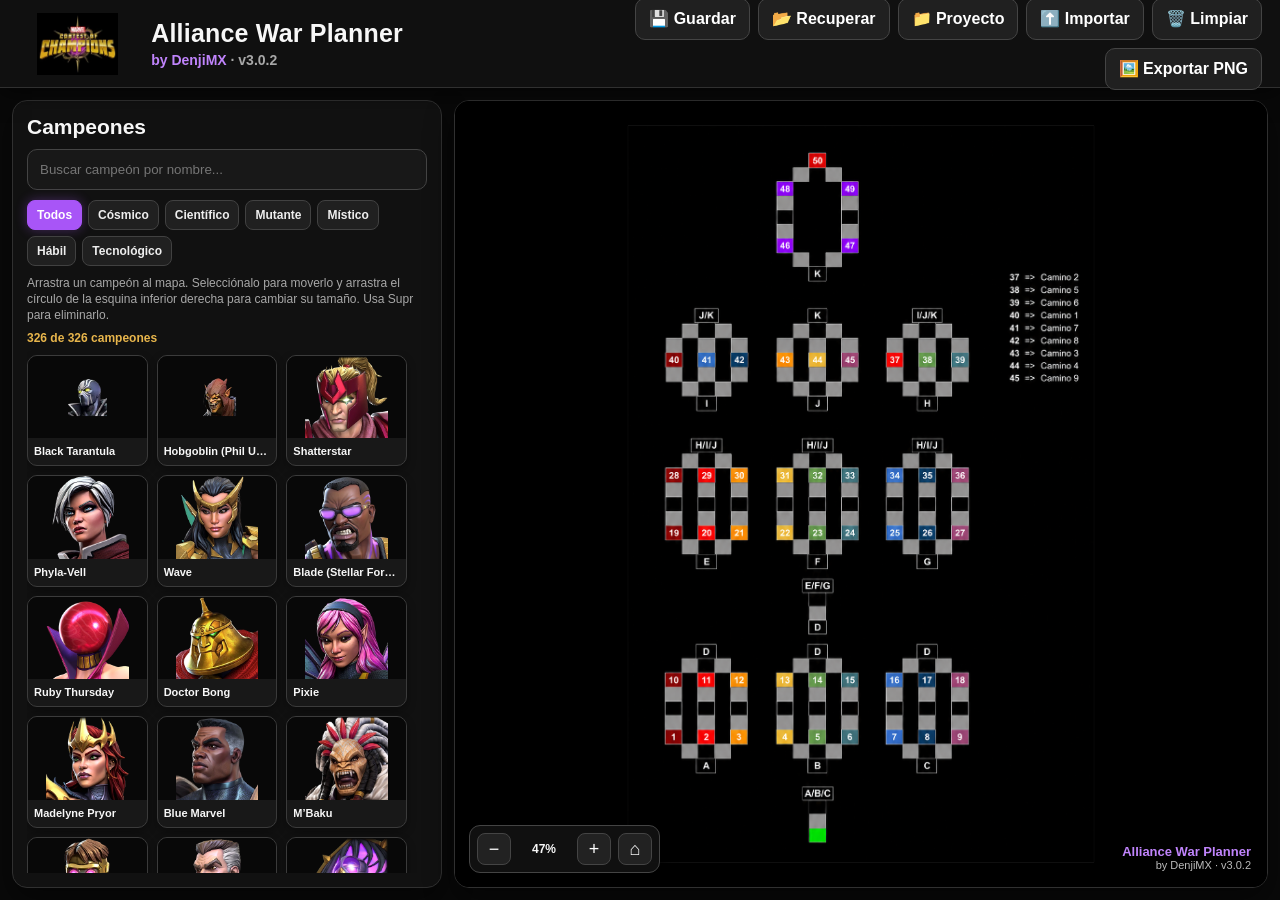
==== commit 23400e15: "Add custom favicon" ====
--- a/index.html
+++ b/index.html
@@ -4,6 +4,18 @@
 <link rel="icon" type="image/png" href="favicon.png">
 <link rel="apple-touch-icon" href="favicon.png">
 <meta name="theme-color" content="#6D28D9">
+<title>AW Planner | DenjiMX</title>
+
+<meta name="description"
+content="The ultimate Alliance War Planner for Marvel Contest of Champions.">
+
+<meta property="og:title"
+content="AW Planner | DenjiMX">
+
+<meta property="og:description"
+content="Plan your Alliance War defenses faster than ever.">
+<meta property="og:image"
+content="https://denjimx.github.io/alliance-war-planner/favicon.png">
 <meta charset="utf-8">
 <meta name="viewport" content="width=device-width,initial-scale=1">
 <title>Alliance War Planner v3.0.2 by DenjiMX</title>
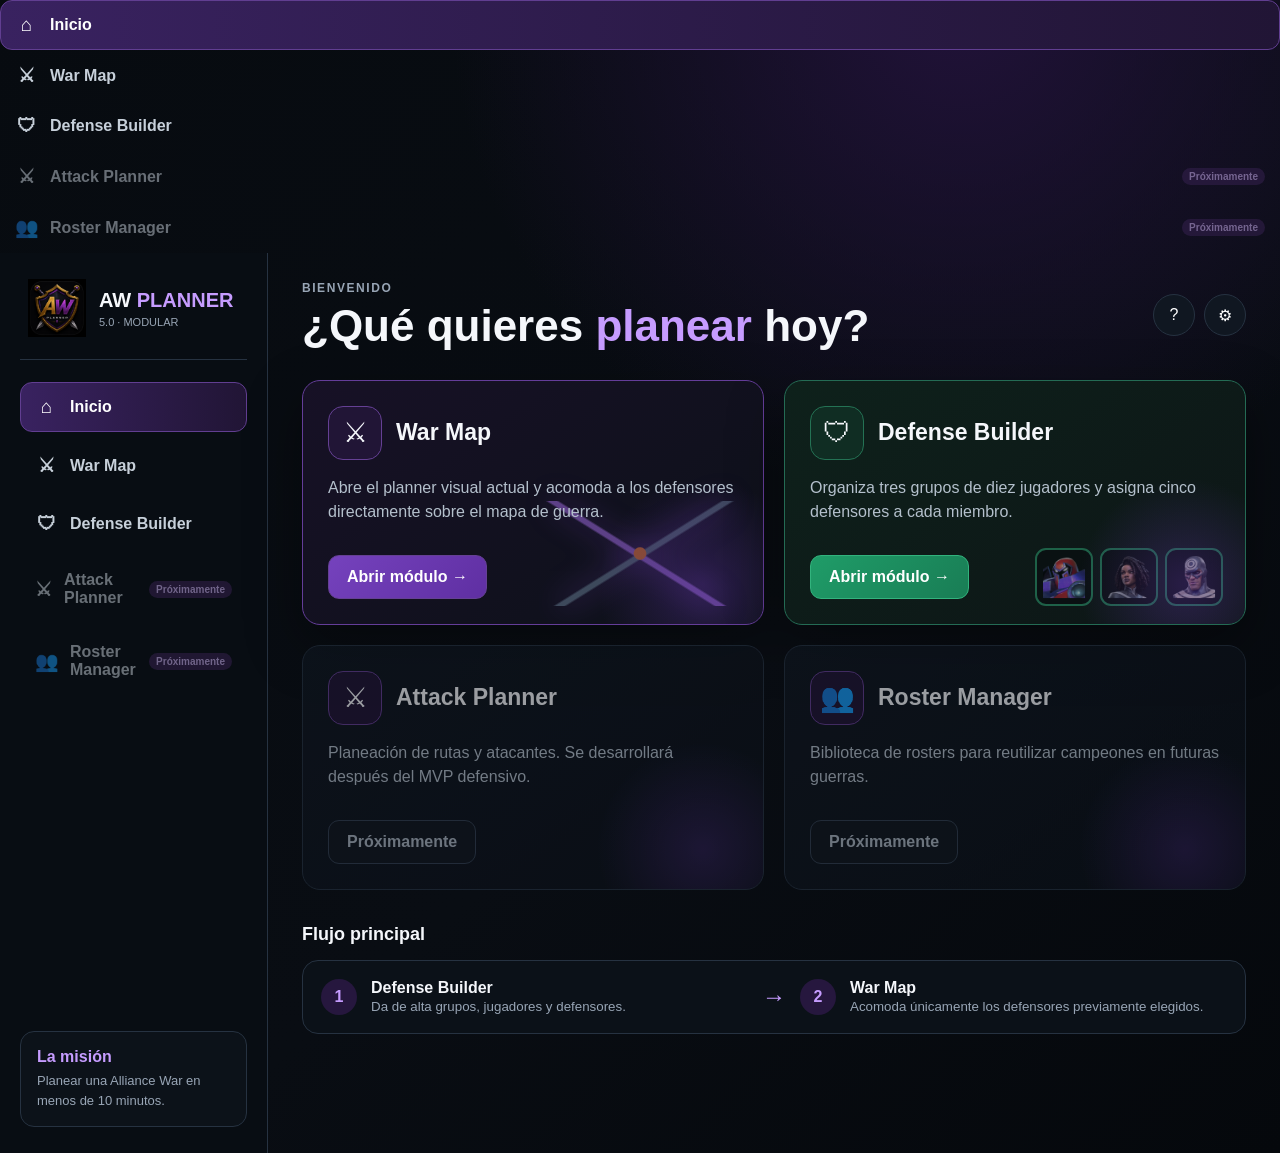
==== commit bea0705c: "AW Planner v5 Sprint 1: dashboard y navegación modular" ====
--- a/index.html
+++ b/index.html
@@ -1,103 +1 @@
-<!doctype html>
-<html lang="es">
-<head>
-<link rel="icon" type="image/png" href="favicon.png">
-<link rel="apple-touch-icon" href="favicon.png">
-<meta name="theme-color" content="#6D28D9">
-<title>AW Planner | DenjiMX</title>
-
-<meta name="description"
-content="The ultimate Alliance War Planner for Marvel Contest of Champions.">
-
-<meta property="og:title"
-content="AW Planner | DenjiMX">
-
-<meta property="og:description"
-content="Plan your Alliance War defenses faster than ever.">
-<meta property="og:image"
-content="https://denjimx.github.io/alliance-war-planner/favicon.png">
-<meta charset="utf-8">
-<meta name="viewport" content="width=device-width,initial-scale=1">
-<title>Alliance War Planner v3.0.2 by DenjiMX</title>
-<style>
-:root{--bg:#090909;--panel:#111;--card:#181818;--line:#303030;--text:#f7f7f7;--muted:#a8a8a8;--purple:#a855f7;--purple2:#c084fc;--gold:#e8b64c;--header:88px}
-*{box-sizing:border-box}html,body{height:100%}body{margin:0;background:var(--bg);color:var(--text);font-family:Inter,Segoe UI,Arial,sans-serif;overflow:hidden}
-button,.fileBtn{font:inherit}
-header{height:var(--header);background:#101010;border-bottom:1px solid var(--line);display:flex;align-items:center;padding:10px 18px;gap:14px;box-shadow:0 5px 20px #0008;position:relative;z-index:10}
-.logo{width:120px;height:62px;object-fit:contain}.brand{min-width:310px;margin-right:auto}.brand h1{font-size:25px;margin:0 0 4px;letter-spacing:.2px}.brand .sub{color:var(--purple2);font-weight:800;font-size:14px}.brand .version{color:var(--muted);font-weight:600}
-.toolbar{display:flex;gap:8px;align-items:center;flex-wrap:wrap;justify-content:flex-end}.btn,.fileBtn{height:42px;background:#202020;color:#fff;border:1px solid #444;border-radius:10px;padding:0 13px;cursor:pointer;font-weight:750;display:inline-flex;align-items:center;gap:7px;transition:.15s ease;white-space:nowrap}.btn:hover,.fileBtn:hover{background:#2a1838;border-color:var(--purple);box-shadow:0 0 0 2px #a855f722;color:#fff;transform:translateY(-1px)}.btn.gold:hover{border-color:var(--gold);background:#352b15}.btn.danger:hover{border-color:#ef4444;background:#321719}.btn:active,.fileBtn:active{transform:translateY(0)}
-.app{height:calc(100vh - var(--header));display:grid;grid-template-columns:430px minmax(0,1fr);gap:12px;padding:12px}
-aside{background:var(--panel);border:1px solid var(--line);border-radius:15px;padding:14px;display:flex;flex-direction:column;min-height:0;box-shadow:0 12px 30px #0007}aside h2{margin:0;font-size:21px}.search{width:100%;background:#181818;color:#fff;border:1px solid #444;border-radius:10px;padding:12px;margin:10px 0;outline:none}.search:focus{border-color:var(--purple);box-shadow:0 0 0 3px #a855f722}.filters{display:flex;gap:6px;flex-wrap:wrap;margin-bottom:9px}.filter{background:#202020;color:#eee;border:1px solid #414141;border-radius:8px;padding:7px 9px;font-size:12px;font-weight:800;cursor:pointer;transition:.15s}.filter:hover{border-color:var(--purple);background:#2a1838}.filter.active{background:var(--purple);border-color:var(--purple);color:#fff;box-shadow:0 0 12px #a855f755}.hint{font-size:12px;color:var(--muted);margin:0 0 7px;line-height:1.35}#status{font-size:12px;color:var(--gold);margin-bottom:5px;font-weight:700}
-#gallery{flex:1;min-height:0;overflow-y:auto;overflow-x:hidden;display:grid;grid-template-columns:repeat(3,minmax(0,1fr));grid-auto-rows:max-content;align-content:start;gap:9px;padding:5px 5px 14px 0;scrollbar-gutter:stable}.card{background:var(--card);border:1px solid #3b3b3b;border-radius:10px;overflow:hidden;cursor:grab;position:relative;min-width:0;transition:.15s;box-shadow:0 4px 10px #0005}.card:hover{border-color:var(--purple);box-shadow:0 0 0 2px #a855f733,0 8px 16px #0009;transform:translateY(-2px)}.card:active{cursor:grabbing}.card img{display:block;width:100%;height:auto;aspect-ratio:720/500;object-fit:contain;background:#080808}.card span{display:block;padding:7px 6px;font-size:11px;line-height:1.2;white-space:nowrap;overflow:hidden;text-overflow:ellipsis;font-weight:700}
-.workspace{background:#000;border:1px solid var(--line);border-radius:15px;overflow:hidden;position:relative;box-shadow:0 12px 30px #0007}.viewport{position:absolute;inset:0;overflow:hidden;background:#000;cursor:default}.viewport.panning{cursor:grabbing}.stage{position:absolute;width:997px;height:1577px;background:#000;transform-origin:0 0;box-shadow:0 0 0 1px #222,0 20px 60px #000}.stage>img{display:block;width:100%;height:100%;object-fit:contain;pointer-events:none;user-select:none}
-.placed-item{position:absolute;width:112px;height:78px;cursor:move;user-select:none;touch-action:none;z-index:2}.placed-item img{display:block;width:100%;height:100%;object-fit:cover;border:3px solid var(--purple);border-radius:10px;box-shadow:0 5px 15px #000;pointer-events:none}.placed-item.selected img{outline:2px solid #fff;box-shadow:0 0 0 4px #a855f744,0 8px 18px #000}.resize-handle{position:absolute;width:20px;height:20px;right:-9px;bottom:-9px;border-radius:50%;background:#fff;border:4px solid var(--purple);cursor:nwse-resize;display:none;z-index:4;box-shadow:0 2px 8px #000}.placed-item.selected .resize-handle{display:block}.name-tag{position:absolute;left:50%;bottom:-25px;transform:translateX(-50%);background:#111e;color:#fff;border:1px solid #555;border-radius:6px;padding:3px 6px;font-size:10px;font-weight:800;white-space:nowrap;display:none;pointer-events:none}.placed-item.selected .name-tag{display:block}
-.zoomBar{position:absolute;left:14px;bottom:14px;z-index:5;display:flex;align-items:center;gap:7px;background:#121212e8;border:1px solid #444;border-radius:11px;padding:7px;box-shadow:0 5px 16px #000}.zoomBar button{width:34px;height:32px;border:1px solid #444;background:#222;color:#fff;border-radius:8px;font-size:18px;cursor:pointer}.zoomBar button:hover{border-color:var(--purple);background:#2a1838}.zoomBar span{min-width:52px;text-align:center;font-size:12px;font-weight:800}.watermark{position:absolute;right:16px;bottom:16px;z-index:5;text-align:right;color:#bbb;font-size:11px;pointer-events:none;text-shadow:0 2px 4px #000}.watermark b{color:var(--purple2);font-size:13px}
-.toast{position:fixed;left:50%;top:104px;transform:translate(-50%,-20px);opacity:0;pointer-events:none;background:#171717;border:1px solid var(--purple);border-radius:10px;padding:10px 16px;font-weight:800;z-index:50;transition:.2s;box-shadow:0 8px 26px #000}.toast.show{opacity:1;transform:translate(-50%,0)}
-@media(max-width:1250px){.app{grid-template-columns:370px minmax(0,1fr)}#gallery{grid-template-columns:repeat(2,minmax(0,1fr))}.brand h1{font-size:21px}.btn,.fileBtn{padding:0 10px;font-size:13px}}
-@media(max-width:900px){body{overflow:auto}header{height:auto;min-height:88px;flex-wrap:wrap}.toolbar{width:100%;justify-content:flex-start}.app{height:calc(100vh - 150px);grid-template-columns:330px minmax(600px,1fr);overflow:auto}}
-</style>
-</head>
-<body>
-<header>
-<img class="logo" src="assets/logo.png" alt="Logo MCOC">
-<div class="brand"><h1>Alliance War Planner</h1><div class="sub">by DenjiMX <span class="version">· v3.0.2</span></div></div>
-<div class="toolbar">
-<button class="btn" id="saveLocal">💾 Guardar</button>
-<button class="btn" id="recoverLocal">📂 Recuperar</button>
-<button class="btn" id="downloadProject">📁 Proyecto</button>
-<label class="fileBtn">⬆️ Importar<input id="importProject" type="file" accept="application/json" hidden></label>
-<button class="btn danger" id="clear">🗑️ Limpiar</button>
-<button class="btn gold" id="export">🖼️ Exportar PNG</button>
-</div>
-</header>
-<div class="app">
-<aside>
-<h2>Campeones</h2>
-<input id="search" class="search" placeholder="Buscar campeón por nombre...">
-<div class="filters" id="filters"></div>
-<p class="hint">Arrastra un campeón al mapa. Selecciónalo para moverlo y arrastra el círculo de la esquina inferior derecha para cambiar su tamaño. Usa Supr para eliminarlo.</p>
-<div id="status"></div><div id="gallery"></div>
-</aside>
-<main class="workspace">
-<div id="viewport" class="viewport"><div id="stage" class="stage"><img id="map" src="assets/map.png" alt="Mapa de Alliance War"></div></div>
-<div class="zoomBar"><button id="zoomOut" title="Alejar">−</button><span id="zoomLabel">50%</span><button id="zoomIn" title="Acercar">+</button><button id="fit" title="Ajustar mapa">⌂</button></div>
-<div class="watermark"><b>Alliance War Planner</b><br>by DenjiMX · v3.0.2</div>
-</main>
-</div>
-<div id="toast" class="toast"></div>
-<script>
-const champions=[{"name":"Black Tarantula","class":"skill","classLabel":"Hábil","image":"assets/champions/skill/blacktarantula.png"},{"name":"Hobgoblin (Phil Urich)","class":"tech","classLabel":"Tecnológico","image":"assets/champions/tech/hobgoblin-philurich.png"},{"name":"Shatterstar","class":"mutant","classLabel":"Mutante","image":"assets/champions/mutant/shatterstar.png"},{"name":"Phyla-Vell","class":"cosmic","classLabel":"Cósmico","image":"assets/champions/cosmic/phylavell.png"},{"name":"Wave","class":"science","classLabel":"Científico","image":"assets/champions/science/wave.png"},{"name":"Blade (Stellar Forged)","class":"mystic","classLabel":"Místico","image":"assets/champions/mystic/blade-stellar.png"},{"name":"Ruby Thursday","class":"tech","classLabel":"Tecnológico","image":"assets/champions/tech/rubythursday.png"},{"name":"Doctor Bong","class":"skill","classLabel":"Hábil","image":"assets/champions/skill/doctorbong.png"},{"name":"Pixie","class":"mutant","classLabel":"Mutante","image":"assets/champions/mutant/pixie.png"},{"name":"Madelyne Pryor","class":"mystic","classLabel":"Místico","image":"assets/champions/mystic/madelynepryor.png"},{"name":"Blue Marvel","class":"science","classLabel":"Científico","image":"assets/champions/science/bluemarvel.png"},{"name":"M’Baku","class":"skill","classLabel":"Hábil","image":"assets/champions/skill/mbaku.png"},{"name":"Star-Lord (Stellar Forged)","class":"skill","classLabel":"Hábil","image":"assets/champions/skill/starlord-stellar.png"},{"name":"Spider-Slayer (J. Jonah Jameson)","class":"tech","classLabel":"Tecnológico","image":"assets/champions/tech/jjj-spiderslayer.png"},{"name":"Imperiosa","class":"cosmic","classLabel":"Cósmico","image":"assets/champions/cosmic/imperiosa.png"},{"name":"Spider-Man (Pavitr Prabhakar)","class":"mystic","classLabel":"Místico","image":"assets/champions/mystic/spiderman-pavitr.png"},{"name":"Lizard","class":"science","classLabel":"Científico","image":"assets/champions/science/lizard.png"},{"name":"Franken-Castle","class":"skill","classLabel":"Hábil","image":"assets/champions/skill/frankencastle.png"},{"name":"Dracula","class":"mystic","classLabel":"Místico","image":"assets/champions/mystic/dracula.png"},{"name":"Mr. Knight","class":"skill","classLabel":"Hábil","image":"assets/champions/skill/misterknight.png"},{"name":"Silver Samurai","class":"mutant","classLabel":"Mutante","image":"assets/champions/mutant/silversamurai.png"},{"name":"Cassandra Nova","class":"mutant","classLabel":"Mutante","image":"assets/champions/mutant/cassandranova.png"},{"name":"Solvarch","class":"tech","classLabel":"Tecnológico","image":"assets/champions/tech/solvarch.png"},{"name":"High Evolutionary","class":"science","classLabel":"Científico","image":"assets/champions/science/highevolutionary.png"},{"name":"The Maker","class":"tech","classLabel":"Tecnológico","image":"assets/champions/tech/maker.png"},{"name":"Nico Minoru","class":"mystic","classLabel":"Místico","image":"assets/champions/mystic/nicominoru.png"},{"name":"Karolina Dean","class":"cosmic","classLabel":"Cósmico","image":"assets/champions/cosmic/karolinadean.png"},{"name":"Yelena Belova","class":"skill","classLabel":"Hábil","image":"assets/champions/skill/yelenabelova.png"},{"name":"Dark Phoenix","class":"cosmic","classLabel":"Cósmico","image":"assets/champions/cosmic/dark-phoenix.png"},{"name":"Lumatrix","class":"skill","classLabel":"Hábil","image":"assets/champions/skill/lumatrix.png"},{"name":"Spider-Woman","class":"science","classLabel":"Científico","image":"assets/champions/science/spiderwoman.png"},{"name":"Jean Grey","class":"mutant","classLabel":"Mutante","image":"assets/champions/mutant/jeangrey-current.png"},{"name":"Bastion","class":"tech","classLabel":"Tecnológico","image":"assets/champions/tech/bastion.png"},{"name":"Falcon (Joaquin Torres)","class":"science","classLabel":"Científico","image":"assets/champions/science/falcon-joaquintorres.png"},{"name":"Arnim Zola","class":"tech","classLabel":"Tecnológico","image":"assets/champions/tech/arnimzola.png"},{"name":"Gentle","class":"mutant","classLabel":"Mutante","image":"assets/champions/mutant/gentle.png"},{"name":"Okoye","class":"skill","classLabel":"Hábil","image":"assets/champions/skill/okoye.png"},{"name":"Thanos (Deathless)","class":"cosmic","classLabel":"Cósmico","image":"assets/champions/cosmic/thanos-deathless-trophy.png"},{"name":"Isophyne","class":"mystic","classLabel":"Místico","image":"assets/champions/mystic/isophyne.png"},{"name":"Dazzler","class":"mutant","classLabel":"Mutante","image":"assets/champions/mutant/dazzler.png"},{"name":"Spiral","class":"mystic","classLabel":"Místico","image":"assets/champions/mystic/spiral.png"},{"name":"Jack O’Lantern","class":"tech","classLabel":"Tecnológico","image":"assets/champions/tech/jackolantern.png"},{"name":"Scream","class":"cosmic","classLabel":"Cósmico","image":"assets/champions/cosmic/scream.png"},{"name":"She-Hulk (Deathless)","class":"science","classLabel":"Científico","image":"assets/champions/science/shehulk-1.png"},{"name":"Shathra","class":"mystic","classLabel":"Místico","image":"assets/champions/mystic/shathra.png"},{"name":"Count Nefaria","class":"science","classLabel":"Científico","image":"assets/champions/science/countnefaria.png"},{"name":"Enchantress","class":"mystic","classLabel":"Místico","image":"assets/champions/mystic/enchantress.png"},{"name":"Beta Ray Bill","class":"cosmic","classLabel":"Cósmico","image":"assets/champions/cosmic/betaraybill.png"},{"name":"Vision (Deathless)","class":"tech","classLabel":"Tecnológico","image":"assets/champions/tech/vision-deathless.png"},{"name":"The Leader","class":"science","classLabel":"Científico","image":"assets/champions/science/leader.png"},{"name":"Patriot","class":"skill","classLabel":"Hábil","image":"assets/champions/skill/patriot.png"},{"name":"Northstar","class":"mutant","classLabel":"Mutante","image":"assets/champions/mutant/northstar.png"},{"name":"Arcade","class":"tech","classLabel":"Tecnológico","image":"assets/champions/tech/arcade.png"},{"name":"Silver Sable","class":"skill","classLabel":"Hábil","image":"assets/champions/skill/silversable.png"},{"name":"Negasonic Teenage Warhead","class":"mutant","classLabel":"Mutante","image":"assets/champions/mutant/negasonicteenagewarhead.png"},{"name":"King Groot (Deathless)","class":"cosmic","classLabel":"Cósmico","image":"assets/champions/cosmic/groot-king-deathless.png"},{"name":"Prowler","class":"tech","classLabel":"Tecnológico","image":"assets/champions/tech/prowler.png"},{"name":"Spider-Punk","class":"science","classLabel":"Científico","image":"assets/champions/science/spiderpunk.png"},{"name":"The Destroyer","class":"mystic","classLabel":"Místico","image":"assets/champions/mystic/destroyer.png"},{"name":"The Serpent","class":"cosmic","classLabel":"Cósmico","image":"assets/champions/cosmic/serpent.png"},{"name":"Ironheart","class":"tech","classLabel":"Tecnológico","image":"assets/champions/tech/ironheart.png"},{"name":"Dust","class":"mutant","classLabel":"Mutante","image":"assets/champions/mutant/dust.png"},{"name":"White Tiger","class":"mystic","classLabel":"Místico","image":"assets/champions/mystic/whitetiger.png"},{"name":"Bullseye","class":"skill","classLabel":"Hábil","image":"assets/champions/skill/bullseye.png"},{"name":"Onslaught","class":"mutant","classLabel":"Mutante","image":"assets/champions/mutant/onslaught.png"},{"name":"Guillotine (Deathless)","class":"mystic","classLabel":"Místico","image":"assets/champions/mystic/guillotine-nameless.png"},{"name":"Maestro","class":"cosmic","classLabel":"Cósmico","image":"assets/champions/cosmic/maestro-trophy.png"},{"name":"Chee'ilth","class":"skill","classLabel":"Hábil","image":"assets/champions/skill/cheeilth.png"},{"name":"Kushala","class":"mystic","classLabel":"Místico","image":"assets/champions/mystic/kushala.png"},{"name":"Morbius","class":"science","classLabel":"Científico","image":"assets/champions/science/morbius.png"},{"name":"Werewolf By Night","class":"mystic","classLabel":"Místico","image":"assets/champions/mystic/werewolfbynight.png"},{"name":"Gladiator","class":"cosmic","classLabel":"Cósmico","image":"assets/champions/cosmic/gladiator.png"},{"name":"Photon","class":"science","classLabel":"Científico","image":"assets/champions/science/photon.png"},{"name":"Vox","class":"cosmic","classLabel":"Cósmico","image":"assets/champions/cosmic/vox.png"},{"name":"Kindred","class":"mystic","classLabel":"Místico","image":"assets/champions/mystic/kindred.png"},{"name":"Silk","class":"science","classLabel":"Científico","image":"assets/champions/science/silk.png"},{"name":"Lady Deathstrike","class":"tech","classLabel":"Tecnológico","image":"assets/champions/tech/ladydeathstrike.png"},{"name":"Dani Moonstar","class":"mutant","classLabel":"Mutante","image":"assets/champions/mutant/danimoonstar.png"},{"name":"Moondragon","class":"skill","classLabel":"Hábil","image":"assets/champions/skill/moondragon.png"},{"name":"Adam Warlock","class":"cosmic","classLabel":"Cósmico","image":"assets/champions/cosmic/adam.png"},{"name":"Shocker","class":"tech","classLabel":"Tecnológico","image":"assets/champions/tech/shocker.png"},{"name":"Sandman","class":"science","classLabel":"Científico","image":"assets/champions/science/sandman.png"},{"name":"Viv Vision","class":"tech","classLabel":"Tecnológico","image":"assets/champions/tech/vivvision.png"},{"name":"Kate Bishop","class":"skill","classLabel":"Hábil","image":"assets/champions/skill/katebishop.png"},{"name":"Cassie Lang","class":"science","classLabel":"Científico","image":"assets/champions/science/cassielang.png"},{"name":"Ant-Man (Future)","class":"tech","classLabel":"Tecnológico","image":"assets/champions/tech/antman-future.png"},{"name":"Baron Zemo","class":"skill","classLabel":"Hábil","image":"assets/champions/skill/baronzemo.png"},{"name":"Absorbing Man","class":"mystic","classLabel":"Místico","image":"assets/champions/mystic/absorbingman.png"},{"name":"Wong","class":"mystic","classLabel":"Místico","image":"assets/champions/mystic/wong.png"},{"name":"Wiccan","class":"mystic","classLabel":"Místico","image":"assets/champions/mystic/wiccan.png"},{"name":"Valkyrie","class":"skill","classLabel":"Hábil","image":"assets/champions/skill/valkyrie.png"},{"name":"Titania","class":"science","classLabel":"Científico","image":"assets/champions/science/titania.png"},{"name":"Spot","class":"science","classLabel":"Científico","image":"assets/champions/science/spot.png"},{"name":"Spider-Man (Supreme)","class":"mystic","classLabel":"Místico","image":"assets/champions/mystic/spiderman-supreme.png"},{"name":"Shuri","class":"tech","classLabel":"Tecnológico","image":"assets/champions/tech/shuri.png"},{"name":"Rintrah","class":"mystic","classLabel":"Místico","image":"assets/champions/mystic/rintrah.png"},{"name":"QuickSilver","class":"science","classLabel":"Científico","image":"assets/champions/science/quicksilver.png"},{"name":"Mantis","class":"skill","classLabel":"Hábil","image":"assets/champions/skill/mantis.png"},{"name":"Jessica Jones","class":"science","classLabel":"Científico","image":"assets/champions/science/jessica.png"},{"name":"Iron Man (Infamous)","class":"tech","classLabel":"Tecnológico","image":"assets/champions/tech/ironman-infamous.png"},{"name":"Hulkling","class":"cosmic","classLabel":"Cósmico","image":"assets/champions/cosmic/hulkling.png"},{"name":"Gorr","class":"cosmic","classLabel":"Cósmico","image":"assets/champions/cosmic/gorr.png"},{"name":"Galan","class":"cosmic","classLabel":"Cósmico","image":"assets/champions/cosmic/galan.png"},{"name":"Attuma","class":"skill","classLabel":"Hábil","image":"assets/champions/skill/attuma.png"},{"name":"Black Cat","class":"skill","classLabel":"Hábil","image":"assets/champions/skill/black-cat.png"},{"name":"Misty Knight","class":"skill","classLabel":"Hábil","image":"assets/champions/skill/misty-knight.png"},{"name":"Captain Britain","class":"mutant","classLabel":"Mutante","image":"assets/champions/mutant/captainbritain.png"},{"name":"Sauron","class":"mutant","classLabel":"Mutante","image":"assets/champions/mutant/sauron.png"},{"name":"Captain America (Sam Wilson)","class":"tech","classLabel":"Tecnológico","image":"assets/champions/tech/captainamerica-samwilson.png"},{"name":"Scorpion","class":"science","classLabel":"Científico","image":"assets/champions/science/scorpion.png"},{"name":"Toad","class":"mutant","classLabel":"Mutante","image":"assets/champions/mutant/toad.png"},{"name":"Omega Sentinel","class":"tech","classLabel":"Tecnológico","image":"assets/champions/tech/omegasentinel.png"},{"name":"Odin","class":"cosmic","classLabel":"Cósmico","image":"assets/champions/cosmic/odin.png"},{"name":"Psycho-Man","class":"tech","classLabel":"Tecnológico","image":"assets/champions/tech/psycho-man.png"},{"name":"Purgatory","class":"mystic","classLabel":"Místico","image":"assets/champions/mystic/purgatory.png"},{"name":"Super-Skrull","class":"cosmic","classLabel":"Cósmico","image":"assets/champions/cosmic/super-skrull.png"},{"name":"Kraven","class":"skill","classLabel":"Hábil","image":"assets/champions/skill/kraven.png"},{"name":"America Chavez","class":"mystic","classLabel":"Místico","image":"assets/champions/mystic/americachavez.png"},{"name":"Mangog","class":"mystic","classLabel":"Místico","image":"assets/champions/mystic/mangog.png"},{"name":"Jubilee","class":"mutant","classLabel":"Mutante","image":"assets/champions/mutant/jubilee.png"},{"name":"Jabari Panther","class":"skill","classLabel":"Hábil","image":"assets/champions/skill/jabari-panther.png"},{"name":"Ikaris","class":"cosmic","classLabel":"Cósmico","image":"assets/champions/cosmic/ikaris.png"},{"name":"Peni Parker","class":"tech","classLabel":"Tecnológico","image":"assets/champions/tech/peniparker.png"},{"name":"Silver Centurion","class":"tech","classLabel":"Tecnológico","image":"assets/champions/tech/ironman-silvercenturion.png"},{"name":"Anti-Venom","class":"science","classLabel":"Científico","image":"assets/champions/science/antivenom.png"},{"name":"The Overseer","class":"science","classLabel":"Científico","image":"assets/champions/science/maestro-overseer.png"},{"name":"Sersi","class":"cosmic","classLabel":"Cósmico","image":"assets/champions/cosmic/sersi.png"},{"name":"Stryfe","class":"mutant","classLabel":"Mutante","image":"assets/champions/mutant/stryfe.png"},{"name":"Shang Chi","class":"skill","classLabel":"Hábil","image":"assets/champions/skill/shangchi.png"},{"name":"Spider Man 2099","class":"science","classLabel":"Científico","image":"assets/champions/science/spiderman-2099.png"},{"name":"Mister Negative","class":"science","classLabel":"Científico","image":"assets/champions/science/misternegative.png"},{"name":"Scarlet Witch (Sigil)","class":"mystic","classLabel":"Místico","image":"assets/champions/mystic/scarletwitch-current.png"},{"name":"Knull","class":"cosmic","classLabel":"Cósmico","image":"assets/champions/cosmic/knull.png"},{"name":"Nimrod","class":"tech","classLabel":"Tecnológico","image":"assets/champions/tech/nimrod.png"},{"name":"Hercules","class":"cosmic","classLabel":"Cósmico","image":"assets/champions/cosmic/hercules.png"},{"name":"Kitty Pryde","class":"mutant","classLabel":"Mutante","image":"assets/champions/mutant/kittypryde.png"},{"name":"Nova","class":"cosmic","classLabel":"Cósmico","image":"assets/champions/cosmic/nova.png"},{"name":"Air-Walker","class":"cosmic","classLabel":"Cósmico","image":"assets/champions/cosmic/air-walker.png"},{"name":"Squirrel Girl","class":"skill","classLabel":"Hábil","image":"assets/champions/skill/squirrelgirl.png"},{"name":"Platinum Pool","class":"mutant","classLabel":"Mutante","image":"assets/champions/mutant/platinum-pool.png"},{"name":"Terrax","class":"cosmic","classLabel":"Cósmico","image":"assets/champions/cosmic/terrax.png"},{"name":"Red Guardian","class":"science","classLabel":"Científico","image":"assets/champions/science/redguardian.png"},{"name":"Longshot","class":"mystic","classLabel":"Místico","image":"assets/champions/mystic/longshot.png"},{"name":"Sasquatch","class":"mystic","classLabel":"Místico","image":"assets/champions/mystic/sasquatch.png"},{"name":"Wolverine (Weapon X)","class":"mutant","classLabel":"Mutante","image":"assets/champions/mutant/wolverine-weaponx.png"},{"name":"Storm (Pyramid X)","class":"mutant","classLabel":"Mutante","image":"assets/champions/mutant/storm-pyramid-x.png"},{"name":"Red Goblin","class":"cosmic","classLabel":"Cósmico","image":"assets/champions/cosmic/red-goblin.png"},{"name":"Black Widow (Deadly Origin)","class":"skill","classLabel":"Hábil","image":"assets/champions/skill/black-widow-deadly-origin.png"},{"name":"Hit-Monkey","class":"skill","classLabel":"Hábil","image":"assets/champions/skill/hitmonkey.png"},{"name":"Spider-Ham","class":"science","classLabel":"Científico","image":"assets/champions/science/spiderham.png"},{"name":"Dragon Man","class":"mystic","classLabel":"Místico","image":"assets/champions/mystic/dragonman.png"},{"name":"Mojo","class":"mystic","classLabel":"Místico","image":"assets/champions/mystic/mojo.png"},{"name":"Guardian","class":"tech","classLabel":"Tecnológico","image":"assets/champions/tech/guardian.png"},{"name":"Hulk (Immortal)","class":"science","classLabel":"Científico","image":"assets/champions/science/hulk-immortal.png"},{"name":"Abomination (Immortal)","class":"science","classLabel":"Científico","image":"assets/champions/science/abomination-immortal.png"},{"name":"Sorcerer Supreme","class":"mystic","classLabel":"Místico","image":"assets/champions/mystic/drstrange-realm.png"},{"name":"Professor X","class":"mutant","classLabel":"Mutante","image":"assets/champions/mutant/professorx.png"},{"name":"Mole Man","class":"skill","classLabel":"Hábil","image":"assets/champions/skill/moleman.png"},{"name":"Tigra","class":"mystic","classLabel":"Místico","image":"assets/champions/mystic/tigra.png"},{"name":"Cosmic Ghost Rider","class":"cosmic","classLabel":"Cósmico","image":"assets/champions/cosmic/ghostrider-cosmic.png"},{"name":"Apocalypse","class":"mutant","classLabel":"Mutante","image":"assets/champions/mutant/apocalypse.png"},{"name":"Ronin","class":"skill","classLabel":"Hábil","image":"assets/champions/skill/ronin.png"},{"name":"Invisible Woman","class":"science","classLabel":"Científico","image":"assets/champions/science/invisible-woman.png"},{"name":"Man-Thing","class":"mystic","classLabel":"Místico","image":"assets/champions/mystic/manthing.png"},{"name":"Mister Sinister","class":"mutant","classLabel":"Mutante","image":"assets/champions/mutant/mistersinister.png"},{"name":"Cull Obsidian","class":"cosmic","classLabel":"Cósmico","image":"assets/champions/cosmic/cullobsidian.png"},{"name":"Annihilus","class":"cosmic","classLabel":"Cósmico","image":"assets/champions/cosmic/annihilus.png"},{"name":"Mysterio","class":"tech","classLabel":"Tecnológico","image":"assets/champions/tech/mysterio.png"},{"name":"Elsa Bloodstone","class":"skill","classLabel":"Hábil","image":"assets/champions/skill/elsabloodstone.png"},{"name":"Spider-Man (Stealth-Suit)","class":"skill","classLabel":"Hábil","image":"assets/champions/skill/spiderman-stealth.png"},{"name":"Ebony Maw","class":"mystic","classLabel":"Místico","image":"assets/champions/mystic/ebonymaw.png"},{"name":"Havok","class":"mutant","classLabel":"Mutante","image":"assets/champions/mutant/havok.png"},{"name":"Silver Surfer","class":"cosmic","classLabel":"Cósmico","image":"assets/champions/cosmic/silver-surfer.png"},{"name":"Vision (Aarkus)","class":"cosmic","classLabel":"Cósmico","image":"assets/champions/cosmic/vision-aarkus.png"},{"name":"Thing","class":"science","classLabel":"Científico","image":"assets/champions/science/thing.png"},{"name":"Captain Marvel","class":"cosmic","classLabel":"Cósmico","image":"assets/champions/cosmic/captainmarvel-movie.png"},{"name":"Namor","class":"mutant","classLabel":"Mutante","image":"assets/champions/mutant/namor.png"},{"name":"Sunspot","class":"mutant","classLabel":"Mutante","image":"assets/champions/mutant/sunspot.png"},{"name":"Guillotine 2099","class":"tech","classLabel":"Tecnológico","image":"assets/champions/tech/guillotine-2099.png"},{"name":"Mister Fantastic","class":"science","classLabel":"Científico","image":"assets/champions/science/mister-fantastic.png"},{"name":"Warlock","class":"tech","classLabel":"Tecnológico","image":"assets/champions/tech/warlock.png"},{"name":"Nick Fury","class":"skill","classLabel":"Hábil","image":"assets/champions/skill/nickfury.png"},{"name":"Human Torch","class":"science","classLabel":"Científico","image":"assets/champions/science/human-torch.png"},{"name":"Diablo","class":"mystic","classLabel":"Místico","image":"assets/champions/mystic/diablo.png"},{"name":"Doctor Doom","class":"mystic","classLabel":"Místico","image":"assets/champions/mystic/doctordoom.png"},{"name":"Black Widow (Claire Voyant)","class":"mystic","classLabel":"Místico","image":"assets/champions/mystic/blackwidow-timely.png"},{"name":"Red Skull","class":"tech","classLabel":"Tecnológico","image":"assets/champions/tech/redskull.png"},{"name":"Korg","class":"skill","classLabel":"Hábil","image":"assets/champions/skill/korg.png"},{"name":"Sentry","class":"science","classLabel":"Científico","image":"assets/champions/science/sentry.png"},{"name":"The Champion","class":"cosmic","classLabel":"Cósmico","image":"assets/champions/cosmic/champion.png"},{"name":"Darkhawk","class":"tech","classLabel":"Tecnológico","image":"assets/champions/tech/darkhawk.png"},{"name":"Sabretooth","class":"mutant","classLabel":"Mutante","image":"assets/champions/mutant/sabretooth.png"},{"name":"Goldpool","class":"mutant","classLabel":"Mutante","image":"assets/champions/mutant/goldpool.png"},{"name":"Heimdall","class":"cosmic","classLabel":"Cósmico","image":"assets/champions/cosmic/heimdall.png"},{"name":"Venom The Duck","class":"cosmic","classLabel":"Cósmico","image":"assets/champions/cosmic/venom-the-duck.png"},{"name":"Proxima Midnight","class":"cosmic","classLabel":"Cósmico","image":"assets/champions/cosmic/proximamidnight.png"},{"name":"Sentinel","class":"tech","classLabel":"Tecnológico","image":"assets/champions/tech/sentinel.png"},{"name":"Iron Man (Infinity War)","class":"tech","classLabel":"Tecnológico","image":"assets/champions/tech/ironman-movie.png"},{"name":"Night Thrasher","class":"skill","classLabel":"Hábil","image":"assets/champions/skill/nightthrasher.png"},{"name":"Masacre","class":"skill","classLabel":"Hábil","image":"assets/champions/skill/masacre.png"},{"name":"Wasp","class":"science","classLabel":"Científico","image":"assets/champions/science/wasp.png"},{"name":"Hulk (Ragnarok)","class":"science","classLabel":"Científico","image":"assets/champions/science/hulk-ragnarok.png"},{"name":"Domino","class":"mutant","classLabel":"Mutante","image":"assets/champions/mutant/domino.png"},{"name":"Killmonger","class":"skill","classLabel":"Hábil","image":"assets/champions/skill/killmonger.png"},{"name":"Symbiote Supreme","class":"mystic","classLabel":"Místico","image":"assets/champions/mystic/symbiote-supreme.png"},{"name":"Emma Frost","class":"mutant","classLabel":"Mutante","image":"assets/champions/mutant/emmafrost.png"},{"name":"Void","class":"science","classLabel":"Científico","image":"assets/champions/science/void.png"},{"name":"Corvus Glaive","class":"cosmic","classLabel":"Cósmico","image":"assets/champions/cosmic/corvusglaive.png"},{"name":"Bishop","class":"mutant","classLabel":"Mutante","image":"assets/champions/mutant/bishop.png"},{"name":"Omega Red","class":"mutant","classLabel":"Mutante","image":"assets/champions/mutant/omega-red.png"},{"name":"Ghost","class":"tech","classLabel":"Tecnológico","image":"assets/champions/tech/ghost.png"},{"name":"Ægon","class":"skill","classLabel":"Hábil","image":"assets/champions/skill/aegon.png"},{"name":"Captain America (Infinity War)","class":"science","classLabel":"Científico","image":"assets/champions/science/caiw.png"},{"name":"Green Goblin","class":"tech","classLabel":"Tecnológico","image":"assets/champions/tech/green-goblin.png"},{"name":"Yondu","class":"tech","classLabel":"Tecnológico","image":"assets/champions/tech/yondu.png"},{"name":"Vulture","class":"tech","classLabel":"Tecnológico","image":"assets/champions/tech/vulture.png"},{"name":"Gwenpool","class":"skill","classLabel":"Hábil","image":"assets/champions/skill/gwenpool.png"},{"name":"Taskmaster","class":"skill","classLabel":"Hábil","image":"assets/champions/skill/taskmaster.png"},{"name":"M.O.D.O.K.","class":"science","classLabel":"Científico","image":"assets/champions/science/modok.png"},{"name":"Dormammu","class":"mystic","classLabel":"Místico","image":"assets/champions/mystic/dormammu.png"},{"name":"Iceman","class":"mutant","classLabel":"Mutante","image":"assets/champions/mutant/iceman.png"},{"name":"Psylocke","class":"mutant","classLabel":"Mutante","image":"assets/champions/mutant/psylocke.png"},{"name":"Carnage","class":"cosmic","classLabel":"Cósmico","image":"assets/champions/cosmic/carnage.png"},{"name":"Spider Man (Stark Enhanced)","class":"tech","classLabel":"Tecnológico","image":"assets/champions/tech/spiderman-movie.png"},{"name":"Doctor Octopus","class":"tech","classLabel":"Tecnológico","image":"assets/champions/tech/doctor-octopus.png"},{"name":"Blade","class":"skill","classLabel":"Hábil","image":"assets/champions/skill/blade.png"},{"name":"Thor (Ragnarok)","class":"skill","classLabel":"Hábil","image":"assets/champions/skill/thor-ragnarok.png"},{"name":"Morningstar","class":"mystic","classLabel":"Místico","image":"assets/champions/mystic/morningstar.png"},{"name":"Mephisto","class":"mystic","classLabel":"Místico","image":"assets/champions/mystic/mephisto.png"},{"name":"Hela","class":"cosmic","classLabel":"Cósmico","image":"assets/champions/cosmic/hela.png"},{"name":"Nebula","class":"tech","classLabel":"Tecnológico","image":"assets/champions/tech/nebula.png"},{"name":"Punisher 2099","class":"tech","classLabel":"Tecnológico","image":"assets/champions/tech/punisher-2099.png"},{"name":"The Hood","class":"mystic","classLabel":"Místico","image":"assets/champions/mystic/hood.png"},{"name":"Angela","class":"cosmic","classLabel":"Cósmico","image":"assets/champions/cosmic/angela.png"},{"name":"Medusa","class":"cosmic","classLabel":"Cósmico","image":"assets/champions/cosmic/medusa.png"},{"name":"King Groot","class":"cosmic","classLabel":"Cósmico","image":"assets/champions/cosmic/king-groot.png"},{"name":"Cable","class":"mutant","classLabel":"Mutante","image":"assets/champions/mutant/cable.png"},{"name":"Kingpin","class":"skill","classLabel":"Hábil","image":"assets/champions/skill/kingpin.png"},{"name":"Archangel","class":"mutant","classLabel":"Mutante","image":"assets/champions/mutant/archangel.png"},{"name":"Agent Venom","class":"skill","classLabel":"Hábil","image":"assets/champions/skill/agentvenom.png"},{"name":"Black Panther (Civil War)","class":"skill","classLabel":"Hábil","image":"assets/champions/skill/blackpanther-cw.png"},{"name":"Loki","class":"mystic","classLabel":"Místico","image":"assets/champions/mystic/loki.png"},{"name":"Beast","class":"mutant","classLabel":"Mutante","image":"assets/champions/mutant/beast.png"},{"name":"Cyclops (Blue Team)","class":"mutant","classLabel":"Mutante","image":"assets/champions/mutant/cyclops-1.png"},{"name":"Thanos","class":"cosmic","classLabel":"Cósmico","image":"assets/champions/cosmic/thanos.png"},{"name":"Ultron (Classic)","class":"tech","classLabel":"Tecnológico","image":"assets/champions/tech/ultron-classic.png"},{"name":"Civil Warrior","class":"tech","classLabel":"Tecnológico","image":"assets/champions/tech/civilwarrior.png"},{"name":"Ghost Rider","class":"mystic","classLabel":"Místico","image":"assets/champions/mystic/ghostrider.png"},{"name":"Mordo","class":"mystic","classLabel":"Místico","image":"assets/champions/mystic/karlmordo.png"},{"name":"Wolverine (X 23)","class":"mutant","classLabel":"Mutante","image":"assets/champions/mutant/x23.png"},{"name":"Old Man Logan","class":"mutant","classLabel":"Mutante","image":"assets/champions/mutant/wolverine-oldman.png"},{"name":"Rogue","class":"mutant","classLabel":"Mutante","image":"assets/champions/mutant/rogue.png"},{"name":"Nightcrawler","class":"mutant","classLabel":"Mutante","image":"assets/champions/mutant/nightcrawler.png"},{"name":"Ms. Marvel (Kamala Khan)","class":"cosmic","classLabel":"Cósmico","image":"assets/champions/cosmic/ms-marvel-kamala-khan.png"},{"name":"Phoenix","class":"cosmic","classLabel":"Cósmico","image":"assets/champions/cosmic/phoenix.png"},{"name":"Karnak","class":"skill","classLabel":"Hábil","image":"assets/champions/skill/karnak.png"},{"name":"Doctor Voodoo","class":"mystic","classLabel":"Místico","image":"assets/champions/mystic/brothervoodoo.png"},{"name":"Gambit","class":"mutant","classLabel":"Mutante","image":"assets/champions/mutant/gambit.png"},{"name":"Howard The Duck","class":"tech","classLabel":"Tecnológico","image":"assets/champions/tech/howardmech.png"},{"name":"Falcon","class":"skill","classLabel":"Hábil","image":"assets/champions/skill/falcon.png"},{"name":"Crossbones","class":"skill","classLabel":"Hábil","image":"assets/champions/skill/crossbones.png"},{"name":"She-Hulk","class":"science","classLabel":"Científico","image":"assets/champions/science/shehulk.png"},{"name":"Red Hulk","class":"science","classLabel":"Científico","image":"assets/champions/science/hulk-red.png"},{"name":"Spider man (Miles Morales)","class":"science","classLabel":"Científico","image":"assets/champions/science/spiderman-morales.png"},{"name":"Venompool","class":"cosmic","classLabel":"Cósmico","image":"assets/champions/cosmic/venompool.png"},{"name":"Quake","class":"science","classLabel":"Científico","image":"assets/champions/science/quake.png"},{"name":"Hyperion","class":"cosmic","classLabel":"Cósmico","image":"assets/champions/cosmic/hyperion.png"},{"name":"Deadpool","class":"mutant","classLabel":"Mutante","image":"assets/champions/mutant/deadpool.png"},{"name":"Rocket Raccoon","class":"tech","classLabel":"Tecnológico","image":"assets/champions/tech/rocket.png"},{"name":"Kang the Conqueror","class":"tech","classLabel":"Tecnológico","image":"assets/champions/tech/kang-the-conqueror.png"},{"name":"Iron Patriot","class":"tech","classLabel":"Tecnológico","image":"assets/champions/tech/iron-patriot.png"},{"name":"Iron Man","class":"tech","classLabel":"Tecnológico","image":"assets/champions/tech/ironman.png"},{"name":"Daredevil (Classic)","class":"skill","classLabel":"Hábil","image":"assets/champions/skill/daredevil-classic.png"},{"name":"Punisher","class":"skill","classLabel":"Hábil","image":"assets/champions/skill/punisher.png"},{"name":"Moon Knight","class":"skill","classLabel":"Hábil","image":"assets/champions/skill/moon-knight.png"},{"name":"Elektra","class":"skill","classLabel":"Hábil","image":"assets/champions/skill/elektra.png"},{"name":"Spider-Man (Classic)","class":"science","classLabel":"Científico","image":"assets/champions/science/spiderman.png"},{"name":"Captain America","class":"science","classLabel":"Científico","image":"assets/champions/science/ca.png"},{"name":"Captain America (WWII)","class":"science","classLabel":"Científico","image":"assets/champions/science/captain-america-wwii.png"},{"name":"Rhino","class":"science","classLabel":"Científico","image":"assets/champions/science/rhino.png"},{"name":"Thor (Jane Foster)","class":"mystic","classLabel":"Místico","image":"assets/champions/mystic/thor-jane-foster.png"},{"name":"Iron Fist","class":"mystic","classLabel":"Místico","image":"assets/champions/mystic/ironfist-1.png"},{"name":"Unstoppable Colossus","class":"mystic","classLabel":"Místico","image":"assets/champions/mystic/unstoppable-colossus.png"},{"name":"Doctor Strange","class":"mystic","classLabel":"Místico","image":"assets/champions/mystic/drstrange.png"},{"name":"Juggernaut","class":"mystic","classLabel":"Místico","image":"assets/champions/mystic/juggernaut.png"},{"name":"Iron Fist (Immortal)","class":"mystic","classLabel":"Místico","image":"assets/champions/mystic/ironfist.png"},{"name":"Cyclops (New Xavier School)","class":"mutant","classLabel":"Mutante","image":"assets/champions/mutant/cyclops.png"},{"name":"Deadpool (X-Force)","class":"mutant","classLabel":"Mutante","image":"assets/champions/mutant/deadpool-x-force.png"},{"name":"Superior Iron Man","class":"cosmic","classLabel":"Cósmico","image":"assets/champions/cosmic/superior-iron-man.png"},{"name":"Ms. Marvel","class":"cosmic","classLabel":"Cósmico","image":"assets/champions/cosmic/ms-marvel.png"},{"name":"Spider-Man (Symbiote)","class":"cosmic","classLabel":"Cósmico","image":"assets/champions/cosmic/spiderman-black.png"},{"name":"Groot","class":"cosmic","classLabel":"Cósmico","image":"assets/champions/cosmic/groot.png"},{"name":"Black Bolt","class":"cosmic","classLabel":"Cósmico","image":"assets/champions/cosmic/blackbolt.png"},{"name":"Drax","class":"cosmic","classLabel":"Cósmico","image":"assets/champions/cosmic/drax.png"},{"name":"Captain Marvel (Classic)","class":"cosmic","classLabel":"Cósmico","image":"assets/champions/cosmic/captain-marvel-classic.png"},{"name":"Star-Lord","class":"tech","classLabel":"Tecnológico","image":"assets/champions/tech/starlord.png"},{"name":"Winter Soldier","class":"skill","classLabel":"Hábil","image":"assets/champions/skill/ws.png"},{"name":"Black Widow","class":"skill","classLabel":"Hábil","image":"assets/champions/skill/black-widow.png"},{"name":"Daredevil (Hell's Kitchen)","class":"skill","classLabel":"Hábil","image":"assets/champions/skill/daredevil-netflix.png"},{"name":"Black Panther","class":"skill","classLabel":"Hábil","image":"assets/champions/skill/blackpanther.png"},{"name":"Ant-Man","class":"science","classLabel":"Científico","image":"assets/champions/science/antman.png"},{"name":"Abomination","class":"science","classLabel":"Científico","image":"assets/champions/science/abom.png"},{"name":"Hulk","class":"science","classLabel":"Científico","image":"assets/champions/science/hulk.png"},{"name":"Electro","class":"science","classLabel":"Científico","image":"assets/champions/science/electro.png"},{"name":"Scarlet Witch (Classic)","class":"mystic","classLabel":"Místico","image":"assets/champions/mystic/scarletwitch.png"},{"name":"Guillotine","class":"mystic","classLabel":"Místico","image":"assets/champions/mystic/guillotine.png"},{"name":"Wolverine","class":"mutant","classLabel":"Mutante","image":"assets/champions/mutant/wolverine.png"},{"name":"Vision","class":"tech","classLabel":"Tecnológico","image":"assets/champions/tech/vision-1.png"},{"name":"Vision (Age of Ultron)","class":"tech","classLabel":"Tecnológico","image":"assets/champions/tech/vision-movie.png"},{"name":"War Machine","class":"tech","classLabel":"Tecnológico","image":"assets/champions/tech/war-machine.png"},{"name":"Yellow Jacket","class":"science","classLabel":"Científico","image":"assets/champions/science/yellowjacket.png"},{"name":"Spider-Gwen","class":"science","classLabel":"Científico","image":"assets/champions/science/spidergwen.png"},{"name":"Luke Cage","class":"science","classLabel":"Científico","image":"assets/champions/science/lukecage.png"},{"name":"Storm","class":"mutant","classLabel":"Mutante","image":"assets/champions/mutant/storm.png"},{"name":"Gamora","class":"cosmic","classLabel":"Cósmico","image":"assets/champions/cosmic/gamora.png"},{"name":"Ronan","class":"cosmic","classLabel":"Cósmico","image":"assets/champions/cosmic/ronan.png"},{"name":"Thor","class":"cosmic","classLabel":"Cósmico","image":"assets/champions/cosmic/thor.png"},{"name":"Hawkeye","class":"skill","classLabel":"Hábil","image":"assets/champions/skill/hawkeye.png"},{"name":"Joe Fixit","class":"science","classLabel":"Científico","image":"assets/champions/science/joefixit.png"},{"name":"Magneto (House of X)","class":"mutant","classLabel":"Mutante","image":"assets/champions/mutant/magneto-marvelnow.png"},{"name":"Hulkbuster","class":"tech","classLabel":"Tecnológico","image":"assets/champions/tech/hulkbuster-movie.png"},{"name":"Magik","class":"mystic","classLabel":"Místico","image":"assets/champions/mystic/magik.png"},{"name":"Venom","class":"cosmic","classLabel":"Cósmico","image":"assets/champions/cosmic/venom.png"},{"name":"Colossus","class":"mutant","classLabel":"Mutante","image":"assets/champions/mutant/colossus.png"},{"name":"Ultron","class":"tech","classLabel":"Tecnológico","image":"assets/champions/tech/ultron.png"},{"name":"Magneto","class":"mutant","classLabel":"Mutante","image":"assets/champions/mutant/magneto.png"}];
-const stage=document.getElementById('stage'), viewport=document.getElementById('viewport'), gallery=document.getElementById('gallery'), search=document.getElementById('search');
-let filter='all', placed=[], selected=null, topZ=2, scale=.5, panX=0, panY=0;
-const labels={all:'Todos',cosmic:'Cósmico',science:'Científico',mutant:'Mutante',mystic:'Místico',skill:'Hábil',tech:'Tecnológico'};
-function norm(s){return s.normalize('NFD').replace(/[\u0300-\u036f]/g,'').toLowerCase()}
-function toast(msg){const t=document.getElementById('toast');t.textContent=msg;t.classList.add('show');clearTimeout(toast.timer);toast.timer=setTimeout(()=>t.classList.remove('show'),1800)}
-function renderFilters(){const f=document.getElementById('filters');f.innerHTML='';Object.entries(labels).forEach(([k,v])=>{const b=document.createElement('button');b.className='filter'+(filter===k?' active':'');b.textContent=v;b.addEventListener('click',()=>{filter=k;renderFilters();renderGallery()});f.appendChild(b)})}
-function renderGallery(){const q=norm(search.value.trim());const list=champions.filter(c=>(filter==='all'||c.class===filter)&&(!q||norm(c.name).includes(q)));gallery.innerHTML='';list.forEach(c=>{const d=document.createElement('div');d.className='card';d.draggable=true;d.title=c.name;d.innerHTML=`<img src="${c.image}" alt="${c.name}" loading="lazy"><span>${c.name}</span>`;d.querySelector('img').addEventListener('error',ev=>{ev.currentTarget.style.objectFit='contain';ev.currentTarget.alt=c.name;});d.addEventListener('dragstart',e=>{e.dataTransfer.effectAllowed='copy';e.dataTransfer.setData('application/json',JSON.stringify(c));e.dataTransfer.setData('text/plain',JSON.stringify(c))});gallery.appendChild(d)});document.getElementById('status').textContent=`${list.length} de ${champions.length} campeones`}
-search.addEventListener('input',renderGallery);
-function applyTransform(){stage.style.transform=`translate(${panX}px,${panY}px) scale(${scale})`;document.getElementById('zoomLabel').textContent=Math.round(scale*100)+'%'}
-function fitStage(){const vw=viewport.clientWidth,vh=viewport.clientHeight;scale=Math.min((vw-50)/997,(vh-50)/1577,1);panX=(vw-997*scale)/2;panY=(vh-1577*scale)/2;applyTransform()}
-function clientToStage(clientX,clientY){const r=viewport.getBoundingClientRect();return{x:(clientX-r.left-panX)/scale,y:(clientY-r.top-panY)/scale}}
-function zoomAt(next,cx=viewport.clientWidth/2,cy=viewport.clientHeight/2){next=Math.max(.2,Math.min(1.8,next));const sx=(cx-panX)/scale,sy=(cy-panY)/scale;panX=cx-sx*next;panY=cy-sy*next;scale=next;applyTransform()}
-viewport.addEventListener('wheel',e=>{e.preventDefault();const r=viewport.getBoundingClientRect();zoomAt(scale*(e.deltaY<0?1.1:.9),e.clientX-r.left,e.clientY-r.top)},{passive:false});
-let panning=false,panStart=null;viewport.addEventListener('pointerdown',e=>{if(e.button===1||e.button===2||e.target===viewport){if(e.target.closest('.placed-item'))return;panning=true;viewport.classList.add('panning');panStart={x:e.clientX,y:e.clientY,px:panX,py:panY};viewport.setPointerCapture(e.pointerId);e.preventDefault()}});viewport.addEventListener('pointermove',e=>{if(!panning)return;panX=panStart.px+e.clientX-panStart.x;panY=panStart.py+e.clientY-panStart.y;applyTransform()});viewport.addEventListener('pointerup',()=>{panning=false;viewport.classList.remove('panning')});viewport.addEventListener('contextmenu',e=>e.preventDefault());
-document.getElementById('zoomIn').onclick=()=>zoomAt(scale*1.15);document.getElementById('zoomOut').onclick=()=>zoomAt(scale*.85);document.getElementById('fit').onclick=fitStage;
-stage.addEventListener('dragover',e=>{e.preventDefault();e.dataTransfer.dropEffect='copy'});stage.addEventListener('drop',e=>{e.preventDefault();let c;try{c=JSON.parse(e.dataTransfer.getData('application/json')||e.dataTransfer.getData('text/plain'))}catch{return}const p=clientToStage(e.clientX,e.clientY);addPlaced(c,p.x-56,p.y-39)});
-function addPlaced(c,x,y,w=112,h=78){x=Math.max(0,Math.min(997-w,x));y=Math.max(0,Math.min(1577-h,y));const el=document.createElement('div');el.className='placed-item';el.style.left=x+'px';el.style.top=y+'px';el.style.width=w+'px';el.style.height=h+'px';el.style.zIndex=++topZ;el.innerHTML=`<img src="${c.image}" alt="${c.name}" title="${c.name}"><span class="name-tag">${c.name}</span><span class="resize-handle" title="Cambiar tamaño"></span>`;stage.appendChild(el);const obj={name:c.name,class:c.class,image:c.image,x,y,w,h,el};placed.push(obj);wire(obj);select(obj);return obj}
-function wire(o){const handle=o.el.querySelector('.resize-handle');o.el.addEventListener('pointerdown',e=>{if(e.target===handle)return;e.preventDefault();e.stopPropagation();select(o);o.el.setPointerCapture(e.pointerId);const sx=e.clientX,sy=e.clientY,ox=o.x,oy=o.y;const move=ev=>{o.x=Math.max(0,Math.min(997-o.w,ox+(ev.clientX-sx)/scale));o.y=Math.max(0,Math.min(1577-o.h,oy+(ev.clientY-sy)/scale));o.el.style.left=o.x+'px';o.el.style.top=o.y+'px'};const up=()=>{o.el.removeEventListener('pointermove',move);o.el.removeEventListener('pointerup',up);o.el.removeEventListener('pointercancel',up)};o.el.addEventListener('pointermove',move);o.el.addEventListener('pointerup',up);o.el.addEventListener('pointercancel',up)});handle.addEventListener('pointerdown',e=>{e.preventDefault();e.stopPropagation();select(o);handle.setPointerCapture(e.pointerId);const sx=e.clientX,startW=o.w,ratio=o.h/o.w;const move=ev=>{let w=Math.max(42,Math.min(360,startW+(ev.clientX-sx)/scale));w=Math.min(w,997-o.x);let h=w*ratio;if(h>1577-o.y){h=1577-o.y;w=h/ratio}o.w=w;o.h=h;o.el.style.width=w+'px';o.el.style.height=h+'px'};const up=()=>{handle.removeEventListener('pointermove',move);handle.removeEventListener('pointerup',up);handle.removeEventListener('pointercancel',up)};handle.addEventListener('pointermove',move);handle.addEventListener('pointerup',up);handle.addEventListener('pointercancel',up)})}
-function select(o){if(selected)selected.el.classList.remove('selected');selected=o;o.el.classList.add('selected');o.el.style.zIndex=++topZ}
-document.addEventListener('pointerdown',e=>{if(!e.target.closest('.placed-item')&&!e.target.closest('.card')){if(selected)selected.el.classList.remove('selected');selected=null}});
-document.addEventListener('keydown',e=>{if((e.key==='Delete'||e.key==='Backspace')&&selected&&document.activeElement!==search){selected.el.remove();placed=placed.filter(x=>x!==selected);selected=null}});
-function snapshot(){return{app:'Alliance War Planner',version:'3.0.1',savedAt:new Date().toISOString(),view:{scale,panX,panY},items:placed.map(o=>({name:o.name,class:o.class,image:o.image,x:o.x,y:o.y,w:o.w,h:o.h}))}}
-function loadProject(data){if(Array.isArray(data))data={items:data};if(!data||!Array.isArray(data.items))throw new Error('Formato inválido');placed.forEach(x=>x.el.remove());placed=[];selected=null;data.items.forEach(o=>addPlaced(o,o.x,o.y,o.w,o.h));if(data.view){scale=data.view.scale||scale;panX=Number.isFinite(data.view.panX)?data.view.panX:panX;panY=Number.isFinite(data.view.panY)?data.view.panY:panY;applyTransform()}toast('Proyecto cargado')}
-function download(blob,name){const a=document.createElement('a');a.href=URL.createObjectURL(blob);a.download=name;document.body.appendChild(a);a.click();a.remove();setTimeout(()=>URL.revokeObjectURL(a.href),1000)}
-document.getElementById('saveLocal').onclick=()=>{localStorage.setItem('awPlannerDenjiMX_v3',JSON.stringify(snapshot()));toast('Proyecto guardado en este navegador')};
-document.getElementById('recoverLocal').onclick=()=>{const raw=localStorage.getItem('awPlannerDenjiMX_v3');if(!raw)return toast('No hay proyecto guardado');try{loadProject(JSON.parse(raw))}catch{toast('No se pudo recuperar')}};
-document.getElementById('downloadProject').onclick=()=>download(new Blob([JSON.stringify(snapshot(),null,2)],{type:'application/json'}),'Alliance_War_Planner_DenjiMX_v3_0_2.json');
-document.getElementById('importProject').onchange=async e=>{const f=e.target.files[0];if(!f)return;try{loadProject(JSON.parse(await f.text()))}catch{alert('El archivo de proyecto no es válido.')}e.target.value=''};
-document.getElementById('clear').onclick=()=>{if(confirm('¿Limpiar todos los campeones colocados?')){placed.forEach(x=>x.el.remove());placed=[];selected=null;toast('Mapa limpiado')}};
-function drawImg(ctx,img,x,y,w,h){return new Promise(res=>{if(img.complete&&img.naturalWidth){ctx.drawImage(img,x,y,w,h);res()}else{img.onload=()=>{ctx.drawImage(img,x,y,w,h);res()};img.onerror=res}})}
-document.getElementById('export').onclick=async()=>{toast('Exportando PNG…');const canvas=document.createElement('canvas');canvas.width=997;canvas.height=1577;const ctx=canvas.getContext('2d');ctx.fillStyle='#000';ctx.fillRect(0,0,997,1577);await drawImg(ctx,document.getElementById('map'),0,0,997,1577);for(const o of placed)await drawImg(ctx,o.el.querySelector('img'),o.x,o.y,o.w,o.h);ctx.textAlign='right';ctx.font='bold 18px Arial';ctx.fillStyle='rgba(192,132,252,.85)';ctx.fillText('Alliance War Planner',975,1535);ctx.font='14px Arial';ctx.fillStyle='rgba(255,255,255,.75)';ctx.fillText('by DenjiMX · v3.0.2',975,1558);canvas.toBlob(b=>{download(b,'Alliance_War_Defense_by_DenjiMX_v3_0_2.png');toast('PNG exportado')},'image/png')};
-window.addEventListener('resize',()=>{if(!placed.length)fitStage()});renderFilters();renderGallery();requestAnimationFrame(fitStage);
-</script>
-</body></html>+<!doctype html><html lang="es"><head><meta charset="utf-8"><meta name="viewport" content="width=device-width,initial-scale=1"><link rel="icon" href="favicon.png"><meta name="theme-color" content="#6D28D9"><title>AW Planner 5.0</title><meta name="description" content="Planifica una Alliance War en menos de 10 minutos."><link rel="stylesheet" href="css/app.css"></head><body><div class="mobile-top"><img src="favicon.png" alt="AW"><strong>AW <span style="color:var(--purple2)">PLANNER</span></strong><button class="mobile-menu" data-mobile-menu>☰</button></div><nav class="mobile-nav" data-mobile-nav><a class="nav-link active" href="index.html"><span class="nav-icon">⌂</span>Inicio</a><a class="nav-link" href="war-map.html"><span class="nav-icon">⚔</span>War Map</a><a class="nav-link" href="defense-builder.html"><span class="nav-icon">🛡</span>Defense Builder</a><span class="nav-link disabled"><span class="nav-icon">⚔</span>Attack Planner<span class="badge">Próximamente</span></span><span class="nav-link disabled"><span class="nav-icon">👥</span>Roster Manager<span class="badge">Próximamente</span></span></nav><div class="app-shell"><aside class="sidebar"><div class="brand-lockup"><img src="favicon.png" alt="AW Planner"><div><strong>AW <span>PLANNER</span></strong><div class="version">5.0 · MODULAR</div></div></div><nav class="nav"><a class="nav-link active" href="index.html"><span class="nav-icon">⌂</span>Inicio</a><a class="nav-link" href="war-map.html"><span class="nav-icon">⚔</span>War Map</a><a class="nav-link" href="defense-builder.html"><span class="nav-icon">🛡</span>Defense Builder</a><span class="nav-link disabled"><span class="nav-icon">⚔</span>Attack Planner<span class="badge">Próximamente</span></span><span class="nav-link disabled"><span class="nav-icon">👥</span>Roster Manager<span class="badge">Próximamente</span></span></nav><div class="sidebar-note"><strong>La misión</strong><p>Planear una Alliance War en menos de 10 minutos.</p></div></aside><main class="main"><header class="topbar"><div><div class="eyebrow">Bienvenido</div><h1>¿Qué quieres <span>planear</span> hoy?</h1></div><div class="top-actions"><button class="round-btn" title="Ayuda">?</button><button class="round-btn" title="Configuración">⚙</button></div></header><section class="module-grid"><article class="module-card primary"><div class="module-head"><div class="module-icon">⚔</div><div><h2>War Map</h2></div></div><p>Abre el planner visual actual y acomoda a los defensores directamente sobre el mapa de guerra.</p><div class="preview preview-map"></div><div class="module-actions"><a class="btn" href="war-map.html">Abrir módulo →</a></div></article><article class="module-card defense"><div class="module-head"><div class="module-icon">🛡</div><div><h2>Defense Builder</h2></div></div><p>Organiza tres grupos de diez jugadores y asigna cinco defensores a cada miembro.</p><div class="preview preview-champs"><img src="assets/champions/mutant/onslaught.png" alt=""><img src="assets/champions/science/photon.png" alt=""><img src="assets/champions/skill/bullseye.png" alt=""></div><div class="module-actions"><a class="btn green" href="defense-builder.html">Abrir módulo →</a></div></article><article class="module-card locked"><div class="module-head"><div class="module-icon">⚔</div><div><h2>Attack Planner</h2></div></div><p>Planeación de rutas y atacantes. Se desarrollará después del MVP defensivo.</p><div class="module-actions"><span class="btn ghost">Próximamente</span></div></article><article class="module-card locked"><div class="module-head"><div class="module-icon">👥</div><div><h2>Roster Manager</h2></div></div><p>Biblioteca de rosters para reutilizar campeones en futuras guerras.</p><div class="module-actions"><span class="btn ghost">Próximamente</span></div></article></section><h2 class="section-title">Flujo principal</h2><section class="flow"><div class="flow-step"><span class="flow-number">1</span><div><strong>Defense Builder</strong><small>Da de alta grupos, jugadores y defensores.</small></div></div><div class="flow-arrow">→</div><div class="flow-step"><span class="flow-number">2</span><div><strong>War Map</strong><small>Acomoda únicamente los defensores previamente elegidos.</small></div></div></section></main></div><script src="js/app.js"></script></body></html>
--- a/css/app.css
+++ b/css/app.css
@@ -0,0 +1,4 @@
+:root{--bg:#070b10;--panel:#0d131b;--panel2:#111923;--line:#263241;--text:#f5f7fb;--muted:#98a5b5;--purple:#9b5cff;--purple2:#c69cff;--green:#28c784;--gold:#e9ba59;--danger:#ef6672;--shadow:0 20px 55px rgba(0,0,0,.35)}
+*{box-sizing:border-box;-webkit-tap-highlight-color:transparent}html{background:var(--bg)}body{margin:0;min-height:100vh;background:radial-gradient(circle at 75% 0,#211239 0,transparent 34%),linear-gradient(140deg,#070b10,#090d13 58%,#05080c);color:var(--text);font-family:Inter,Segoe UI,Arial,sans-serif}a{color:inherit;text-decoration:none}button,input{font:inherit}.app-shell{min-height:100vh;display:grid;grid-template-columns:268px minmax(0,1fr)}.sidebar{position:sticky;top:0;height:100vh;padding:26px 20px;border-right:1px solid var(--line);background:rgba(9,14,20,.94);backdrop-filter:blur(18px);display:flex;flex-direction:column}.brand-lockup{display:flex;align-items:center;gap:13px;padding:0 8px 22px;border-bottom:1px solid var(--line)}.brand-lockup img{width:58px;height:58px;object-fit:contain}.brand-lockup strong{display:block;font-size:20px}.brand-lockup span{color:var(--purple2);font-weight:800}.version{font-size:11px;color:var(--muted);margin-top:4px}.nav{display:grid;gap:8px;margin-top:22px}.nav-link{display:flex;align-items:center;gap:12px;padding:13px 14px;border-radius:12px;color:#c7d0da;font-weight:700;border:1px solid transparent}.nav-link:hover{background:#141c26;border-color:#293546}.nav-link.active{background:linear-gradient(90deg,#392260,#211535);border-color:#613e91;color:#fff}.nav-link.disabled{opacity:.5;cursor:default}.nav-icon{width:23px;text-align:center;font-size:19px}.badge{margin-left:auto;font-size:10px;padding:3px 7px;border-radius:99px;background:#382253;color:#d8baff}.sidebar-note{margin-top:auto;padding:16px;border:1px solid var(--line);border-radius:14px;background:#0c1219}.sidebar-note strong{color:var(--purple2)}.sidebar-note p{margin:5px 0 0;color:var(--muted);font-size:13px;line-height:1.5}.main{min-width:0;padding:28px 34px 48px}.topbar{display:flex;align-items:center;justify-content:space-between;gap:20px;margin-bottom:30px}.eyebrow{color:var(--muted);font-size:12px;font-weight:800;letter-spacing:.13em;text-transform:uppercase}.topbar h1{font-size:clamp(28px,4vw,44px);line-height:1.08;margin:7px 0 0}.topbar h1 span{color:var(--purple2)}.top-actions{display:flex;gap:9px}.round-btn{width:42px;height:42px;border-radius:50%;display:grid;place-items:center;border:1px solid var(--line);background:#101721;color:#fff}.module-grid{display:grid;grid-template-columns:repeat(2,minmax(0,1fr));gap:20px}.module-card{position:relative;min-height:245px;border:1px solid var(--line);border-radius:18px;padding:25px;overflow:hidden;background:linear-gradient(145deg,#101721,#0b1118);box-shadow:var(--shadow);display:flex;flex-direction:column}.module-card::after{content:"";position:absolute;inset:auto -50px -70px auto;width:220px;height:220px;border-radius:50%;background:radial-gradient(circle,#733cc54a,transparent 68%)}.module-card.primary{border-color:#643d99;background:linear-gradient(145deg,#171126,#0d1119)}.module-card.defense{border-color:#246b54;background:linear-gradient(145deg,#0e211b,#0d1516)}.module-card.locked{opacity:.62;box-shadow:none}.module-head{display:flex;align-items:center;gap:14px;position:relative;z-index:1}.module-icon{width:54px;height:54px;border-radius:15px;display:grid;place-items:center;font-size:28px;background:#211536;border:1px solid #654094}.defense .module-icon{background:#102d23;border-color:#247254}.module-card h2{margin:0;font-size:23px}.module-card p{position:relative;z-index:1;color:#b4c0cc;line-height:1.55;max-width:480px;margin:16px 0 24px}.module-actions{margin-top:auto;position:relative;z-index:1}.btn{border:1px solid #654094;border-radius:11px;padding:12px 18px;background:linear-gradient(135deg,#7542bd,#5f2fa2);color:#fff;font-weight:800;display:inline-flex;align-items:center;gap:9px}.btn.green{background:linear-gradient(135deg,#1f9c68,#197d55);border-color:#32b37d}.btn.ghost{background:#111820;border-color:#334051;color:#aab5c1}.preview{position:absolute;right:22px;bottom:18px;width:44%;height:105px;opacity:.55;z-index:0}.preview-map{background:radial-gradient(circle at 50% 50%,#ec7d36 0 5%,transparent 6%),linear-gradient(32deg,transparent 47%,#9c68dc 48% 50%,transparent 51%),linear-gradient(-32deg,transparent 47%,#63778f 48% 50%,transparent 51%);filter:drop-shadow(0 0 15px #7c45c6)}.preview-champs{display:flex;align-items:end;justify-content:end;gap:7px}.preview-champs img{width:58px;height:58px;object-fit:cover;border:2px solid #2d9d70;border-radius:11px;background:#080b0f}.section-title{margin:34px 0 15px;font-size:18px}.flow{display:grid;grid-template-columns:1fr auto 1fr;align-items:center;gap:14px;padding:18px;border:1px solid var(--line);border-radius:16px;background:#0b1118}.flow-step{display:flex;align-items:center;gap:14px}.flow-number{width:36px;height:36px;border-radius:50%;display:grid;place-items:center;background:#26173e;color:var(--purple2);font-weight:900}.flow-step strong{display:block}.flow-step small{color:var(--muted)}.flow-arrow{color:var(--purple2);font-size:24px}.mobile-top{display:none}.placeholder{max-width:980px;margin:auto}.placeholder-card{border:1px solid var(--line);border-radius:20px;background:#0d141c;box-shadow:var(--shadow);padding:30px}.group-tabs{display:flex;gap:8px;margin:20px 0}.group-tab{border:1px solid #354253;background:#111923;color:#cbd4df;padding:10px 18px;border-radius:10px;font-weight:800}.group-tab.active{background:#173b2d;border-color:#2b9b6c;color:#fff}.placeholder-grid{display:grid;grid-template-columns:repeat(2,minmax(0,1fr));gap:13px}.player-skeleton{height:92px;border:1px dashed #384454;border-radius:14px;background:linear-gradient(100deg,#111923,#16202b,#111923);background-size:220% 100%;animation:pulse 2.2s infinite}.coming-note{color:var(--muted);line-height:1.7}@keyframes pulse{to{background-position:-220% 0}}
+@media(max-width:860px){.app-shell{display:block}.sidebar{display:none}.mobile-top{position:sticky;top:0;z-index:20;display:flex;align-items:center;gap:12px;padding:12px 16px;border-bottom:1px solid var(--line);background:#0a1017eF;backdrop-filter:blur(15px)}.mobile-top img{width:42px;height:42px;object-fit:contain}.mobile-top strong{flex:1}.mobile-menu{border:1px solid var(--line);background:#141c25;color:#fff;border-radius:10px;width:42px;height:42px}.mobile-nav{display:none;position:fixed;z-index:25;inset:67px 12px auto;border:1px solid var(--line);background:#0b1118;border-radius:15px;padding:10px;box-shadow:var(--shadow)}.mobile-nav.open{display:grid;gap:7px}.main{padding:23px 16px 40px}.topbar{align-items:flex-start}.top-actions{display:none}.module-grid{grid-template-columns:1fr}.module-card{min-height:220px}.flow{grid-template-columns:1fr}.flow-arrow{transform:rotate(90deg);text-align:center}.placeholder-grid{grid-template-columns:1fr}}
+@media(max-width:470px){.module-card{padding:20px}.preview{opacity:.25;width:55%}.topbar h1{font-size:30px}.group-tabs{overflow:auto}.placeholder-card{padding:20px}}
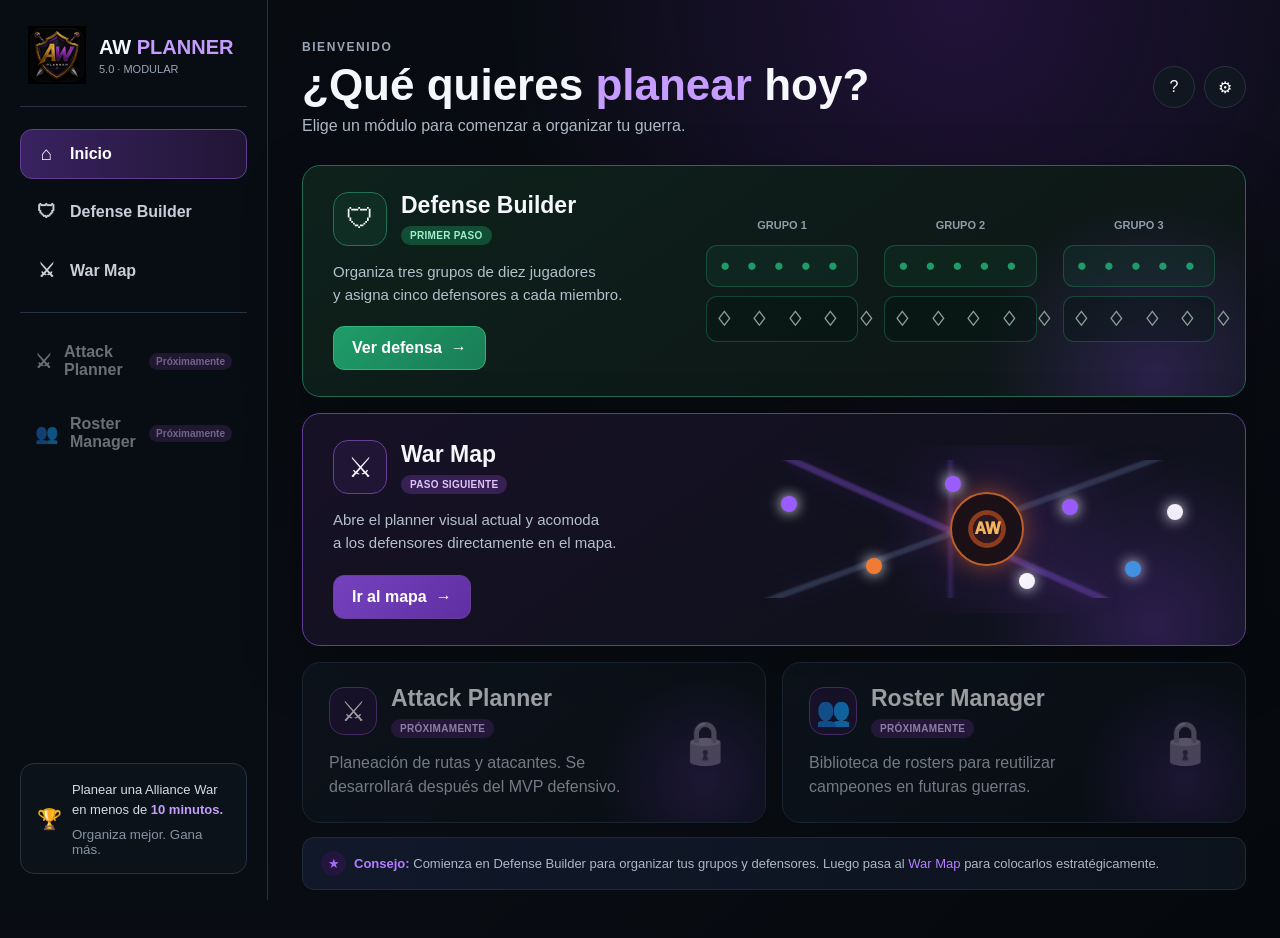
==== commit daad395c: "Commit: AW Planner v5 Sprint 1: nueva interfaz del dashboard" ====
--- a/index.html
+++ b/index.html
@@ -1 +1,124 @@
-<!doctype html><html lang="es"><head><meta charset="utf-8"><meta name="viewport" content="width=device-width,initial-scale=1"><link rel="icon" href="favicon.png"><meta name="theme-color" content="#6D28D9"><title>AW Planner 5.0</title><meta name="description" content="Planifica una Alliance War en menos de 10 minutos."><link rel="stylesheet" href="css/app.css"></head><body><div class="mobile-top"><img src="favicon.png" alt="AW"><strong>AW <span style="color:var(--purple2)">PLANNER</span></strong><button class="mobile-menu" data-mobile-menu>☰</button></div><nav class="mobile-nav" data-mobile-nav><a class="nav-link active" href="index.html"><span class="nav-icon">⌂</span>Inicio</a><a class="nav-link" href="war-map.html"><span class="nav-icon">⚔</span>War Map</a><a class="nav-link" href="defense-builder.html"><span class="nav-icon">🛡</span>Defense Builder</a><span class="nav-link disabled"><span class="nav-icon">⚔</span>Attack Planner<span class="badge">Próximamente</span></span><span class="nav-link disabled"><span class="nav-icon">👥</span>Roster Manager<span class="badge">Próximamente</span></span></nav><div class="app-shell"><aside class="sidebar"><div class="brand-lockup"><img src="favicon.png" alt="AW Planner"><div><strong>AW <span>PLANNER</span></strong><div class="version">5.0 · MODULAR</div></div></div><nav class="nav"><a class="nav-link active" href="index.html"><span class="nav-icon">⌂</span>Inicio</a><a class="nav-link" href="war-map.html"><span class="nav-icon">⚔</span>War Map</a><a class="nav-link" href="defense-builder.html"><span class="nav-icon">🛡</span>Defense Builder</a><span class="nav-link disabled"><span class="nav-icon">⚔</span>Attack Planner<span class="badge">Próximamente</span></span><span class="nav-link disabled"><span class="nav-icon">👥</span>Roster Manager<span class="badge">Próximamente</span></span></nav><div class="sidebar-note"><strong>La misión</strong><p>Planear una Alliance War en menos de 10 minutos.</p></div></aside><main class="main"><header class="topbar"><div><div class="eyebrow">Bienvenido</div><h1>¿Qué quieres <span>planear</span> hoy?</h1></div><div class="top-actions"><button class="round-btn" title="Ayuda">?</button><button class="round-btn" title="Configuración">⚙</button></div></header><section class="module-grid"><article class="module-card primary"><div class="module-head"><div class="module-icon">⚔</div><div><h2>War Map</h2></div></div><p>Abre el planner visual actual y acomoda a los defensores directamente sobre el mapa de guerra.</p><div class="preview preview-map"></div><div class="module-actions"><a class="btn" href="war-map.html">Abrir módulo →</a></div></article><article class="module-card defense"><div class="module-head"><div class="module-icon">🛡</div><div><h2>Defense Builder</h2></div></div><p>Organiza tres grupos de diez jugadores y asigna cinco defensores a cada miembro.</p><div class="preview preview-champs"><img src="assets/champions/mutant/onslaught.png" alt=""><img src="assets/champions/science/photon.png" alt=""><img src="assets/champions/skill/bullseye.png" alt=""></div><div class="module-actions"><a class="btn green" href="defense-builder.html">Abrir módulo →</a></div></article><article class="module-card locked"><div class="module-head"><div class="module-icon">⚔</div><div><h2>Attack Planner</h2></div></div><p>Planeación de rutas y atacantes. Se desarrollará después del MVP defensivo.</p><div class="module-actions"><span class="btn ghost">Próximamente</span></div></article><article class="module-card locked"><div class="module-head"><div class="module-icon">👥</div><div><h2>Roster Manager</h2></div></div><p>Biblioteca de rosters para reutilizar campeones en futuras guerras.</p><div class="module-actions"><span class="btn ghost">Próximamente</span></div></article></section><h2 class="section-title">Flujo principal</h2><section class="flow"><div class="flow-step"><span class="flow-number">1</span><div><strong>Defense Builder</strong><small>Da de alta grupos, jugadores y defensores.</small></div></div><div class="flow-arrow">→</div><div class="flow-step"><span class="flow-number">2</span><div><strong>War Map</strong><small>Acomoda únicamente los defensores previamente elegidos.</small></div></div></section></main></div><script src="js/app.js"></script></body></html>+<!doctype html>
+<html lang="es">
+<head>
+  <meta charset="utf-8">
+  <meta name="viewport" content="width=device-width,initial-scale=1">
+  <link rel="icon" href="favicon.png">
+  <meta name="theme-color" content="#6D28D9">
+  <title>AW Planner 5.0</title>
+  <meta name="description" content="Planifica una Alliance War en menos de 10 minutos.">
+  <link rel="stylesheet" href="css/app.css">
+</head>
+<body>
+  <div class="mobile-top">
+    <img src="favicon.png" alt="AW">
+    <strong>AW <span style="color:var(--purple2)">PLANNER</span></strong>
+    <button class="mobile-menu" data-mobile-menu aria-label="Abrir menú">☰</button>
+  </div>
+
+  <nav class="mobile-nav" data-mobile-nav>
+    <a class="nav-link active" href="index.html"><span class="nav-icon">⌂</span>Inicio</a>
+    <a class="nav-link" href="defense-builder.html"><span class="nav-icon">🛡</span>Defense Builder</a>
+    <a class="nav-link" href="war-map.html"><span class="nav-icon">⚔</span>War Map</a>
+    <span class="nav-link disabled"><span class="nav-icon">⚔</span>Attack Planner<span class="badge">Próximamente</span></span>
+    <span class="nav-link disabled"><span class="nav-icon">👥</span>Roster Manager<span class="badge">Próximamente</span></span>
+  </nav>
+
+  <div class="app-shell">
+    <aside class="sidebar">
+      <div class="brand-lockup">
+        <img src="favicon.png" alt="AW Planner">
+        <div>
+          <strong>AW <span>PLANNER</span></strong>
+          <div class="version">5.0 · MODULAR</div>
+        </div>
+      </div>
+
+      <nav class="nav">
+        <a class="nav-link active" href="index.html"><span class="nav-icon">⌂</span>Inicio</a>
+        <a class="nav-link" href="defense-builder.html"><span class="nav-icon">🛡</span>Defense Builder</a>
+        <a class="nav-link" href="war-map.html"><span class="nav-icon">⚔</span>War Map</a>
+        <div class="nav-divider"></div>
+        <span class="nav-link disabled"><span class="nav-icon">⚔</span>Attack Planner<span class="badge">Próximamente</span></span>
+        <span class="nav-link disabled"><span class="nav-icon">👥</span>Roster Manager<span class="badge">Próximamente</span></span>
+      </nav>
+
+      <div class="sidebar-note mission-note">
+        <div class="mission-icon">🏆</div>
+        <p>Planear una Alliance War<br>en menos de <strong>10 minutos.</strong></p>
+        <small>Organiza mejor. Gana más.</small>
+      </div>
+    </aside>
+
+    <main class="main dashboard-main">
+      <header class="topbar">
+        <div>
+          <div class="eyebrow">Bienvenido</div>
+          <h1>¿Qué quieres <span>planear</span> hoy?</h1>
+          <p class="hero-copy">Elige un módulo para comenzar a organizar tu guerra.</p>
+        </div>
+        <div class="top-actions">
+          <button class="round-btn" title="Ayuda">?</button>
+          <button class="round-btn" title="Configuración">⚙</button>
+        </div>
+      </header>
+
+      <section class="dashboard-modules">
+        <article class="module-card module-card-wide defense featured-step">
+          <div class="card-copy">
+            <div class="module-head">
+              <div class="module-icon">🛡</div>
+              <div>
+                <h2>Defense Builder</h2>
+                <span class="step-label green-label">Primer paso</span>
+              </div>
+            </div>
+            <p>Organiza tres grupos de diez jugadores<br>y asigna cinco defensores a cada miembro.</p>
+            <div class="module-actions"><a class="btn green" href="defense-builder.html">Ver defensa <span>→</span></a></div>
+          </div>
+          <div class="defense-visual" aria-hidden="true">
+            <div class="mini-group"><span>GRUPO 1</span><div class="people-row">● ● ● ● ●</div><div class="shield-row">♢ ♢ ♢ ♢ ♢</div></div>
+            <div class="mini-group"><span>GRUPO 2</span><div class="people-row">● ● ● ● ●</div><div class="shield-row">♢ ♢ ♢ ♢ ♢</div></div>
+            <div class="mini-group"><span>GRUPO 3</span><div class="people-row">● ● ● ● ●</div><div class="shield-row">♢ ♢ ♢ ♢ ♢</div></div>
+          </div>
+        </article>
+
+        <article class="module-card module-card-wide primary featured-step">
+          <div class="card-copy">
+            <div class="module-head">
+              <div class="module-icon">⚔</div>
+              <div>
+                <h2>War Map</h2>
+                <span class="step-label purple-label">Paso siguiente</span>
+              </div>
+            </div>
+            <p>Abre el planner visual actual y acomoda<br>a los defensores directamente en el mapa.</p>
+            <div class="module-actions"><a class="btn" href="war-map.html">Ir al mapa <span>→</span></a></div>
+          </div>
+          <div class="war-visual" aria-hidden="true">
+            <div class="war-lines"></div>
+            <div class="war-core">AW</div>
+            <i class="node n1"></i><i class="node n2"></i><i class="node n3"></i><i class="node n4"></i><i class="node n5"></i><i class="node n6"></i><i class="node n7"></i>
+          </div>
+        </article>
+
+        <div class="future-grid">
+          <article class="module-card locked compact-card">
+            <div class="module-head"><div class="module-icon">⚔</div><div><h2>Attack Planner</h2><span class="step-label purple-label">Próximamente</span></div></div>
+            <p>Planeación de rutas y atacantes. Se desarrollará después del MVP defensivo.</p>
+            <div class="lock-mark">🔒</div>
+          </article>
+          <article class="module-card locked compact-card">
+            <div class="module-head"><div class="module-icon">👥</div><div><h2>Roster Manager</h2><span class="step-label purple-label">Próximamente</span></div></div>
+            <p>Biblioteca de rosters para reutilizar campeones en futuras guerras.</p>
+            <div class="lock-mark">🔒</div>
+          </article>
+        </div>
+      </section>
+
+      <aside class="dashboard-tip"><span class="tip-star">★</span><strong>Consejo:</strong> Comienza en Defense Builder para organizar tus grupos y defensores. Luego pasa al <span>War Map</span> para colocarlos estratégicamente.</aside>
+    </main>
+  </div>
+  <script src="js/app.js"></script>
+</body>
+</html>
--- a/css/app.css
+++ b/css/app.css
@@ -2,3 +2,28 @@
 *{box-sizing:border-box;-webkit-tap-highlight-color:transparent}html{background:var(--bg)}body{margin:0;min-height:100vh;background:radial-gradient(circle at 75% 0,#211239 0,transparent 34%),linear-gradient(140deg,#070b10,#090d13 58%,#05080c);color:var(--text);font-family:Inter,Segoe UI,Arial,sans-serif}a{color:inherit;text-decoration:none}button,input{font:inherit}.app-shell{min-height:100vh;display:grid;grid-template-columns:268px minmax(0,1fr)}.sidebar{position:sticky;top:0;height:100vh;padding:26px 20px;border-right:1px solid var(--line);background:rgba(9,14,20,.94);backdrop-filter:blur(18px);display:flex;flex-direction:column}.brand-lockup{display:flex;align-items:center;gap:13px;padding:0 8px 22px;border-bottom:1px solid var(--line)}.brand-lockup img{width:58px;height:58px;object-fit:contain}.brand-lockup strong{display:block;font-size:20px}.brand-lockup span{color:var(--purple2);font-weight:800}.version{font-size:11px;color:var(--muted);margin-top:4px}.nav{display:grid;gap:8px;margin-top:22px}.nav-link{display:flex;align-items:center;gap:12px;padding:13px 14px;border-radius:12px;color:#c7d0da;font-weight:700;border:1px solid transparent}.nav-link:hover{background:#141c26;border-color:#293546}.nav-link.active{background:linear-gradient(90deg,#392260,#211535);border-color:#613e91;color:#fff}.nav-link.disabled{opacity:.5;cursor:default}.nav-icon{width:23px;text-align:center;font-size:19px}.badge{margin-left:auto;font-size:10px;padding:3px 7px;border-radius:99px;background:#382253;color:#d8baff}.sidebar-note{margin-top:auto;padding:16px;border:1px solid var(--line);border-radius:14px;background:#0c1219}.sidebar-note strong{color:var(--purple2)}.sidebar-note p{margin:5px 0 0;color:var(--muted);font-size:13px;line-height:1.5}.main{min-width:0;padding:28px 34px 48px}.topbar{display:flex;align-items:center;justify-content:space-between;gap:20px;margin-bottom:30px}.eyebrow{color:var(--muted);font-size:12px;font-weight:800;letter-spacing:.13em;text-transform:uppercase}.topbar h1{font-size:clamp(28px,4vw,44px);line-height:1.08;margin:7px 0 0}.topbar h1 span{color:var(--purple2)}.top-actions{display:flex;gap:9px}.round-btn{width:42px;height:42px;border-radius:50%;display:grid;place-items:center;border:1px solid var(--line);background:#101721;color:#fff}.module-grid{display:grid;grid-template-columns:repeat(2,minmax(0,1fr));gap:20px}.module-card{position:relative;min-height:245px;border:1px solid var(--line);border-radius:18px;padding:25px;overflow:hidden;background:linear-gradient(145deg,#101721,#0b1118);box-shadow:var(--shadow);display:flex;flex-direction:column}.module-card::after{content:"";position:absolute;inset:auto -50px -70px auto;width:220px;height:220px;border-radius:50%;background:radial-gradient(circle,#733cc54a,transparent 68%)}.module-card.primary{border-color:#643d99;background:linear-gradient(145deg,#171126,#0d1119)}.module-card.defense{border-color:#246b54;background:linear-gradient(145deg,#0e211b,#0d1516)}.module-card.locked{opacity:.62;box-shadow:none}.module-head{display:flex;align-items:center;gap:14px;position:relative;z-index:1}.module-icon{width:54px;height:54px;border-radius:15px;display:grid;place-items:center;font-size:28px;background:#211536;border:1px solid #654094}.defense .module-icon{background:#102d23;border-color:#247254}.module-card h2{margin:0;font-size:23px}.module-card p{position:relative;z-index:1;color:#b4c0cc;line-height:1.55;max-width:480px;margin:16px 0 24px}.module-actions{margin-top:auto;position:relative;z-index:1}.btn{border:1px solid #654094;border-radius:11px;padding:12px 18px;background:linear-gradient(135deg,#7542bd,#5f2fa2);color:#fff;font-weight:800;display:inline-flex;align-items:center;gap:9px}.btn.green{background:linear-gradient(135deg,#1f9c68,#197d55);border-color:#32b37d}.btn.ghost{background:#111820;border-color:#334051;color:#aab5c1}.preview{position:absolute;right:22px;bottom:18px;width:44%;height:105px;opacity:.55;z-index:0}.preview-map{background:radial-gradient(circle at 50% 50%,#ec7d36 0 5%,transparent 6%),linear-gradient(32deg,transparent 47%,#9c68dc 48% 50%,transparent 51%),linear-gradient(-32deg,transparent 47%,#63778f 48% 50%,transparent 51%);filter:drop-shadow(0 0 15px #7c45c6)}.preview-champs{display:flex;align-items:end;justify-content:end;gap:7px}.preview-champs img{width:58px;height:58px;object-fit:cover;border:2px solid #2d9d70;border-radius:11px;background:#080b0f}.section-title{margin:34px 0 15px;font-size:18px}.flow{display:grid;grid-template-columns:1fr auto 1fr;align-items:center;gap:14px;padding:18px;border:1px solid var(--line);border-radius:16px;background:#0b1118}.flow-step{display:flex;align-items:center;gap:14px}.flow-number{width:36px;height:36px;border-radius:50%;display:grid;place-items:center;background:#26173e;color:var(--purple2);font-weight:900}.flow-step strong{display:block}.flow-step small{color:var(--muted)}.flow-arrow{color:var(--purple2);font-size:24px}.mobile-top{display:none}.placeholder{max-width:980px;margin:auto}.placeholder-card{border:1px solid var(--line);border-radius:20px;background:#0d141c;box-shadow:var(--shadow);padding:30px}.group-tabs{display:flex;gap:8px;margin:20px 0}.group-tab{border:1px solid #354253;background:#111923;color:#cbd4df;padding:10px 18px;border-radius:10px;font-weight:800}.group-tab.active{background:#173b2d;border-color:#2b9b6c;color:#fff}.placeholder-grid{display:grid;grid-template-columns:repeat(2,minmax(0,1fr));gap:13px}.player-skeleton{height:92px;border:1px dashed #384454;border-radius:14px;background:linear-gradient(100deg,#111923,#16202b,#111923);background-size:220% 100%;animation:pulse 2.2s infinite}.coming-note{color:var(--muted);line-height:1.7}@keyframes pulse{to{background-position:-220% 0}}
 @media(max-width:860px){.app-shell{display:block}.sidebar{display:none}.mobile-top{position:sticky;top:0;z-index:20;display:flex;align-items:center;gap:12px;padding:12px 16px;border-bottom:1px solid var(--line);background:#0a1017eF;backdrop-filter:blur(15px)}.mobile-top img{width:42px;height:42px;object-fit:contain}.mobile-top strong{flex:1}.mobile-menu{border:1px solid var(--line);background:#141c25;color:#fff;border-radius:10px;width:42px;height:42px}.mobile-nav{display:none;position:fixed;z-index:25;inset:67px 12px auto;border:1px solid var(--line);background:#0b1118;border-radius:15px;padding:10px;box-shadow:var(--shadow)}.mobile-nav.open{display:grid;gap:7px}.main{padding:23px 16px 40px}.topbar{align-items:flex-start}.top-actions{display:none}.module-grid{grid-template-columns:1fr}.module-card{min-height:220px}.flow{grid-template-columns:1fr}.flow-arrow{transform:rotate(90deg);text-align:center}.placeholder-grid{grid-template-columns:1fr}}
 @media(max-width:470px){.module-card{padding:20px}.preview{opacity:.25;width:55%}.topbar h1{font-size:30px}.group-tabs{overflow:auto}.placeholder-card{padding:20px}}
+
+/* Dashboard 5.0 — Sprint 1 refresh */
+.mobile-nav{display:none}
+.nav-divider{height:1px;background:var(--line);margin:8px 0}
+.dashboard-main{max-width:1600px;width:100%;margin:0 auto;padding-top:40px}
+.hero-copy{color:#aeb9c6;margin:8px 0 0;font-size:16px}
+.dashboard-modules{display:grid;gap:16px}
+.module-card-wide{min-height:228px;display:grid;grid-template-columns:minmax(330px,.8fr) minmax(420px,1.2fr);align-items:center;padding:26px 30px}
+.module-card-wide .card-copy{position:relative;z-index:3}
+.featured-step p{margin:14px 0 20px;font-size:15px}
+.step-label{display:inline-flex;margin-top:7px;padding:4px 9px;border-radius:999px;font-size:10px;font-weight:900;letter-spacing:.03em;text-transform:uppercase}
+.green-label{background:#124d36;color:#9df1c8}.purple-label{background:#372052;color:#dfc4ff}
+.future-grid{display:grid;grid-template-columns:repeat(2,minmax(0,1fr));gap:16px}
+.compact-card{min-height:155px;padding:22px 26px}.compact-card p{margin:13px 80px 0 0}.compact-card .module-icon{width:48px;height:48px}.lock-mark{position:absolute;right:34px;top:50%;transform:translateY(-50%);font-size:42px;filter:grayscale(1);opacity:.65}
+.module-card-wide::after{width:360px;height:360px;right:-90px;bottom:-160px}
+.defense-visual{display:grid;grid-template-columns:repeat(3,minmax(110px,1fr));gap:26px;align-items:center;position:relative;z-index:2;padding-left:20px}
+.mini-group{text-align:center;color:#8f9dab;font-size:11px;font-weight:800}.mini-group>span{display:block;margin-bottom:14px}.people-row,.shield-row{border:1px solid rgba(37,154,105,.35);border-radius:11px;padding:10px 8px;letter-spacing:6px;white-space:nowrap}.people-row{color:#1e9b68;background:rgba(19,79,55,.22);font-size:17px}.shield-row{color:#8aa097;margin-top:9px;background:rgba(5,20,15,.36);font-size:20px}
+.war-visual{position:relative;height:168px;min-width:440px;overflow:hidden;border-radius:16px;background:radial-gradient(circle at 60% 50%,rgba(100,48,158,.24),transparent 38%)}
+.war-lines{position:absolute;inset:15px;background:linear-gradient(24deg,transparent 48%,rgba(155,92,255,.32) 49% 50%,transparent 51%),linear-gradient(-20deg,transparent 47%,rgba(104,128,166,.3) 48% 49%,transparent 50%),linear-gradient(90deg,transparent 49%,rgba(155,92,255,.2) 50%,transparent 51%);filter:drop-shadow(0 0 10px rgba(155,92,255,.35))}
+.war-core{position:absolute;left:57%;top:50%;transform:translate(-50%,-50%);width:74px;height:74px;border-radius:50%;display:grid;place-items:center;font-weight:1000;color:#f2b45f;background:radial-gradient(circle,#2b1820 28%,#8d3b1d 29% 37%,#1a1016 39%);box-shadow:0 0 25px rgba(238,112,38,.5);border:2px solid #bd5e29}
+.node{position:absolute;width:16px;height:16px;border-radius:50%;background:#9b5cff;box-shadow:0 0 14px currentColor}.n1{left:18%;top:30%}.n2{left:34%;top:67%;background:#f17b32}.n3{left:49%;top:18%}.n4{left:71%;top:32%}.n5{left:83%;top:69%;background:#35a5e7}.n6{left:63%;top:76%;background:#fff}.n7{left:91%;top:35%;background:#fff}
+.dashboard-tip{margin-top:14px;padding:13px 18px;border:1px solid #202a38;border-radius:12px;background:linear-gradient(90deg,#10182a,#0d131d);color:#aeb8c5;font-size:13px}.dashboard-tip strong,.dashboard-tip span{color:#b67cff}.tip-star{display:inline-grid;place-items:center;width:25px;height:25px;border-radius:50%;margin-right:8px;background:#24153f;color:#a76cff!important}.mission-note{display:grid;grid-template-columns:auto 1fr;gap:8px 10px;align-items:center}.mission-note .mission-icon{grid-row:1/3;font-size:20px}.mission-note p{margin:0;color:#d5dce5}.mission-note strong{color:var(--purple2)}.mission-note small{color:#8794a3;grid-column:2}
+@media(max-width:1100px){.module-card-wide{grid-template-columns:1fr}.defense-visual,.war-visual{margin-top:18px;padding-left:0;min-width:0}.module-card-wide{min-height:310px}}
+@media(max-width:860px){.mobile-nav{display:none}.mobile-nav.open{display:grid}.dashboard-main{padding-top:23px}.future-grid{grid-template-columns:1fr}.module-card-wide{padding:22px}.defense-visual{grid-template-columns:1fr;gap:10px}.mini-group{display:grid;grid-template-columns:85px 1fr 1fr;gap:8px;align-items:center}.mini-group>span{margin:0}.shield-row{margin:0}.war-visual{height:130px}.dashboard-tip{line-height:1.5}}
+@media(max-width:560px){.module-card-wide{min-height:auto}.war-visual,.defense-visual{display:none}.compact-card p{margin-right:0}.lock-mark{display:none}}
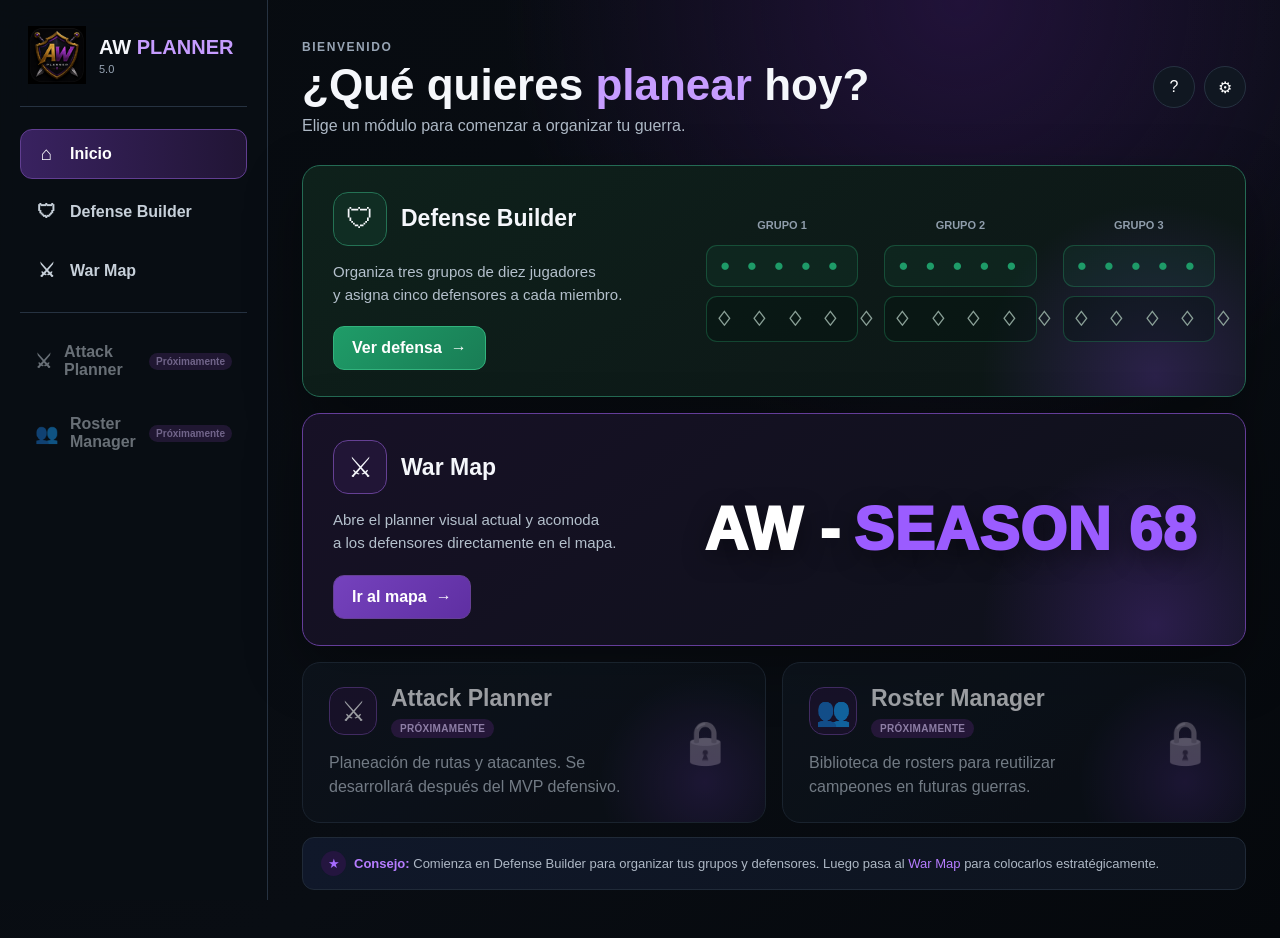
==== commit ad7f3c1b: "AW Planner v5 Sprint 1: dashboard final aprobado" ====
--- a/index.html
+++ b/index.html
@@ -30,7 +30,7 @@
         <img src="favicon.png" alt="AW Planner">
         <div>
           <strong>AW <span>PLANNER</span></strong>
-          <div class="version">5.0 · MODULAR</div>
+          <div class="version">5.0</div>
         </div>
       </div>
 
@@ -43,11 +43,6 @@
         <span class="nav-link disabled"><span class="nav-icon">👥</span>Roster Manager<span class="badge">Próximamente</span></span>
       </nav>
 
-      <div class="sidebar-note mission-note">
-        <div class="mission-icon">🏆</div>
-        <p>Planear una Alliance War<br>en menos de <strong>10 minutos.</strong></p>
-        <small>Organiza mejor. Gana más.</small>
-      </div>
     </aside>
 
     <main class="main dashboard-main">
@@ -70,7 +65,6 @@
               <div class="module-icon">🛡</div>
               <div>
                 <h2>Defense Builder</h2>
-                <span class="step-label green-label">Primer paso</span>
               </div>
             </div>
             <p>Organiza tres grupos de diez jugadores<br>y asigna cinco defensores a cada miembro.</p>
@@ -89,16 +83,13 @@
               <div class="module-icon">⚔</div>
               <div>
                 <h2>War Map</h2>
-                <span class="step-label purple-label">Paso siguiente</span>
               </div>
             </div>
             <p>Abre el planner visual actual y acomoda<br>a los defensores directamente en el mapa.</p>
             <div class="module-actions"><a class="btn" href="war-map.html">Ir al mapa <span>→</span></a></div>
           </div>
-          <div class="war-visual" aria-hidden="true">
-            <div class="war-lines"></div>
-            <div class="war-core">AW</div>
-            <i class="node n1"></i><i class="node n2"></i><i class="node n3"></i><i class="node n4"></i><i class="node n5"></i><i class="node n6"></i><i class="node n7"></i>
+          <div class="war-season" aria-label="Temporada actual de Alliance War">
+            <span>AW -</span> <strong>SEASON 68</strong>
           </div>
         </article>
 
--- a/css/app.css
+++ b/css/app.css
@@ -27,3 +27,10 @@
 @media(max-width:1100px){.module-card-wide{grid-template-columns:1fr}.defense-visual,.war-visual{margin-top:18px;padding-left:0;min-width:0}.module-card-wide{min-height:310px}}
 @media(max-width:860px){.mobile-nav{display:none}.mobile-nav.open{display:grid}.dashboard-main{padding-top:23px}.future-grid{grid-template-columns:1fr}.module-card-wide{padding:22px}.defense-visual{grid-template-columns:1fr;gap:10px}.mini-group{display:grid;grid-template-columns:85px 1fr 1fr;gap:8px;align-items:center}.mini-group>span{margin:0}.shield-row{margin:0}.war-visual{height:130px}.dashboard-tip{line-height:1.5}}
 @media(max-width:560px){.module-card-wide{min-height:auto}.war-visual,.defense-visual{display:none}.compact-card p{margin-right:0}.lock-mark{display:none}}
+
+/* Sprint 1 final dashboard lock */
+.war-season{position:relative;z-index:2;display:flex;align-items:center;justify-content:center;gap:.22em;min-height:168px;padding:0 24px;font-size:clamp(34px,4.7vw,76px);font-weight:1000;letter-spacing:.01em;white-space:nowrap;text-align:center;text-shadow:0 8px 26px rgba(0,0,0,.45)}
+.war-season span{color:#fff}
+.war-season strong{color:var(--purple);font:inherit}
+@media(max-width:1100px){.war-season{min-height:120px;margin-top:10px}}
+@media(max-width:560px){.war-season{display:none}}
